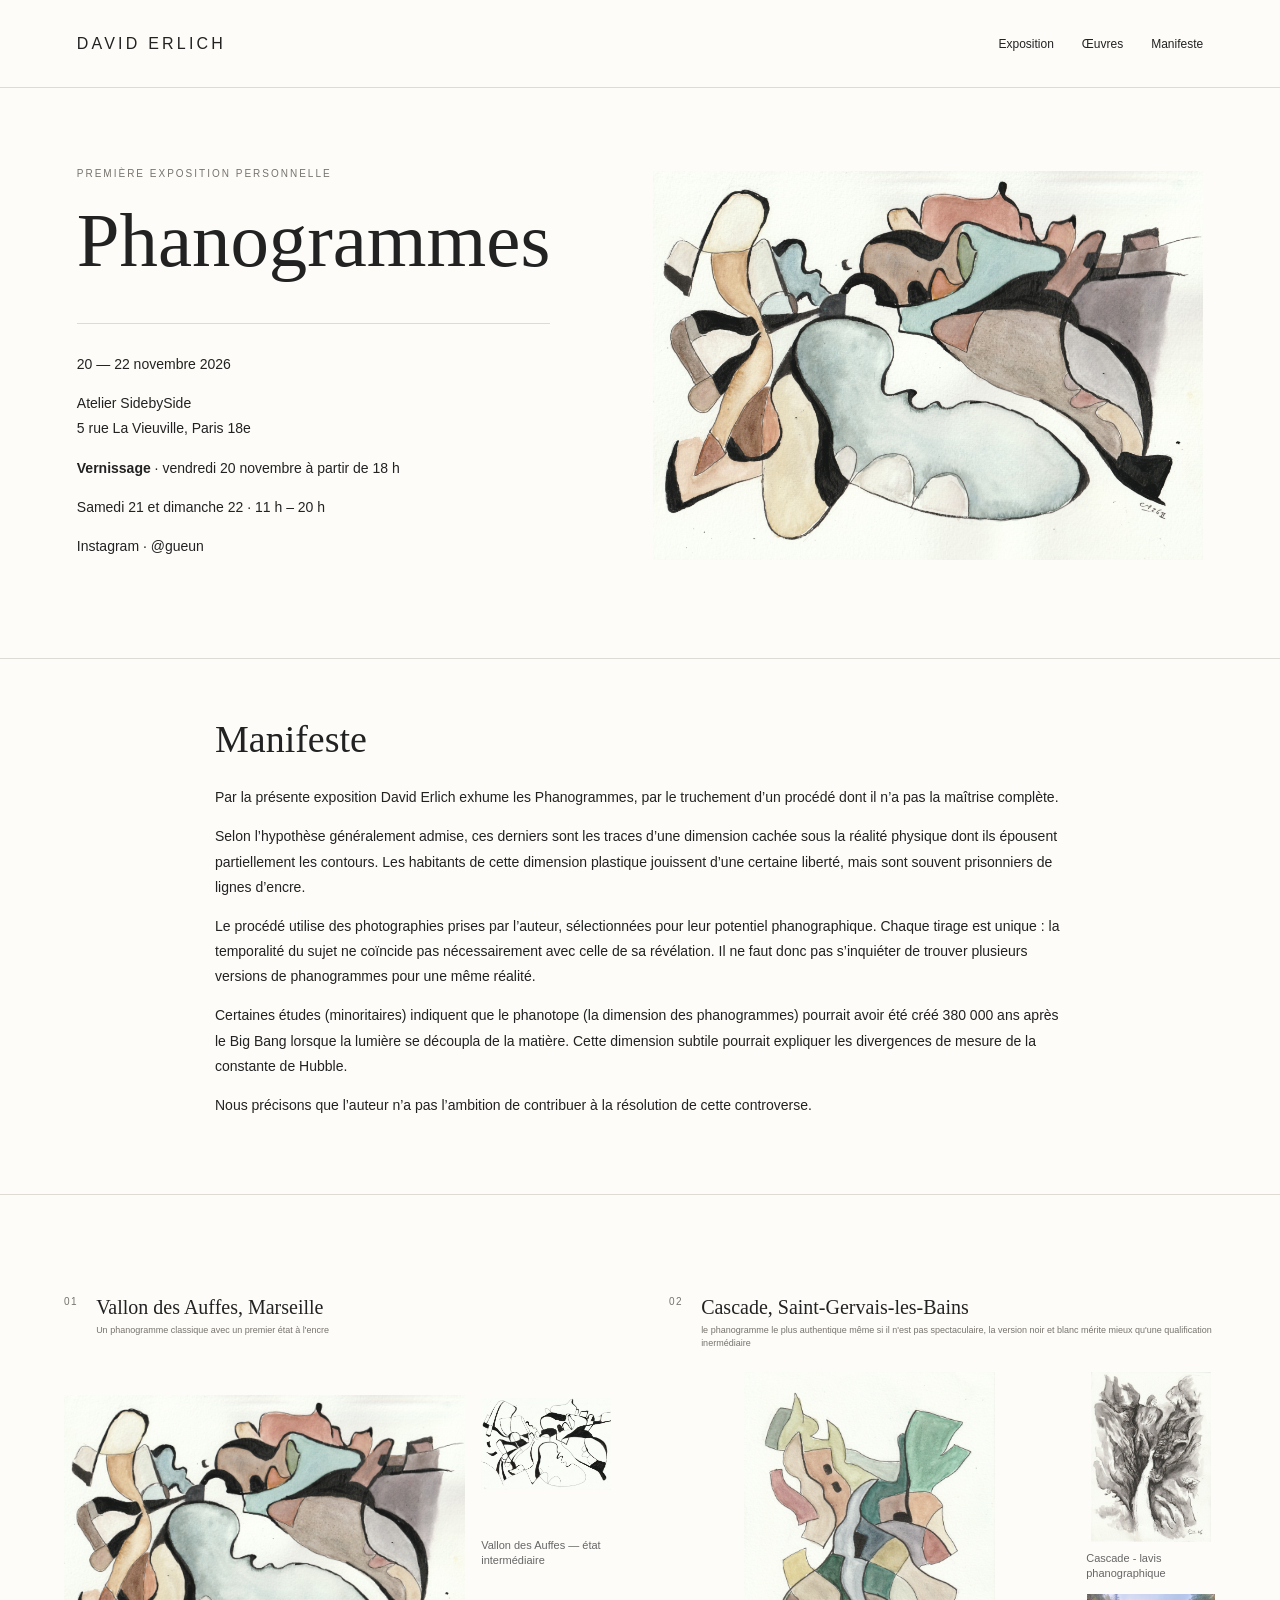
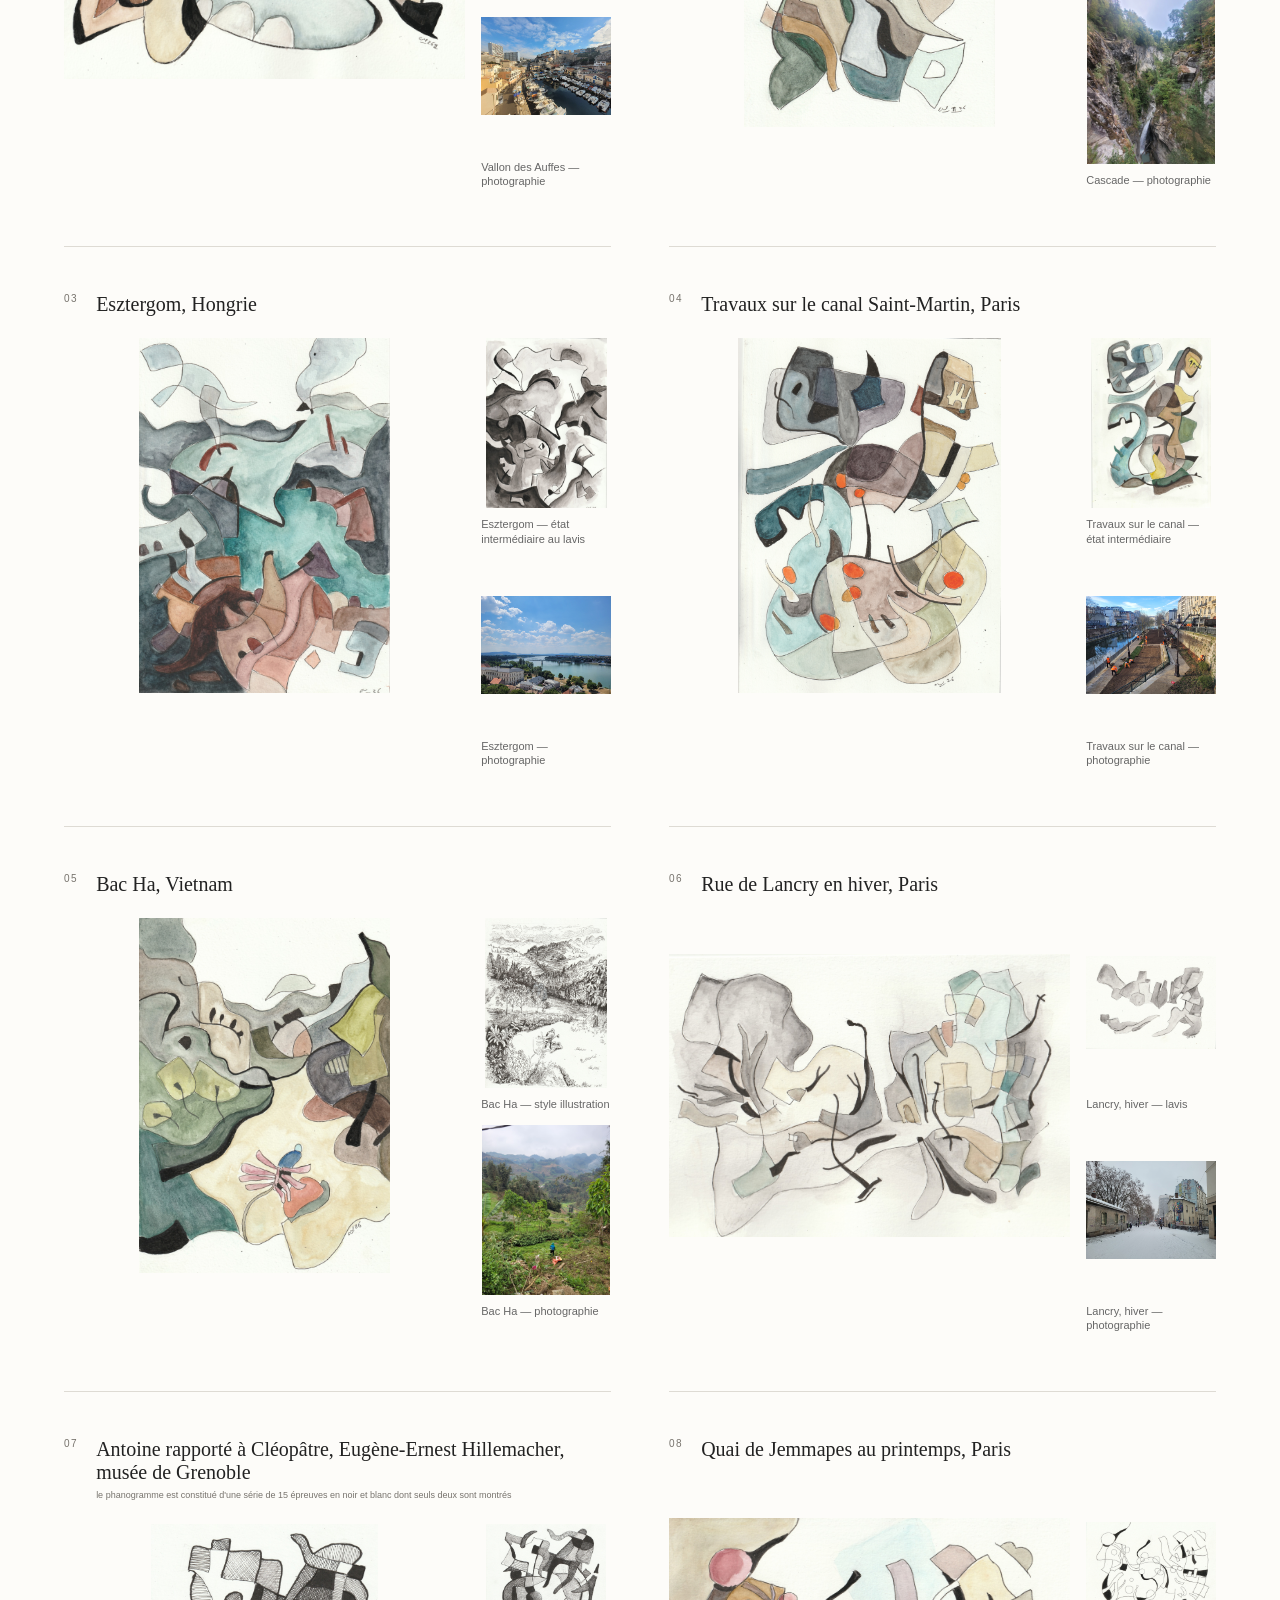
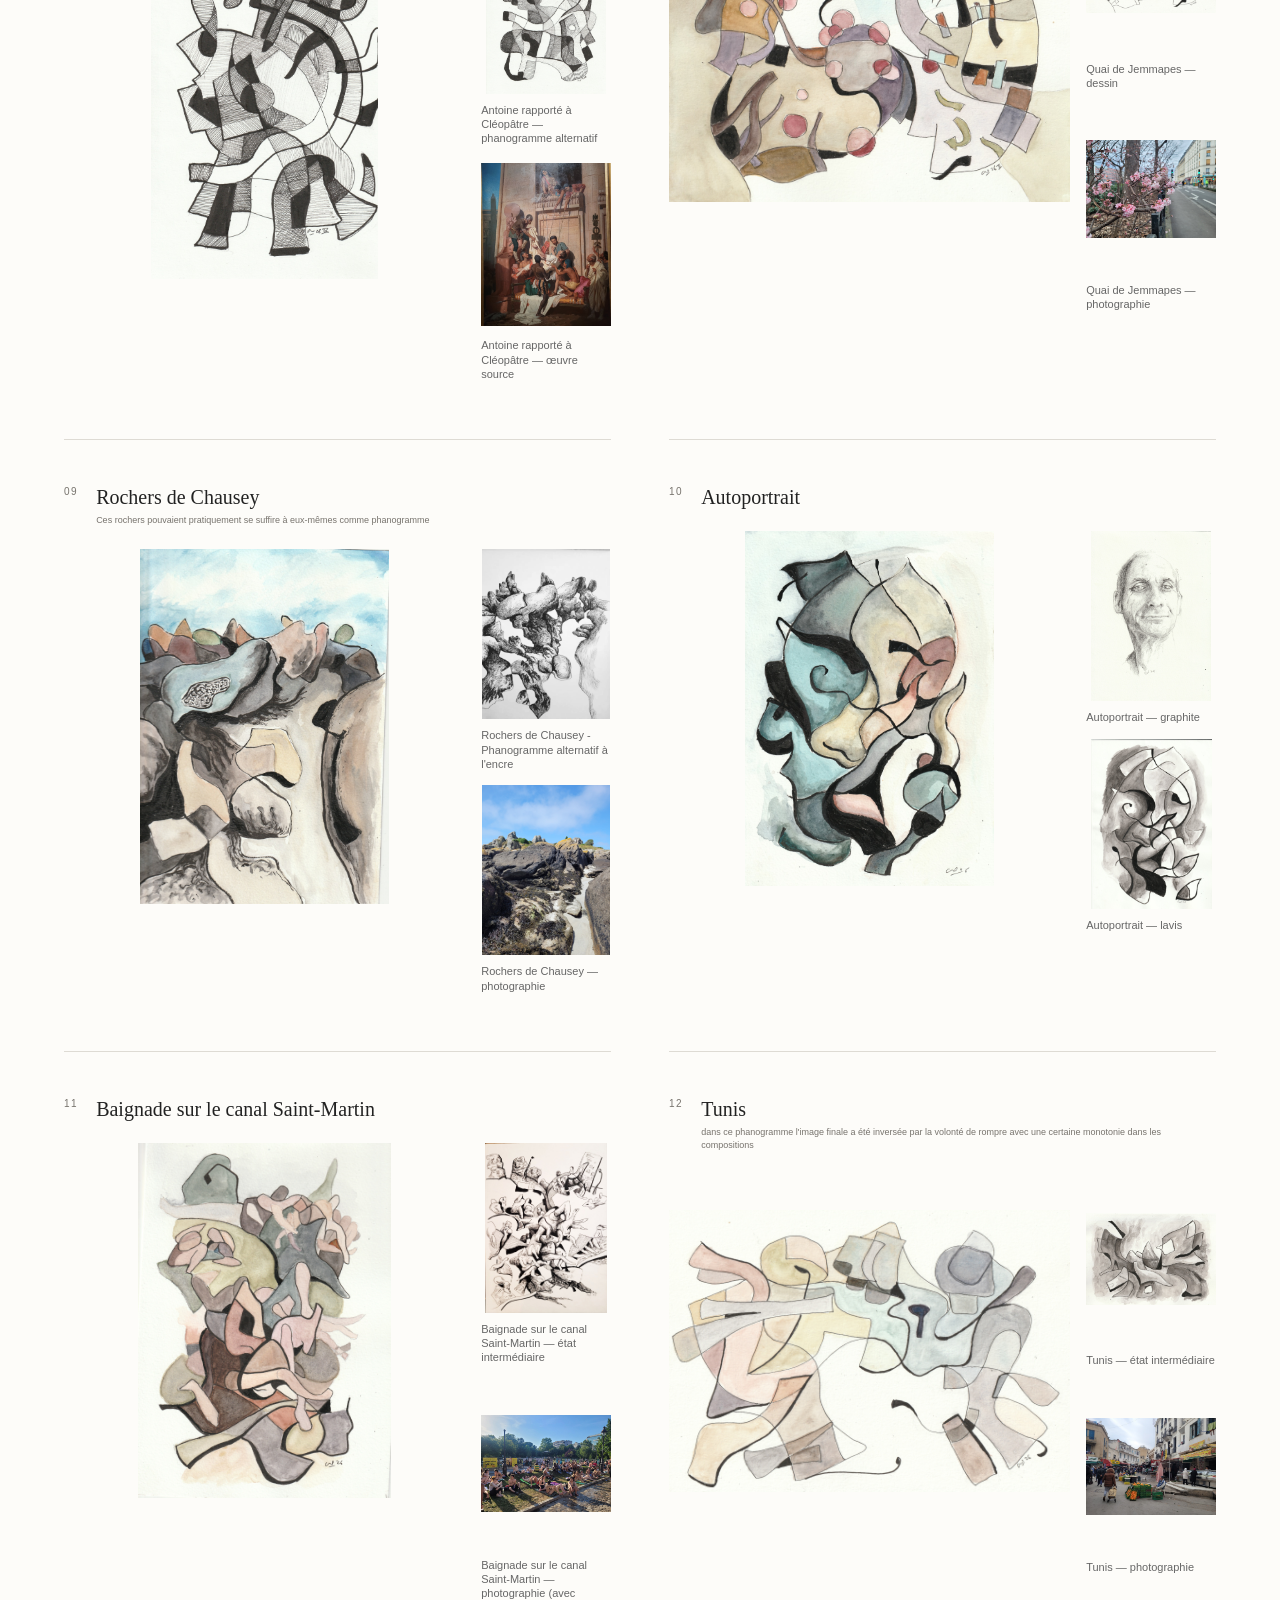
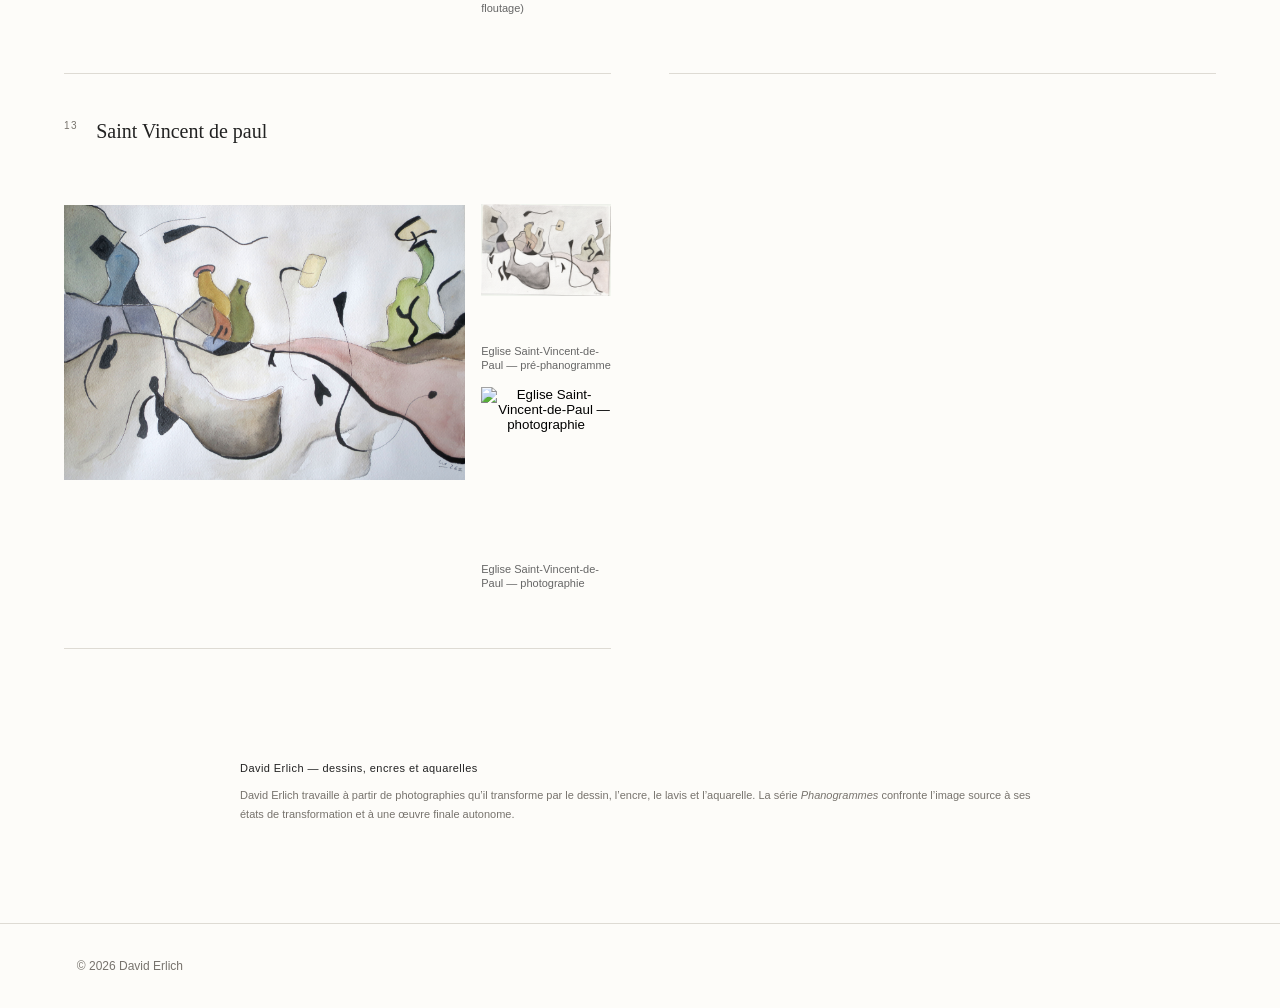
==== index.html @ 0a31855d "Update index.html" ====
<!DOCTYPE html>
<html lang="fr">
<head>
<meta charset="utf-8">
<meta name="viewport" content="width=device-width,initial-scale=1">
<meta name="description" content="David Erlich présente Phanogrammes, une série de dessins, encres et aquarelles élaborés à partir de photographies. Exposition à Paris du 20 au 22 novembre 2026.">
<meta name="author" content="David Erlich">
<meta name="robots" content="index,follow,max-image-preview:large">
<link rel="canonical" href="https://david-erlich-art.github.io/phanogrammes/">
<meta property="og:type" content="website">
<meta property="og:locale" content="fr_FR">
<meta property="og:site_name" content="David Erlich — Phanogrammes">
<meta property="og:title" content="David Erlich — Phanogrammes | Dessins, encres et aquarelles">
<meta property="og:description" content="Phanogrammes : dessins, encres et aquarelles de David Erlich élaborés à partir de photographies. Exposition à Paris du 20 au 22 novembre 2026.">
<meta property="og:url" content="https://david-erlich-art.github.io/phanogrammes/">
<meta property="og:image" content="https://david-erlich-art.github.io/phanogrammes/assets/works/vallon-aquarelle.jpg">
<meta property="og:image:alt" content="Phanogramme de David Erlich — Vallon des Auffes, Marseille">
<meta name="twitter:card" content="summary_large_image">
<title>David Erlich — Phanogrammes | Dessins, encres et aquarelles</title>
<link href="style.css" rel="stylesheet">
<script type="application/ld+json">
{
  "@context":"https://schema.org",
  "@graph":[
    {
      "@type":"Person",
      "@id":"https://david-erlich-art.github.io/phanogrammes/#david-erlich",
      "name":"David Erlich",
      "jobTitle":"Artiste",
      "url":"https://david-erlich-art.github.io/phanogrammes/"
    },
    {
      "@type":"ExhibitionEvent",
      "name":"Phanogrammes — David Erlich",
      "description":"Première exposition personnelle de David Erlich présentant la série Phanogrammes, dessins, encres et aquarelles élaborés à partir de photographies.",
      "startDate":"2026-11-20T18:00:00+01:00",
      "endDate":"2026-11-22T20:00:00+01:00",
      "eventStatus":"https://schema.org/EventScheduled",
      "eventAttendanceMode":"https://schema.org/OfflineEventAttendanceMode",
      "location":{
        "@type":"Place",
        "name":"Atelier SidebySide",
        "address":{
          "@type":"PostalAddress",
          "streetAddress":"5 rue La Vieuville",
          "addressLocality":"Paris",
          "postalCode":"75018",
          "addressCountry":"FR"
        }
      },
      "performer":{"@id":"https://david-erlich-art.github.io/phanogrammes/#david-erlich"},
      "image":"https://david-erlich-art.github.io/phanogrammes/assets/works/vallon-aquarelle.jpg",
      "url":"https://david-erlich-art.github.io/phanogrammes/"
    }
  ]
}
</script>
</head>
<body>
<header><a class="brand" href="#accueil">DAVID ERLICH</a><nav><a href="#exposition">Exposition</a><a href="#series">Œuvres</a><a href="#manifeste">Manifeste</a></nav></header>
<main id="accueil">
<section class="hero" id="exposition"><div><p class="eyebrow">Première exposition personnelle</p><h1>Phanogrammes</h1><div class="event"><p>20 — 22 novembre 2026</p><p>Atelier SidebySide<br>5 rue La Vieuville, Paris 18e</p><p><strong>Vernissage</strong> · vendredi 20 novembre à partir de 18 h</p><p>Samedi 21 et dimanche 22 · 11 h – 20 h</p>
<p>Instagram · <a href="https://www.instagram.com/gueun/" target="_blank" rel="noopener">@gueun</a></p></div></div><img alt="Vallon des Auffes — Phanogramme" src="assets/works/vallon-aquarelle.jpg"></section>
<section class="intro" id="manifeste"><h2>Manifeste</h2><div class="manifesto-text"><p>Par la présente exposition David Erlich exhume les Phanogrammes, par le truchement d’un procédé dont il n’a pas la maîtrise complète.</p><p>Selon l’hypothèse généralement admise, ces derniers sont les traces d’une dimension cachée sous la réalité physique dont ils épousent partiellement les contours. Les habitants de cette dimension plastique jouissent d’une certaine liberté, mais sont souvent prisonniers de lignes d’encre.</p><p>Le procédé utilise des photographies prises par l’auteur, sélectionnées pour leur potentiel phanographique. Chaque tirage est unique : la temporalité du sujet ne coïncide pas nécessairement avec celle de sa révélation. Il ne faut donc pas s’inquiéter de trouver plusieurs versions de phanogrammes pour une même réalité.</p><p>Certaines études (minoritaires) indiquent que le phanotope (la dimension des phanogrammes) pourrait avoir été créé 380 000 ans après le Big Bang lorsque la lumière se découpla de la matière. Cette dimension subtile pourrait expliquer les divergences de mesure de la constante de Hubble.</p><p>Nous précisons que l’auteur n’a pas l’ambition de contribuer à la résolution de cette controverse.</p></div></section>
<section class="series-wrap" id="series"></section>
<section class="seo-about" aria-labelledby="apropos"><h2 id="apropos">David Erlich — dessins, encres et aquarelles</h2><p>David Erlich travaille à partir de photographies qu’il transforme par le dessin, l’encre, le lavis et l’aquarelle. La série <em>Phanogrammes</em> confronte l’image source à ses états de transformation et à une œuvre finale autonome.</p></section>
</main>
<footer>© 2026 David Erlich</footer>
<dialog id="lightbox"><button aria-label="Fermer" id="close">×</button><img alt="" id="large"><p id="caption"></p></dialog>
<script src="contenu.js"></script><script src="script.js"></script>
</body></html>
---- style.css ----
:root{--ink:#222;--muted:#77736d;--line:#dedbd4;--paper:#fdfcf9}*{box-sizing:border-box}html{scroll-behavior:smooth}body{margin:0;background:var(--paper);color:var(--ink);font-family:Arial,Helvetica,sans-serif;font-weight:300}a{color:inherit;text-decoration:none}header{height:88px;display:flex;align-items:center;justify-content:space-between;padding:0 clamp(24px,6vw,105px);border-bottom:1px solid var(--line)}.brand{font-size:16px;letter-spacing:.2em}nav{display:flex;gap:28px;font-size:12px}.hero{max-width:1450px;margin:auto;padding:70px clamp(24px,6vw,105px) 85px;display:grid;grid-template-columns:.75fr 1.25fr;gap:8vw;align-items:center}.hero>img{width:100%;max-height:72vh;object-fit:contain}.eyebrow{text-transform:uppercase;letter-spacing:.2em;font-size:10px;color:var(--muted)}h1,h2{font-family:Georgia,'Times New Roman',serif;font-weight:normal}h1{font-size:clamp(52px,6vw,90px);margin:18px 0 10px}.lead{color:var(--muted)}.event{border-top:1px solid var(--line);margin-top:38px;padding-top:14px;font-size:14px;line-height:1.8}.intro{border-block:1px solid var(--line);padding:80px 24px;text-align:center}.intro p{max-width:850px;margin:auto;font:clamp(22px,2.5vw,35px)/1.5 Georgia,serif}.series-wrap{max-width:1500px;margin:auto;padding:40px clamp(24px,5vw,80px)}.series{padding:80px 0 95px;border-bottom:1px solid var(--line)}.series-title{display:flex;align-items:baseline;gap:18px;margin-bottom:38px}.series-title span{font-size:10px;color:var(--muted);letter-spacing:.15em}.series-title h2{font-size:clamp(28px,3vw,42px);margin:0}.triptych{display:grid;grid-template-columns:minmax(0,.65fr) minmax(0,.65fr) minmax(0,1.7fr);gap:28px;align-items:start}.triptych figure{margin:0}.triptych button{border:0;background:none;padding:0;width:100%;cursor:zoom-in}.triptych img{width:100%;height:340px;display:block;object-fit:contain;background:transparent}.triptych figure:nth-child(3) img{height:600px}.triptych figcaption{padding-top:13px;font-size:12px}.triptych b{display:block;font-weight:normal}.triptych small{display:block;color:var(--muted);margin-top:5px}.statement{max-width:850px;margin:100px auto 130px;padding:0 25px;line-height:1.9}.statement h2{font-size:45px}.statement p:not(.eyebrow){font-size:16px}footer{border-top:1px solid var(--line);padding:35px clamp(24px,6vw,105px);font-size:12px;color:var(--muted)}dialog{border:0;background:var(--paper);max-width:min(95vw,1400px);max-height:95vh;padding:28px;box-shadow:0 12px 70px #0004}dialog::backdrop{background:#111d}dialog img{display:block;max-width:100%;max-height:80vh;margin:auto;object-fit:contain}dialog p{text-align:center;color:var(--muted);font-size:12px}#close{position:absolute;right:8px;top:4px;border:0;background:none;font-size:30px;cursor:pointer}@media(max-width:850px){header nav{gap:12px}.hero{grid-template-columns:1fr}.hero>img{order:-1;max-height:55vh}.triptych{grid-template-columns:1fr 1fr}.triptych figure:nth-child(3){grid-column:1/-1}.triptych img{height:260px;max-height:none}.triptych figure:nth-child(3) img{height:auto;max-height:72vh}.series{padding:55px 0 70px}}@media(max-width:560px){header{align-items:flex-start;height:auto;padding-block:22px;gap:18px;flex-direction:column}nav{flex-wrap:wrap}}

/* V5 — deux Phanogrammes par ligne sur grand écran */
@media (min-width: 1000px){
  .series-wrap{max-width:1600px;display:grid;grid-template-columns:repeat(2,minmax(0,1fr));gap:0 58px;padding-top:55px}
  .series{padding:46px 0 58px}
  .series-title{margin-bottom:22px}
  .series-title h2{font-size:clamp(22px,1.8vw,30px)}
  .triptych{grid-template-columns:minmax(0,.58fr) minmax(0,.58fr) minmax(0,1.55fr);gap:14px}
  .triptych img{height:180px}
  .triptych figure:nth-child(3) img{height:310px}
  .triptych figcaption{padding-top:9px;font-size:11px}
}

/* V6 — photo et état intermédiaire superposés à gauche, œuvre finale à droite */
@media (min-width: 1000px){
  .triptych{
    grid-template-columns:minmax(0,.62fr) minmax(0,1.55fr);
    grid-template-rows:auto auto;
    gap:14px 18px;
    align-items:start;
  }
  .triptych figure:nth-child(1){grid-column:1;grid-row:1}
  .triptych figure:nth-child(2){grid-column:1;grid-row:2}
  .triptych figure:nth-child(3){grid-column:2;grid-row:1 / span 2;align-self:start}
  .triptych figure:nth-child(1) img,
  .triptych figure:nth-child(2) img{height:135px}
  .triptych figure:nth-child(3) img{height:355px}
}

/* V7 — série à deux états lorsqu'aucun intermédiaire distinct n'est fourni */
@media (min-width: 1000px){
  .triptych.two-state{grid-template-columns:minmax(0,.62fr) minmax(0,1.55fr);grid-template-rows:auto;gap:18px}
  .triptych.two-state figure:nth-child(1){grid-column:1;grid-row:1}
  .triptych.two-state .final{grid-column:2;grid-row:1}
  .triptych.two-state figure:nth-child(1) img{height:180px}
  .triptych.two-state .final img{height:355px}
}

/* V8 — manifeste en petits caractères */
.manifesto-text{font-size:12px;line-height:1.65;max-width:820px}
.manifesto-text p{margin:0 0 1em}

/* V9 — manifeste sous le titre, en petits caractères */
.intro{text-align:left;padding:58px clamp(24px,6vw,105px) 62px}
.intro h2{max-width:850px;margin:0 auto 24px;font-size:38px}
.intro .manifesto-text{max-width:850px;margin:auto;font-size:14px;line-height:1.8;color:var(--ink)}
.intro .manifesto-text p{margin:0 0 1em}

/* V11 — corps du manifeste identique aux informations pratiques */
.intro .manifesto-text p{
  font-family:Arial,Helvetica,sans-serif;
  font-size:14px;
  font-weight:300;
  line-height:1.8;
}


/* V13 — Phanogramme principal grand, sources petites, commentaires éditables via contenu.js */
.series-title{align-items:flex-start}
.series-title .title-copy{min-width:0}
.series-title h2{margin:0}
.series-comment{margin:5px 0 0;font-family:Arial,Helvetica,sans-serif;font-size:9px;line-height:1.45;color:var(--muted);max-width:58em}
.art-layout{display:grid;grid-template-columns:minmax(0,1.7fr) minmax(120px,.55fr);gap:16px;align-items:start}
.art-layout figure{margin:0}
.art-layout button{border:0;background:transparent;padding:0;width:100%;cursor:zoom-in}
.art-layout img{display:block;width:100%;object-fit:contain;background:transparent}
.art-layout .phanogramme img{height:355px}
.sources{display:grid;grid-template-columns:1fr;gap:14px}
.sources img{height:170px}
@media(min-width:1000px){
  .series-title h2{font-size:clamp(20px,1.55vw,27px)}
}
@media(max-width:850px){
  .art-layout{grid-template-columns:1fr}
  .art-layout .phanogramme img{height:auto;max-height:72vh}
  .sources{grid-template-columns:repeat(2,minmax(0,1fr))}
  .sources img{height:220px}
}
@media(max-width:560px){.sources img{height:150px}.series-comment{font-size:9px}}


/* V14 — texte factuel discret pour l’indexation */
.seo-about{max-width:850px;margin:70px auto 100px;padding:0 25px;color:var(--muted);font-size:11px;line-height:1.7}
.seo-about h2{font-family:Arial,Helvetica,sans-serif;font-size:11px;font-weight:400;letter-spacing:.04em;margin:0 0 8px;color:var(--ink)}
.seo-about p{margin:0}

.sources figcaption {
  font-size: 11px;
  line-height: 1.3;
  margin-top: 5px;
  color: #666;
}
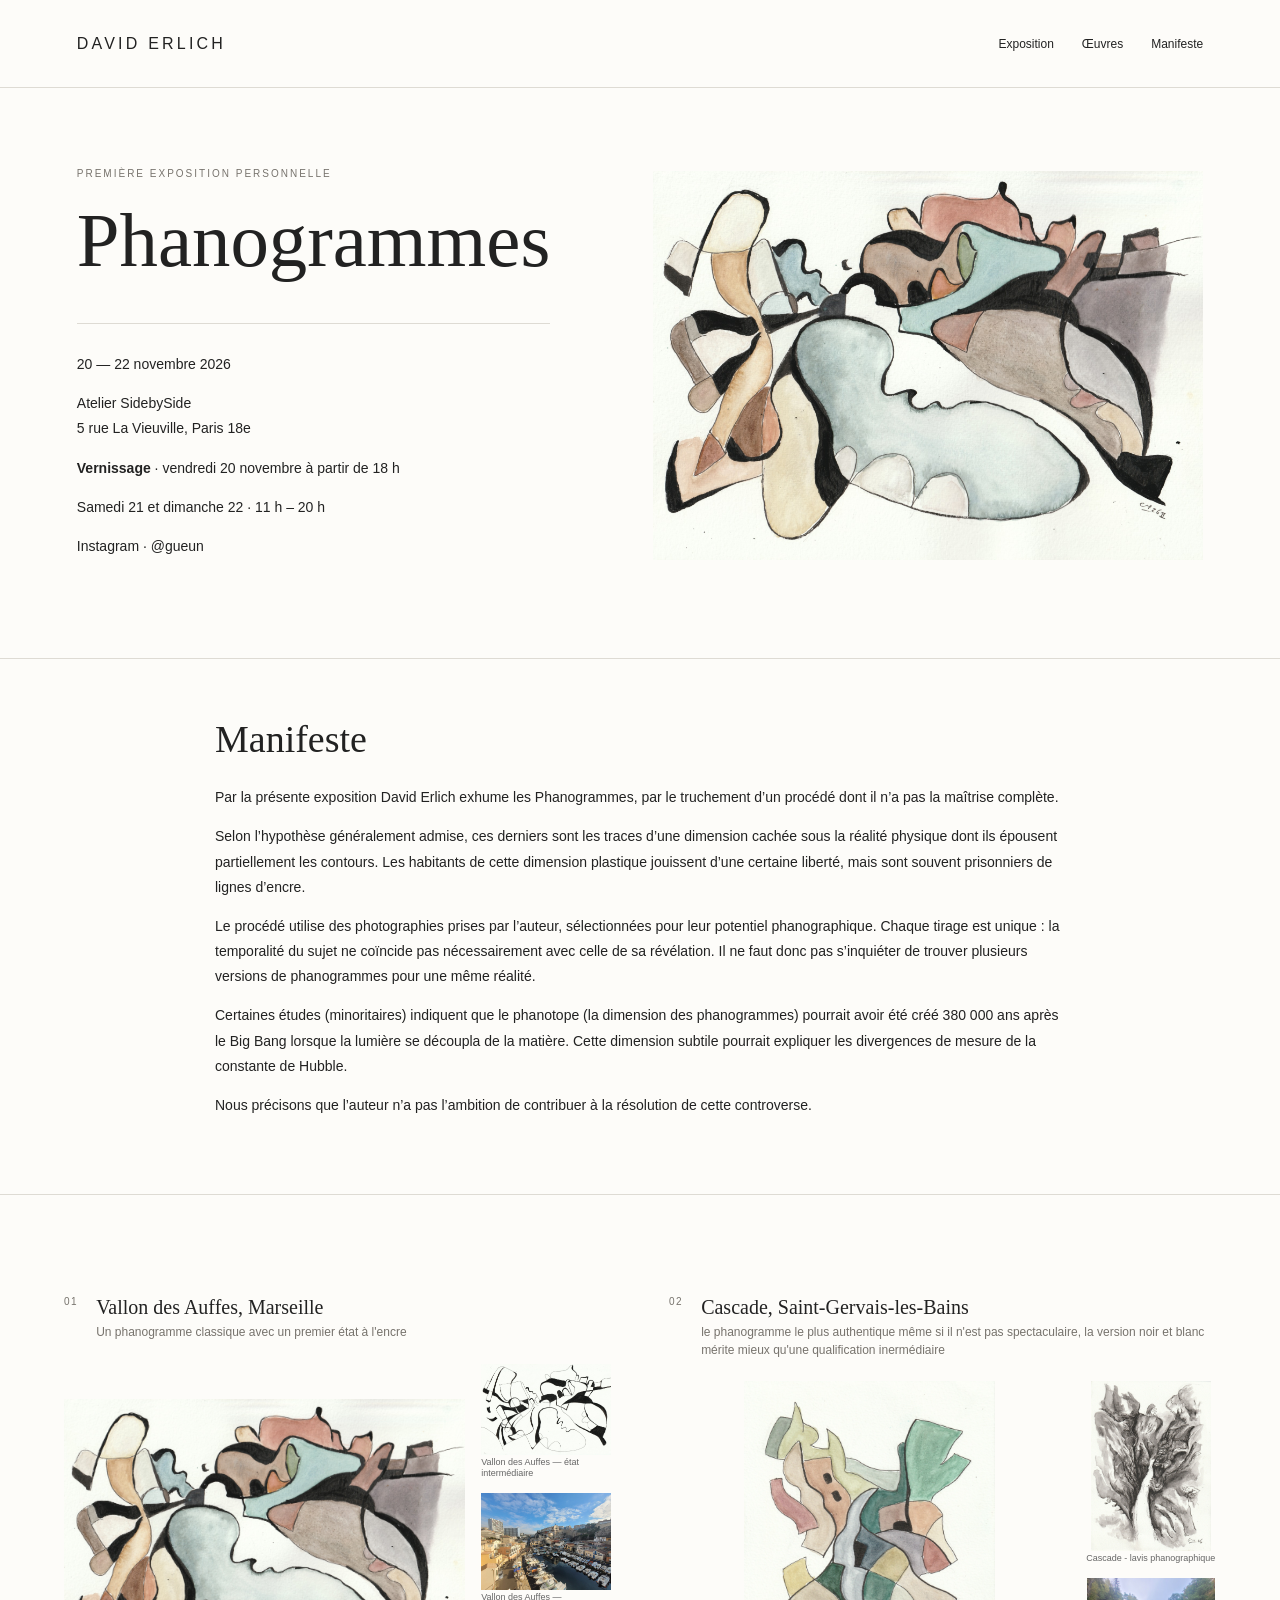
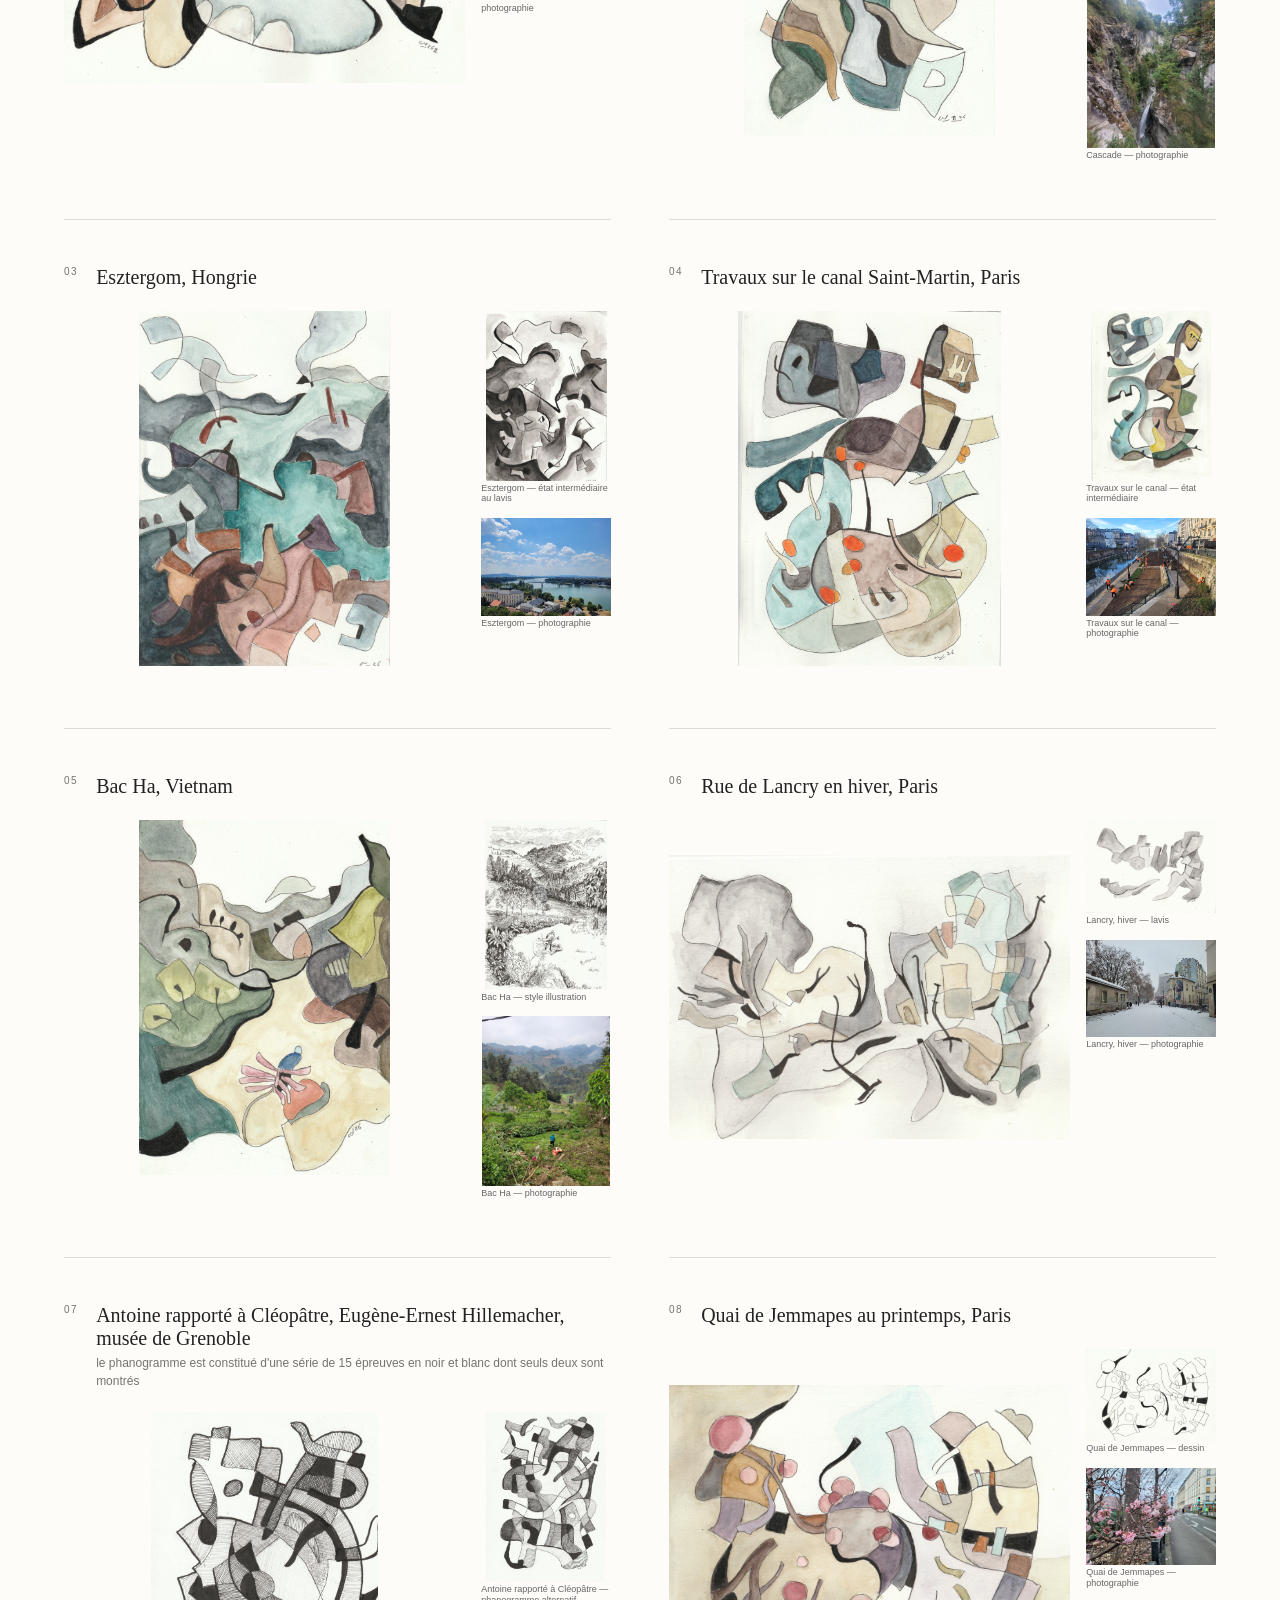
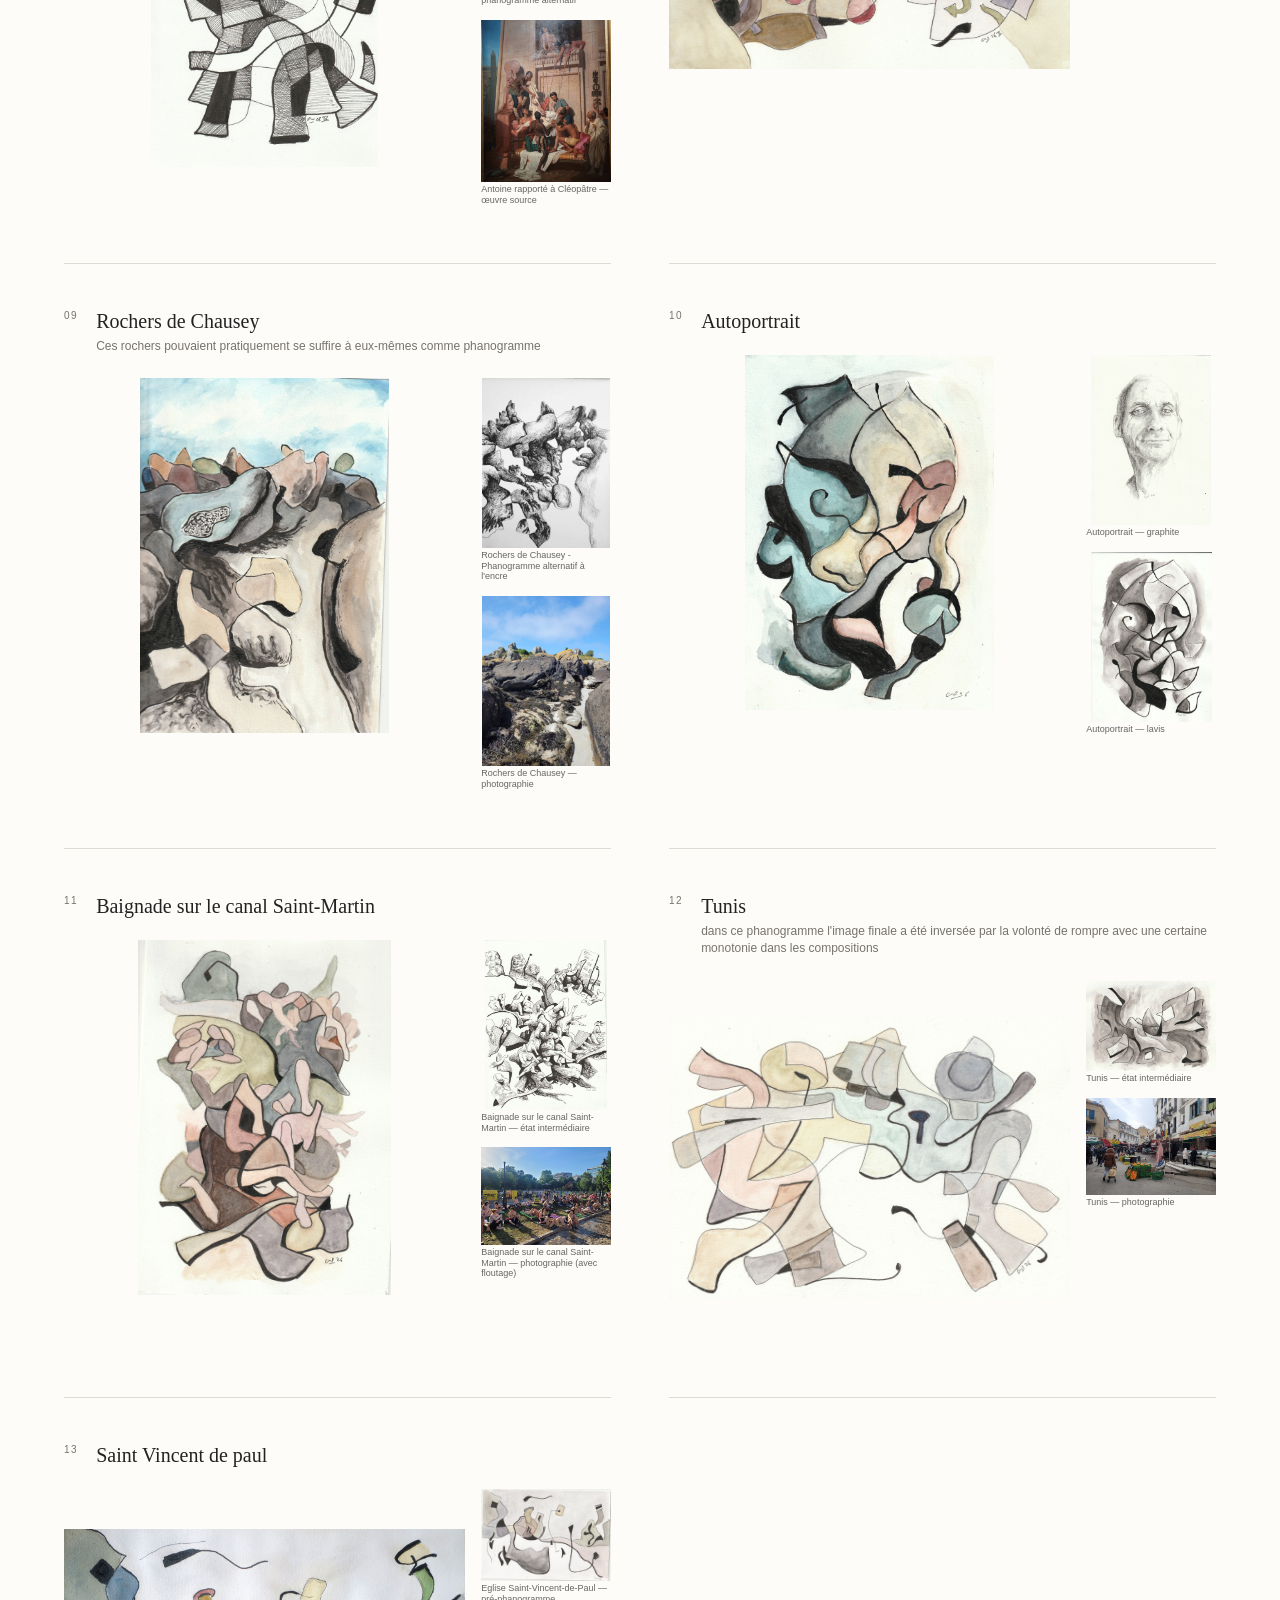
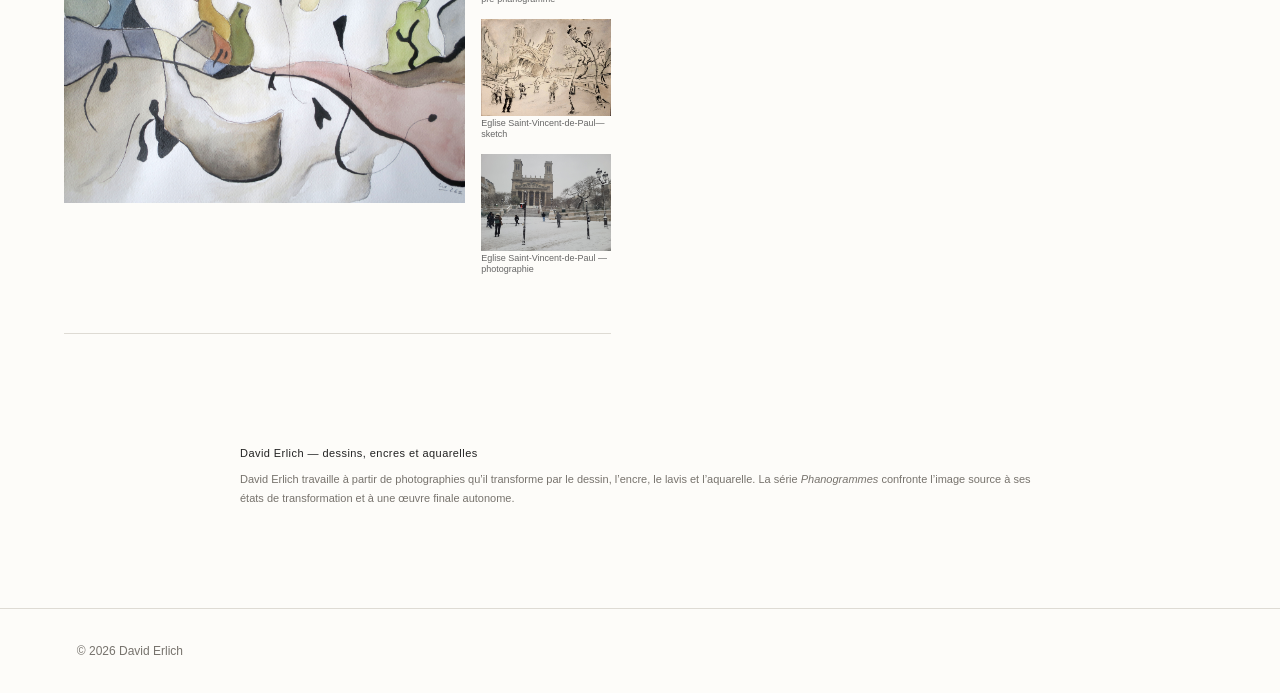
==== commit a11f5545: "affichage mobile" ====
--- a/index.html
+++ b/index.html
@@ -59,6 +59,7 @@
 <body>
 <header><a class="brand" href="#accueil">DAVID ERLICH</a><nav><a href="#exposition">Exposition</a><a href="#series">Œuvres</a><a href="#manifeste">Manifeste</a></nav></header>
 <main id="accueil">
+<meta name="viewport" content="width=device-width, initial-scale=1">
 <section class="hero" id="exposition"><div><p class="eyebrow">Première exposition personnelle</p><h1>Phanogrammes</h1><div class="event"><p>20 — 22 novembre 2026</p><p>Atelier SidebySide<br>5 rue La Vieuville, Paris 18e</p><p><strong>Vernissage</strong> · vendredi 20 novembre à partir de 18 h</p><p>Samedi 21 et dimanche 22 · 11 h – 20 h</p>
 <p>Instagram · <a href="https://www.instagram.com/gueun/" target="_blank" rel="noopener">@gueun</a></p></div></div><img alt="Vallon des Auffes — Phanogramme" src="assets/works/vallon-aquarelle.jpg"></section>
 <section class="intro" id="manifeste"><h2>Manifeste</h2><div class="manifesto-text"><p>Par la présente exposition David Erlich exhume les Phanogrammes, par le truchement d’un procédé dont il n’a pas la maîtrise complète.</p><p>Selon l’hypothèse généralement admise, ces derniers sont les traces d’une dimension cachée sous la réalité physique dont ils épousent partiellement les contours. Les habitants de cette dimension plastique jouissent d’une certaine liberté, mais sont souvent prisonniers de lignes d’encre.</p><p>Le procédé utilise des photographies prises par l’auteur, sélectionnées pour leur potentiel phanographique. Chaque tirage est unique : la temporalité du sujet ne coïncide pas nécessairement avec celle de sa révélation. Il ne faut donc pas s’inquiéter de trouver plusieurs versions de phanogrammes pour une même réalité.</p><p>Certaines études (minoritaires) indiquent que le phanotope (la dimension des phanogrammes) pourrait avoir été créé 380 000 ans après le Big Bang lorsque la lumière se découpla de la matière. Cette dimension subtile pourrait expliquer les divergences de mesure de la constante de Hubble.</p><p>Nous précisons que l’auteur n’a pas l’ambition de contribuer à la résolution de cette controverse.</p></div></section>
--- a/style.css
+++ b/style.css
@@ -60,14 +60,17 @@
 .series-title{align-items:flex-start}
 .series-title .title-copy{min-width:0}
 .series-title h2{margin:0}
-.series-comment{margin:5px 0 0;font-family:Arial,Helvetica,sans-serif;font-size:9px;line-height:1.45;color:var(--muted);max-width:58em}
+.series-comment{margin:5px 0 0;font-family:Arial,Helvetica,sans-serif;font-size:12px;line-height:1.45;color:var(--muted);max-width:58em}
 .art-layout{display:grid;grid-template-columns:minmax(0,1.7fr) minmax(120px,.55fr);gap:16px;align-items:start}
 .art-layout figure{margin:0}
 .art-layout button{border:0;background:transparent;padding:0;width:100%;cursor:zoom-in}
 .art-layout img{display:block;width:100%;object-fit:contain;background:transparent}
 .art-layout .phanogramme img{height:355px}
 .sources{display:grid;grid-template-columns:1fr;gap:14px}
-.sources img{height:170px}
+.sources img{
+  height:auto;
+  max-height:170px;
+}
 @media(min-width:1000px){
   .series-title h2{font-size:clamp(20px,1.55vw,27px)}
 }
@@ -75,9 +78,13 @@
   .art-layout{grid-template-columns:1fr}
   .art-layout .phanogramme img{height:auto;max-height:72vh}
   .sources{grid-template-columns:repeat(2,minmax(0,1fr))}
-  .sources img{height:220px}
+  .sources img{height:auto;max-height:220px}
 }
-@media(max-width:560px){.sources img{height:150px}.series-comment{font-size:9px}}
+
+@media(max-width:560px){
+  .sources img{height:auto;max-height:150px}
+  .series-comment{font-size:9px}
+}
 
 
 /* V14 — texte factuel discret pour l’indexation */
@@ -85,9 +92,31 @@
 .seo-about h2{font-family:Arial,Helvetica,sans-serif;font-size:11px;font-weight:400;letter-spacing:.04em;margin:0 0 8px;color:var(--ink)}
 .seo-about p{margin:0}
 
+.sources figure {
+  margin: 0;
+}
+
+.sources figure button {
+  display: block;
+}
+
 .sources figcaption {
-  font-size: 11px;
-  line-height: 1.3;
-  margin-top: 5px;
+  margin-top: 2px;
+  font-size: 9px;
+  line-height: 1.2;
   color: #666;
+}
+
+html, body {
+  width: 100%;
+  max-width: 100%;
+  overflow-x: hidden;
+}
+
+.art-layout,
+.sources,
+.series,
+.series-wrap {
+  min-width: 0;
+  max-width: 100%;
 }
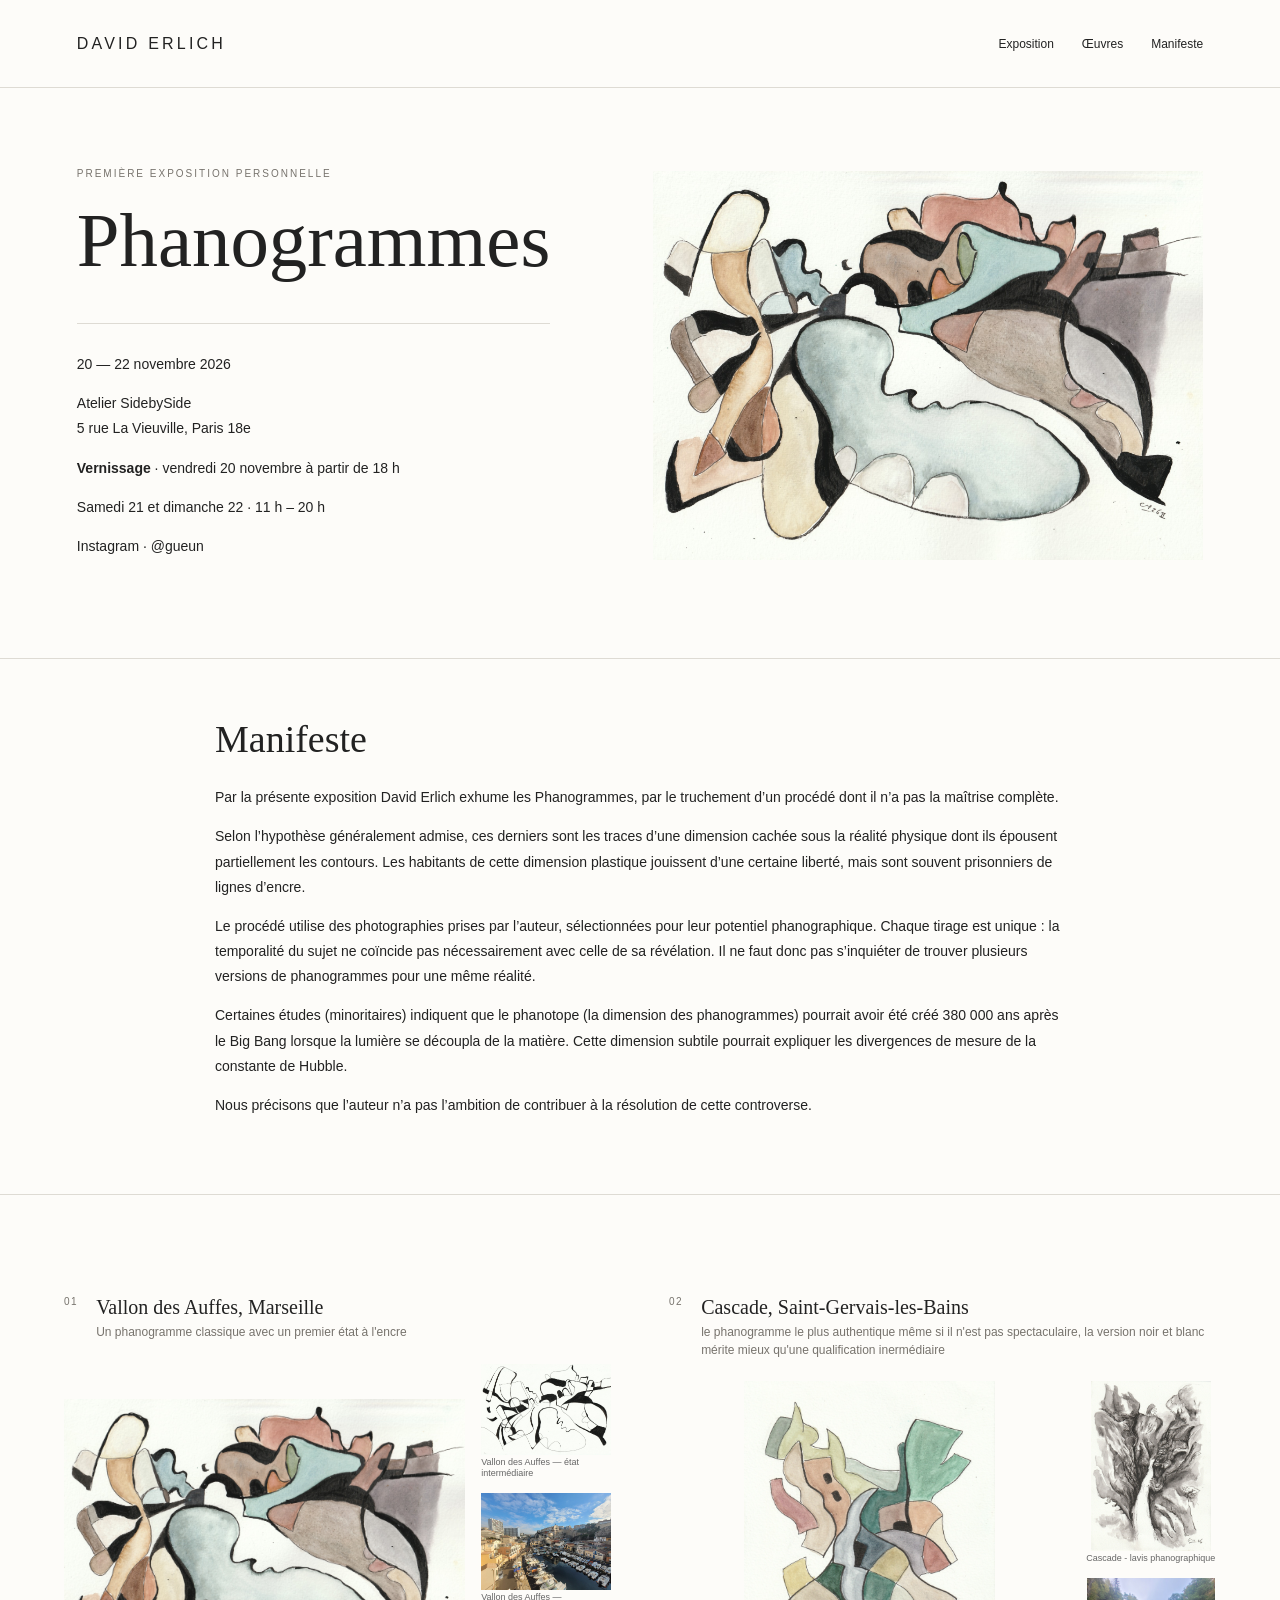
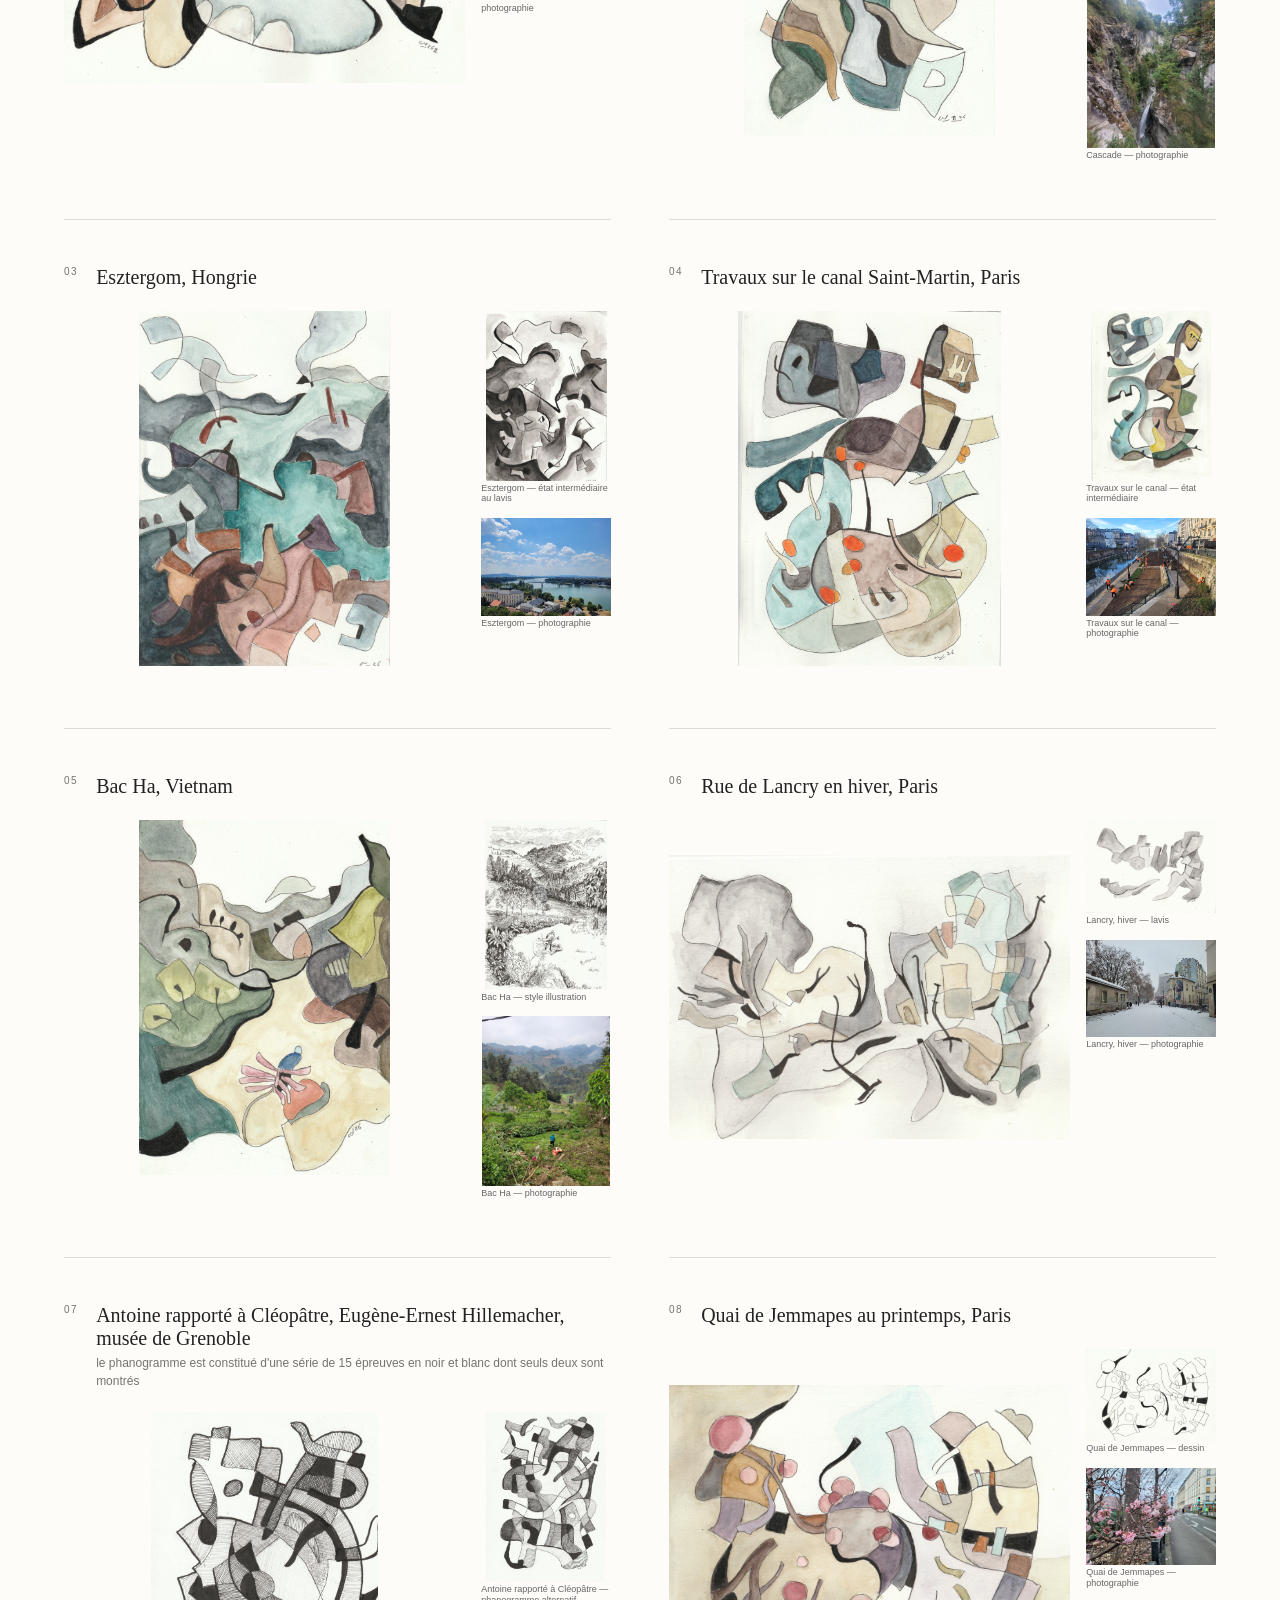
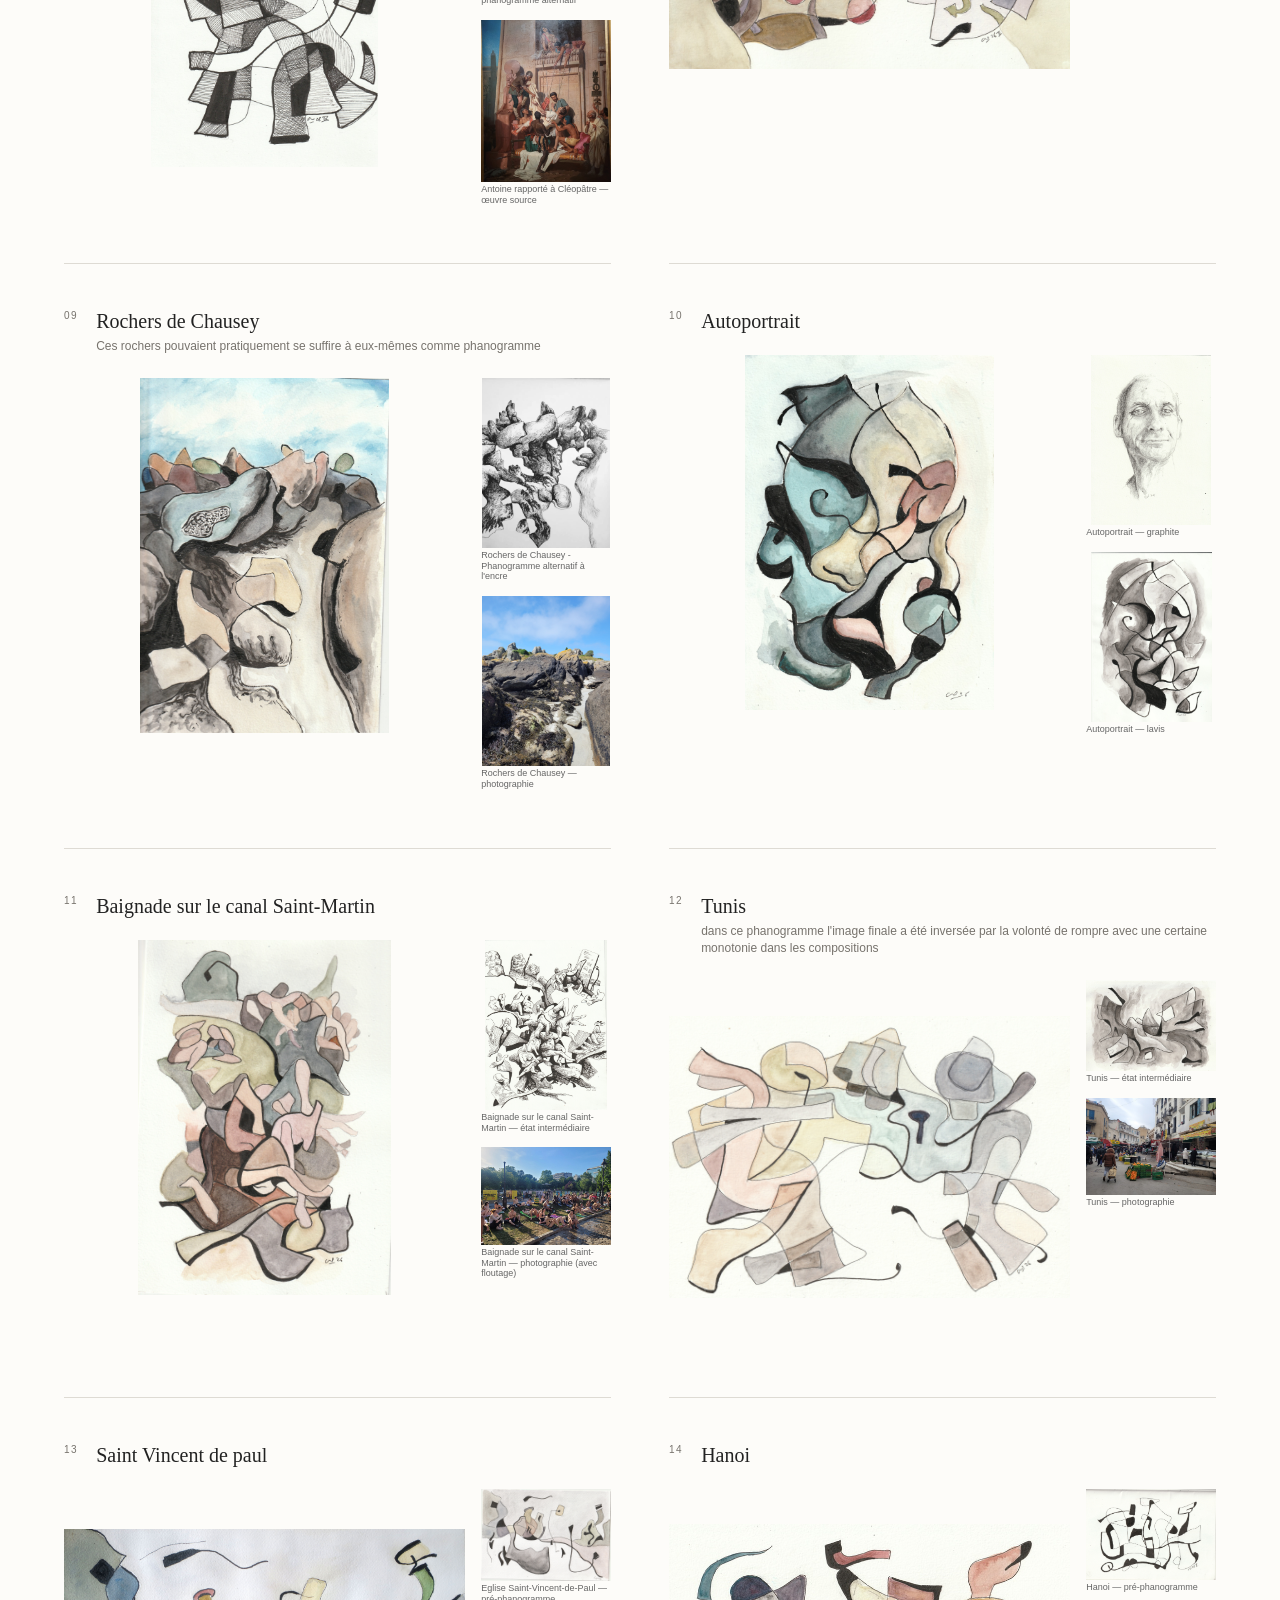
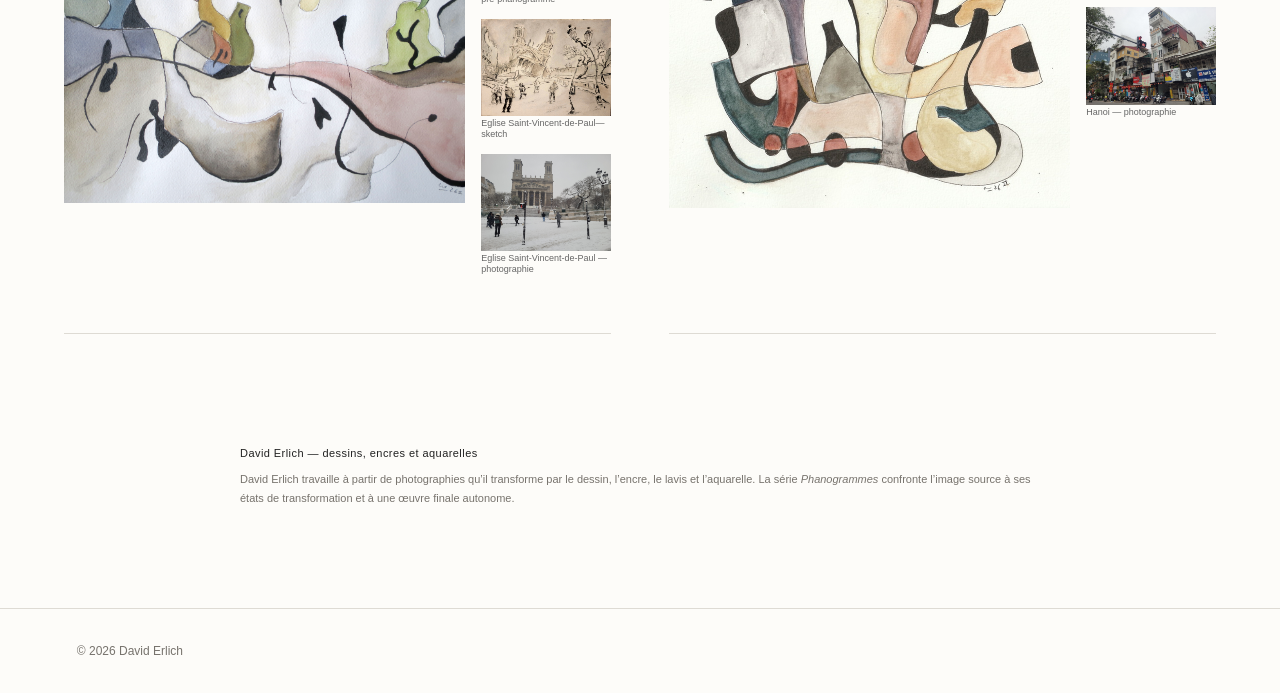
==== commit 089777ff: "Update index.html" ====
--- a/index.html
+++ b/index.html
@@ -17,7 +17,7 @@
 <meta property="og:image:alt" content="Phanogramme de David Erlich — Vallon des Auffes, Marseille">
 <meta name="twitter:card" content="summary_large_image">
 <title>David Erlich — Phanogrammes | Dessins, encres et aquarelles</title>
-<link href="style.css" rel="stylesheet">
+<link href="style.css?v=15" rel="stylesheet">
 <script type="application/ld+json">
 {
   "@context":"https://schema.org",
--- a/style.css
+++ b/style.css
@@ -78,13 +78,9 @@
   .art-layout{grid-template-columns:1fr}
   .art-layout .phanogramme img{height:auto;max-height:72vh}
   .sources{grid-template-columns:repeat(2,minmax(0,1fr))}
-  .sources img{height:auto;max-height:220px}
+  .sources img{height:220px}
 }
-
-@media(max-width:560px){
-  .sources img{height:auto;max-height:150px}
-  .series-comment{font-size:9px}
-}
+@media(max-width:560px){.sources img{height:150px}.series-comment{font-size:9px}}
 
 
 /* V14 — texte factuel discret pour l’indexation */
@@ -107,16 +103,37 @@
   color: #666;
 }
 
-html, body {
-  width: 100%;
-  max-width: 100%;
-  overflow-x: hidden;
+
+/* V15 — lisibilite mobile : taille des textes retablie, sans toucher au bureau */
+@media (max-width: 560px) {
+  html { font-size: 16px; }
+  body { font-size: 16px; }
+  header { padding: 20px 20px; gap: 18px; }
+  .brand { font-size: 16px; }
+  nav { font-size: 14px; gap: 12px 18px; line-height: 1.5; }
+  .hero { padding: 38px 20px 55px; gap: 28px; min-width: 0; }
+  .hero > * { min-width: 0; }
+  h1 { font-size: clamp(32px, 9vw, 48px); overflow-wrap: anywhere; }
+  .eyebrow { font-size: 12px; }
+  .lead { font-size: 16px; line-height: 1.55; }
+  .event { font-size: 16px; line-height: 1.7; }
+  .intro { padding: 45px 20px 50px; }
+  .intro h2 { font-size: 31px; line-height: 1.2; }
+  .intro .manifesto-text,
+  .intro .manifesto-text p { font-size: 17px; line-height: 1.65; }
+  .series-wrap { padding: 28px 20px; }
+  .series { padding: 42px 0 55px; }
+  .series-title { gap: 12px; margin-bottom: 24px; }
+  .series-title h2 { font-size: 29px; line-height: 1.2; }
+  .series-title span { font-size: 12px; }
+  .series-comment { font-size: 15px; line-height: 1.5; }
+  .triptych figcaption { font-size: 14px; }
+  .triptych small { font-size: 13px; }
+  .sources { gap: 12px; }
+  .sources figcaption { font-size: 13px; line-height: 1.4; margin-top: 6px; }
+  .statement { margin: 60px auto 75px; padding: 0 20px; }
+  .statement h2 { font-size: 32px; }
+  .statement p:not(.eyebrow) { font-size: 17px; line-height: 1.7; }
+  .seo-about, .seo-about h2 { font-size: 13px; }
+  footer { font-size: 14px; padding: 28px 20px; }
 }
-
-.art-layout,
-.sources,
-.series,
-.series-wrap {
-  min-width: 0;
-  max-width: 100%;
-}
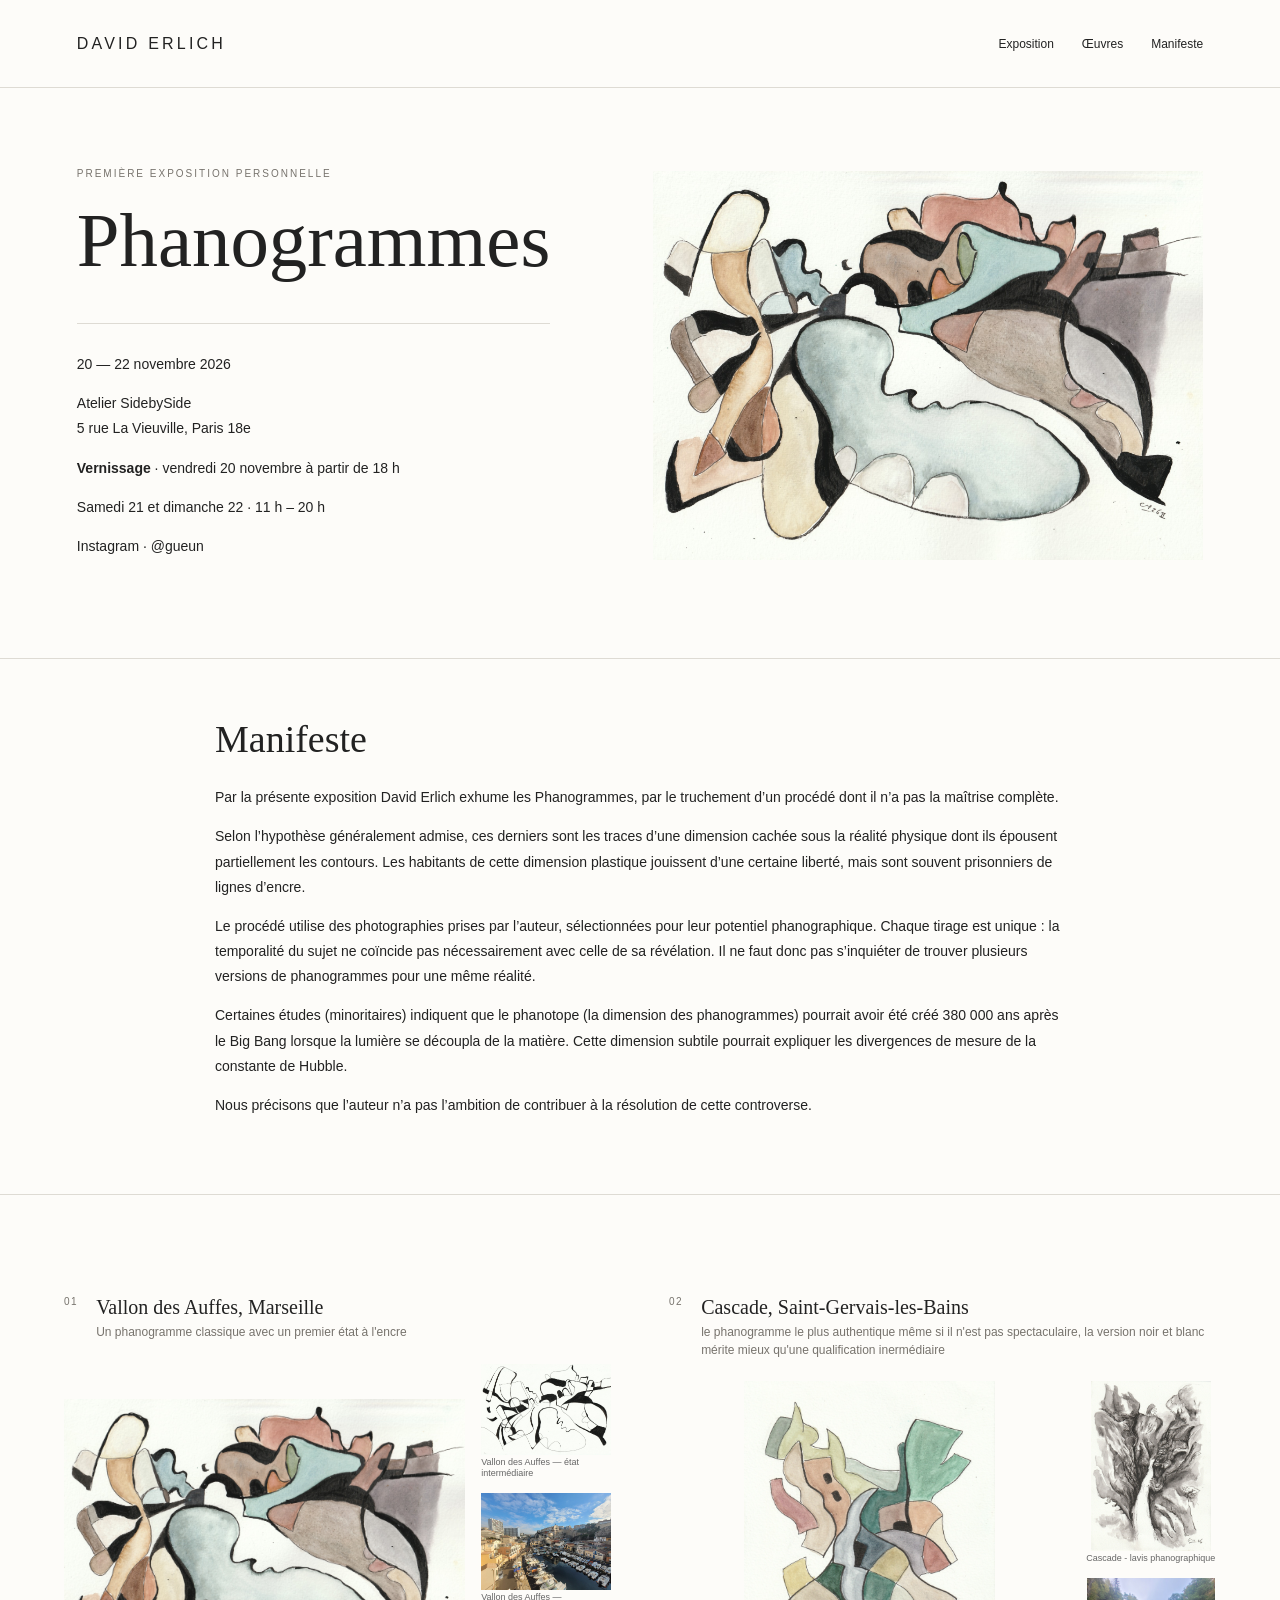
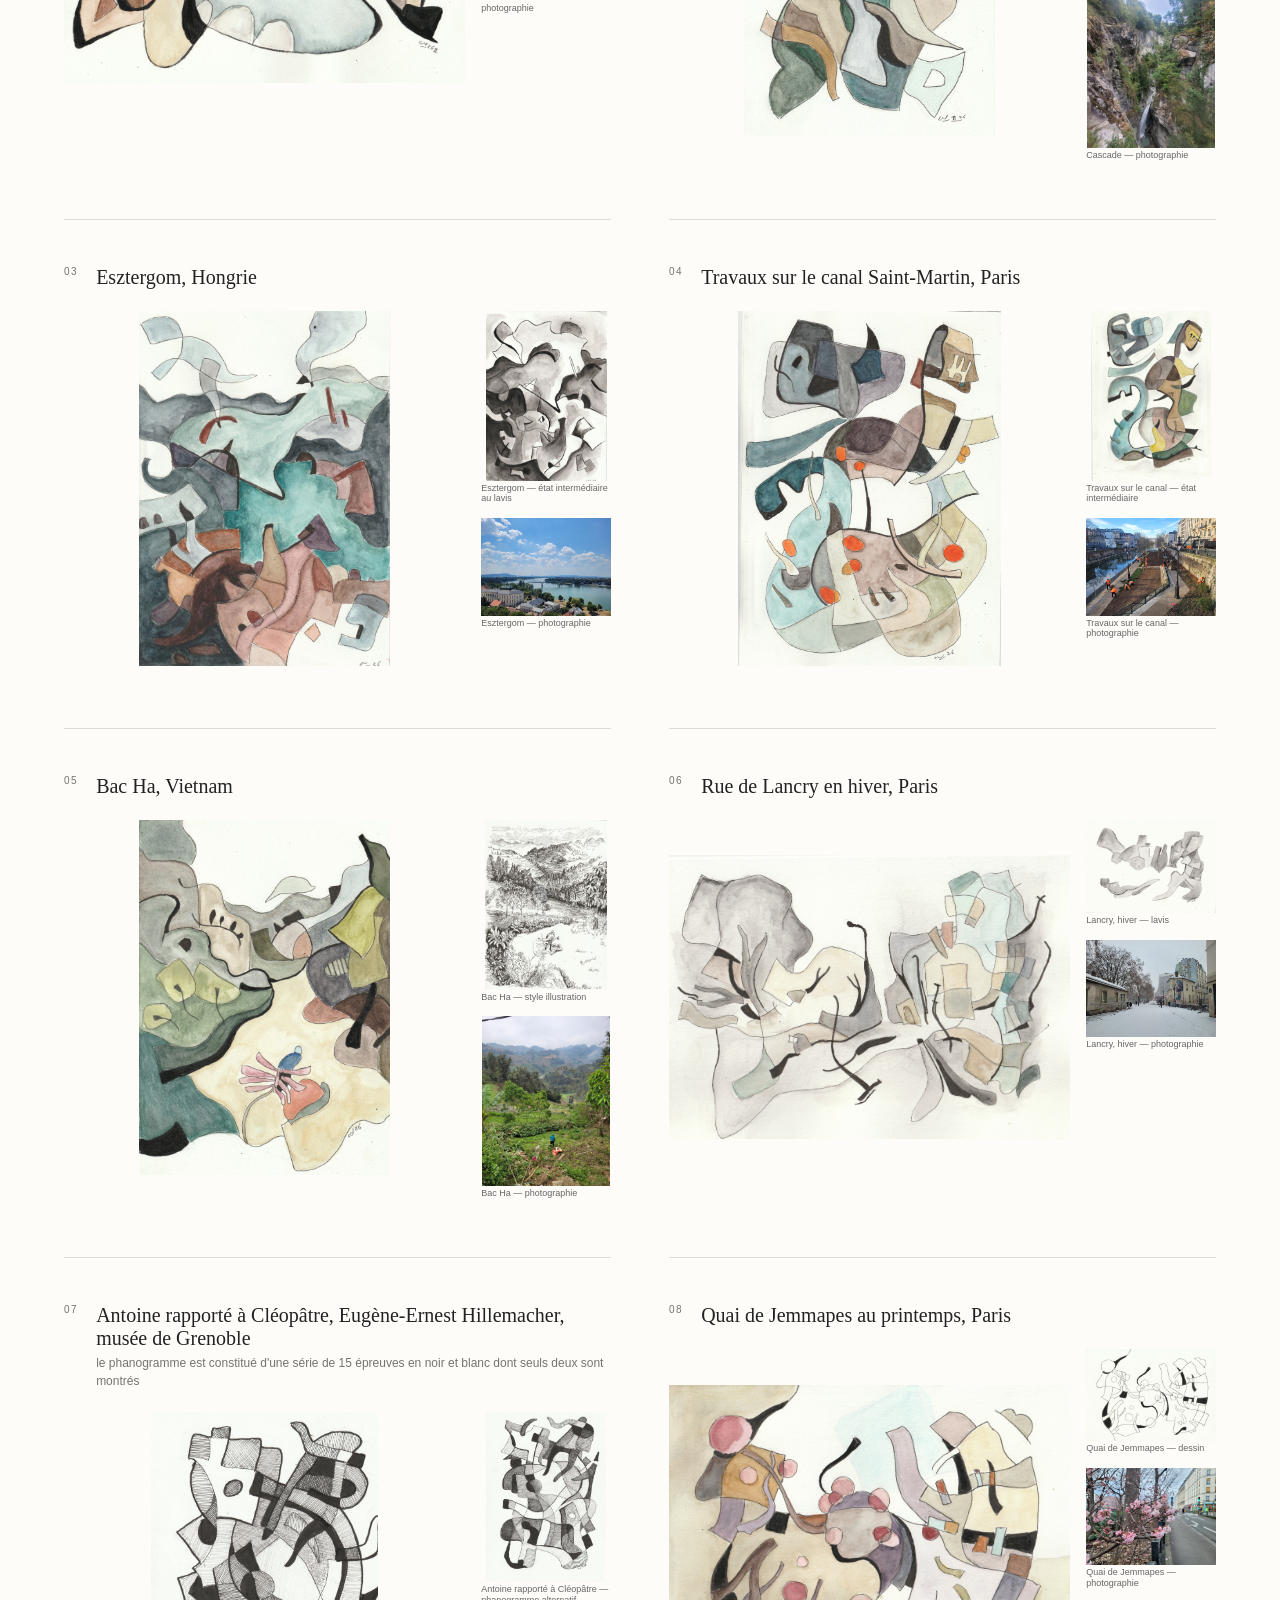
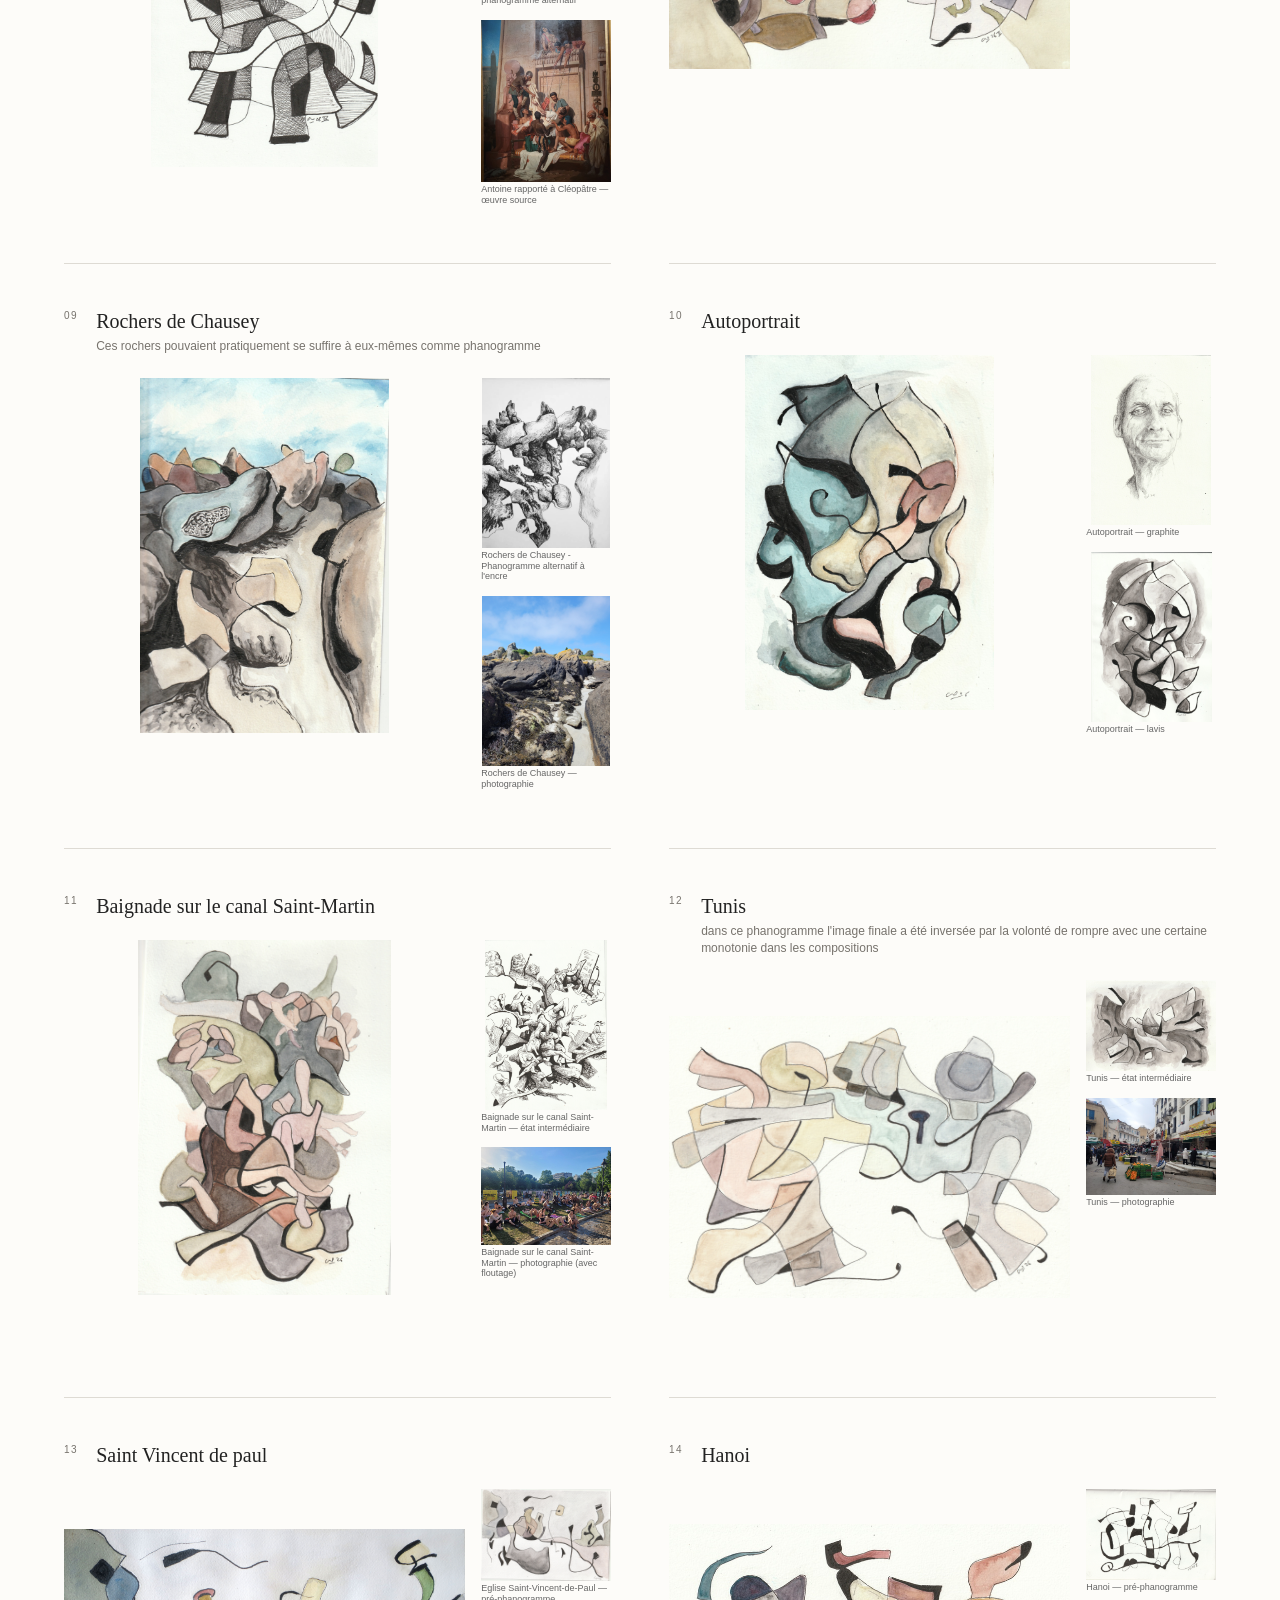
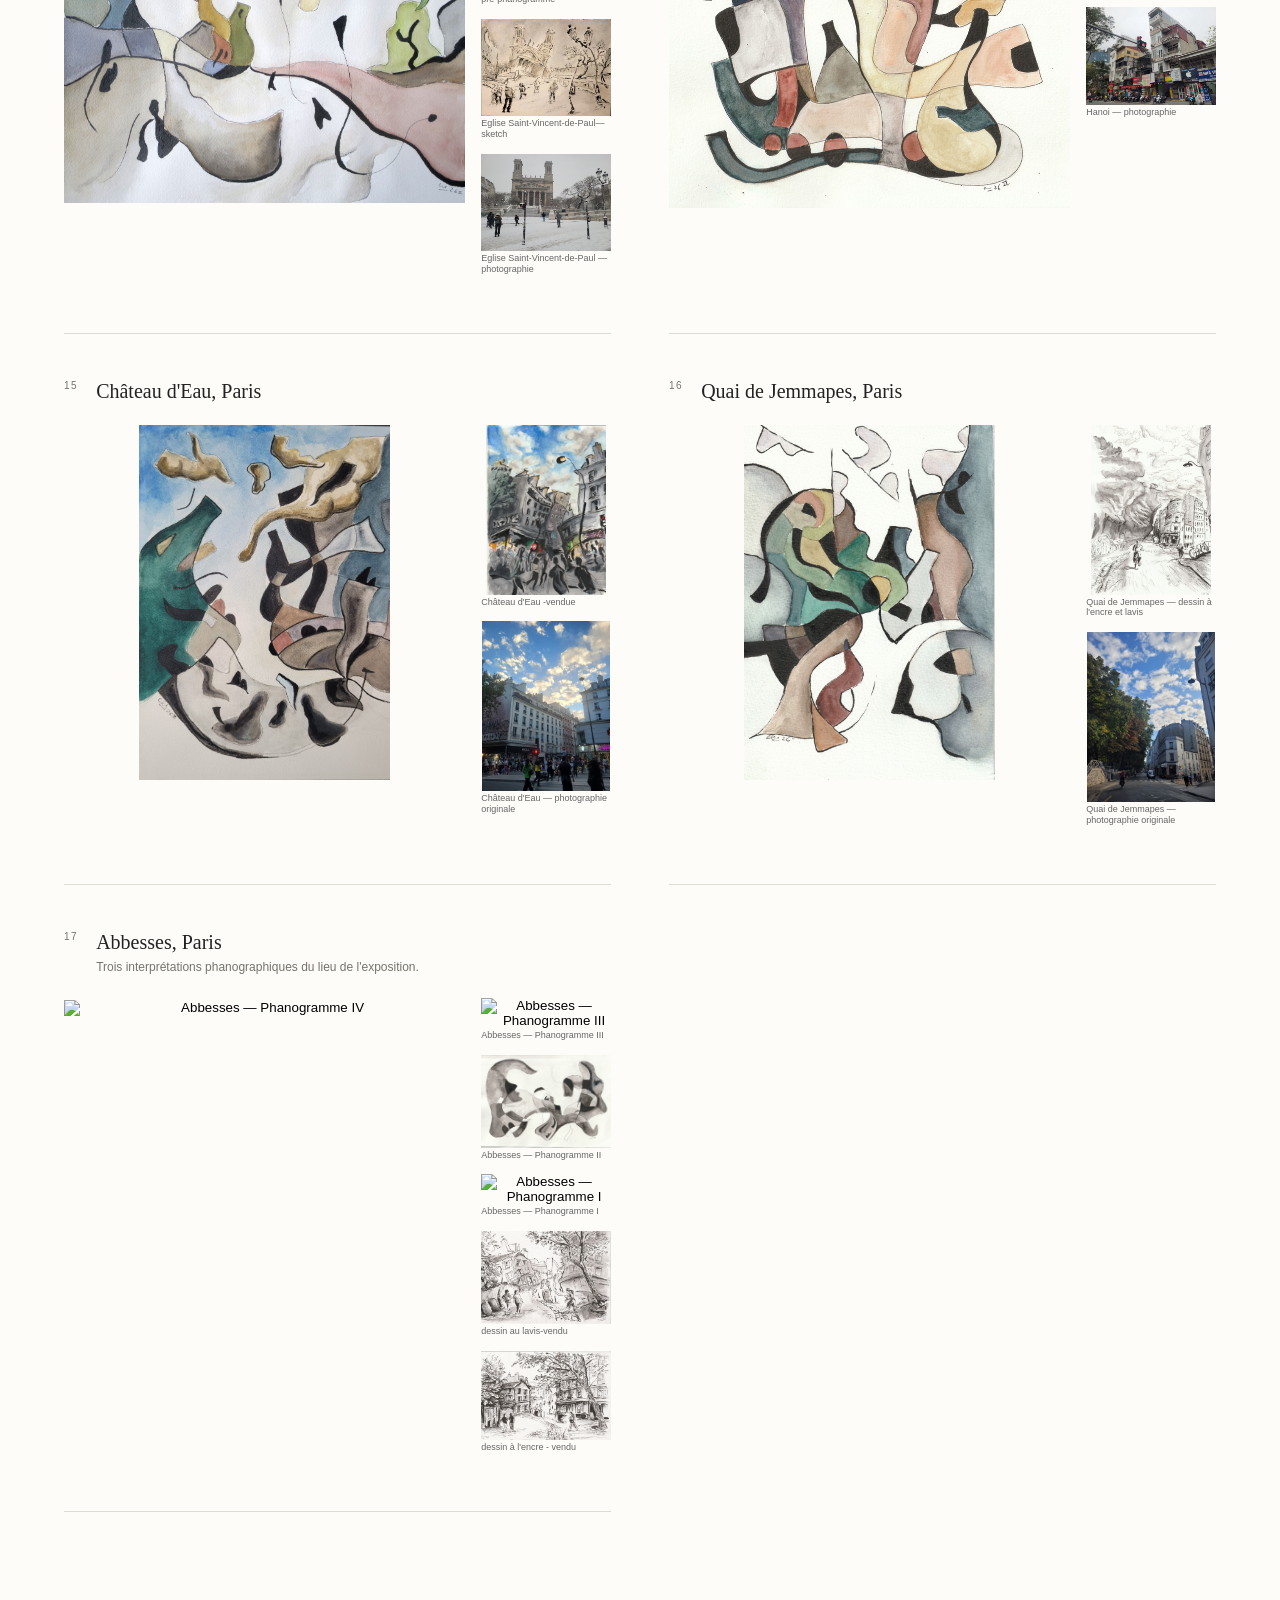
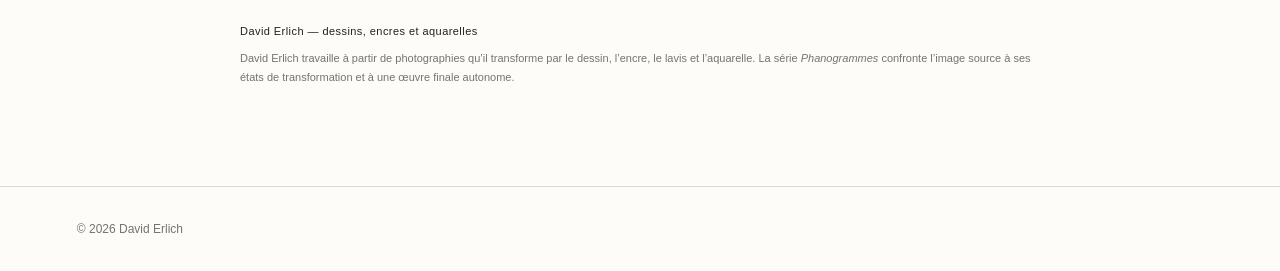
==== commit 103f13c3: "Update index.html" ====
--- a/index.html
+++ b/index.html
@@ -61,7 +61,7 @@
 <main id="accueil">
 <meta name="viewport" content="width=device-width, initial-scale=1">
 <section class="hero" id="exposition"><div><p class="eyebrow">Première exposition personnelle</p><h1>Phanogrammes</h1><div class="event"><p>20 — 22 novembre 2026</p><p>Atelier SidebySide<br>5 rue La Vieuville, Paris 18e</p><p><strong>Vernissage</strong> · vendredi 20 novembre à partir de 18 h</p><p>Samedi 21 et dimanche 22 · 11 h – 20 h</p>
-<p>Instagram · <a href="https://www.instagram.com/gueun/" target="_blank" rel="noopener">@gueun</a></p></div></div><img alt="Vallon des Auffes — Phanogramme" src="assets/works/vallon-aquarelle.jpg"></section>
+<p>Instagram · <a href="https://www.instagram.com/phanogrammes/" target="_blank" rel="noopener">@gueun</a></p></div></div><img alt="Vallon des Auffes — Phanogramme" src="assets/works/vallon-aquarelle.jpg"></section>
 <section class="intro" id="manifeste"><h2>Manifeste</h2><div class="manifesto-text"><p>Par la présente exposition David Erlich exhume les Phanogrammes, par le truchement d’un procédé dont il n’a pas la maîtrise complète.</p><p>Selon l’hypothèse généralement admise, ces derniers sont les traces d’une dimension cachée sous la réalité physique dont ils épousent partiellement les contours. Les habitants de cette dimension plastique jouissent d’une certaine liberté, mais sont souvent prisonniers de lignes d’encre.</p><p>Le procédé utilise des photographies prises par l’auteur, sélectionnées pour leur potentiel phanographique. Chaque tirage est unique : la temporalité du sujet ne coïncide pas nécessairement avec celle de sa révélation. Il ne faut donc pas s’inquiéter de trouver plusieurs versions de phanogrammes pour une même réalité.</p><p>Certaines études (minoritaires) indiquent que le phanotope (la dimension des phanogrammes) pourrait avoir été créé 380 000 ans après le Big Bang lorsque la lumière se découpla de la matière. Cette dimension subtile pourrait expliquer les divergences de mesure de la constante de Hubble.</p><p>Nous précisons que l’auteur n’a pas l’ambition de contribuer à la résolution de cette controverse.</p></div></section>
 <section class="series-wrap" id="series"></section>
 <section class="seo-about" aria-labelledby="apropos"><h2 id="apropos">David Erlich — dessins, encres et aquarelles</h2><p>David Erlich travaille à partir de photographies qu’il transforme par le dessin, l’encre, le lavis et l’aquarelle. La série <em>Phanogrammes</em> confronte l’image source à ses états de transformation et à une œuvre finale autonome.</p></section>
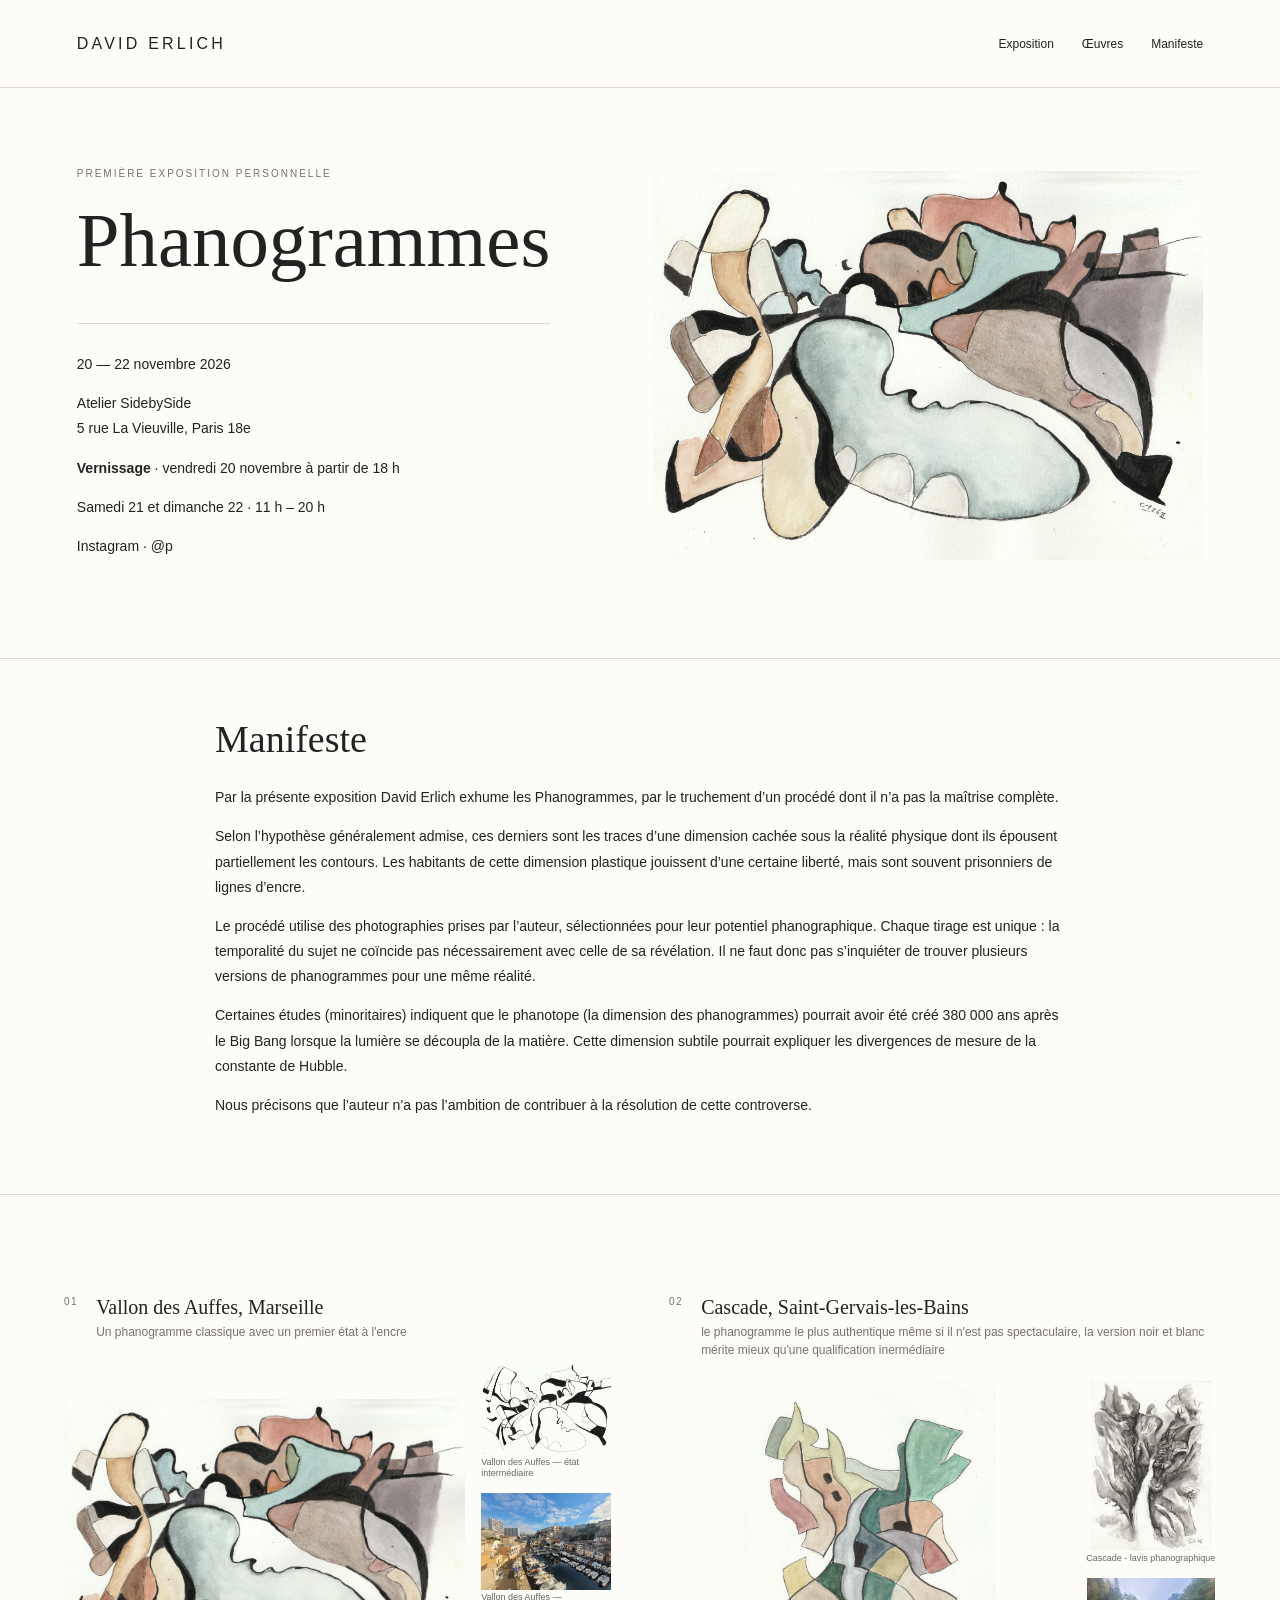
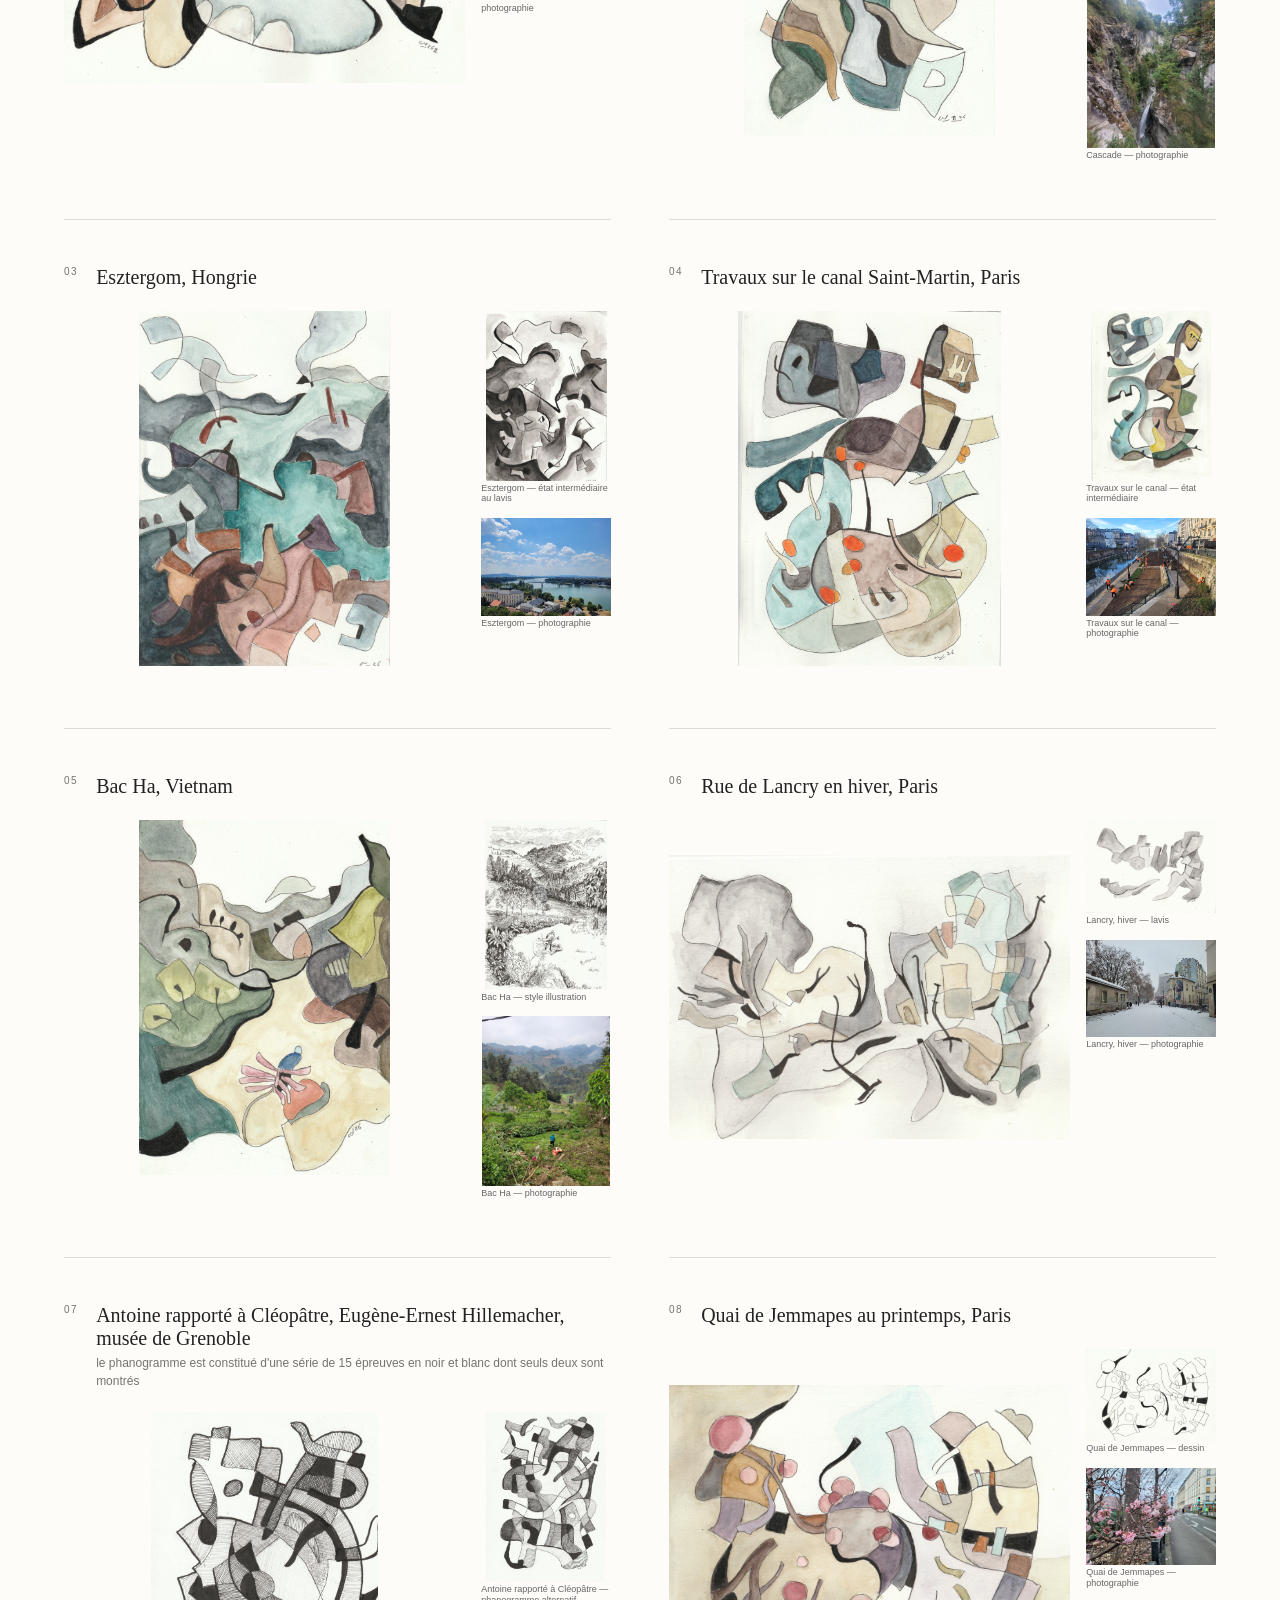
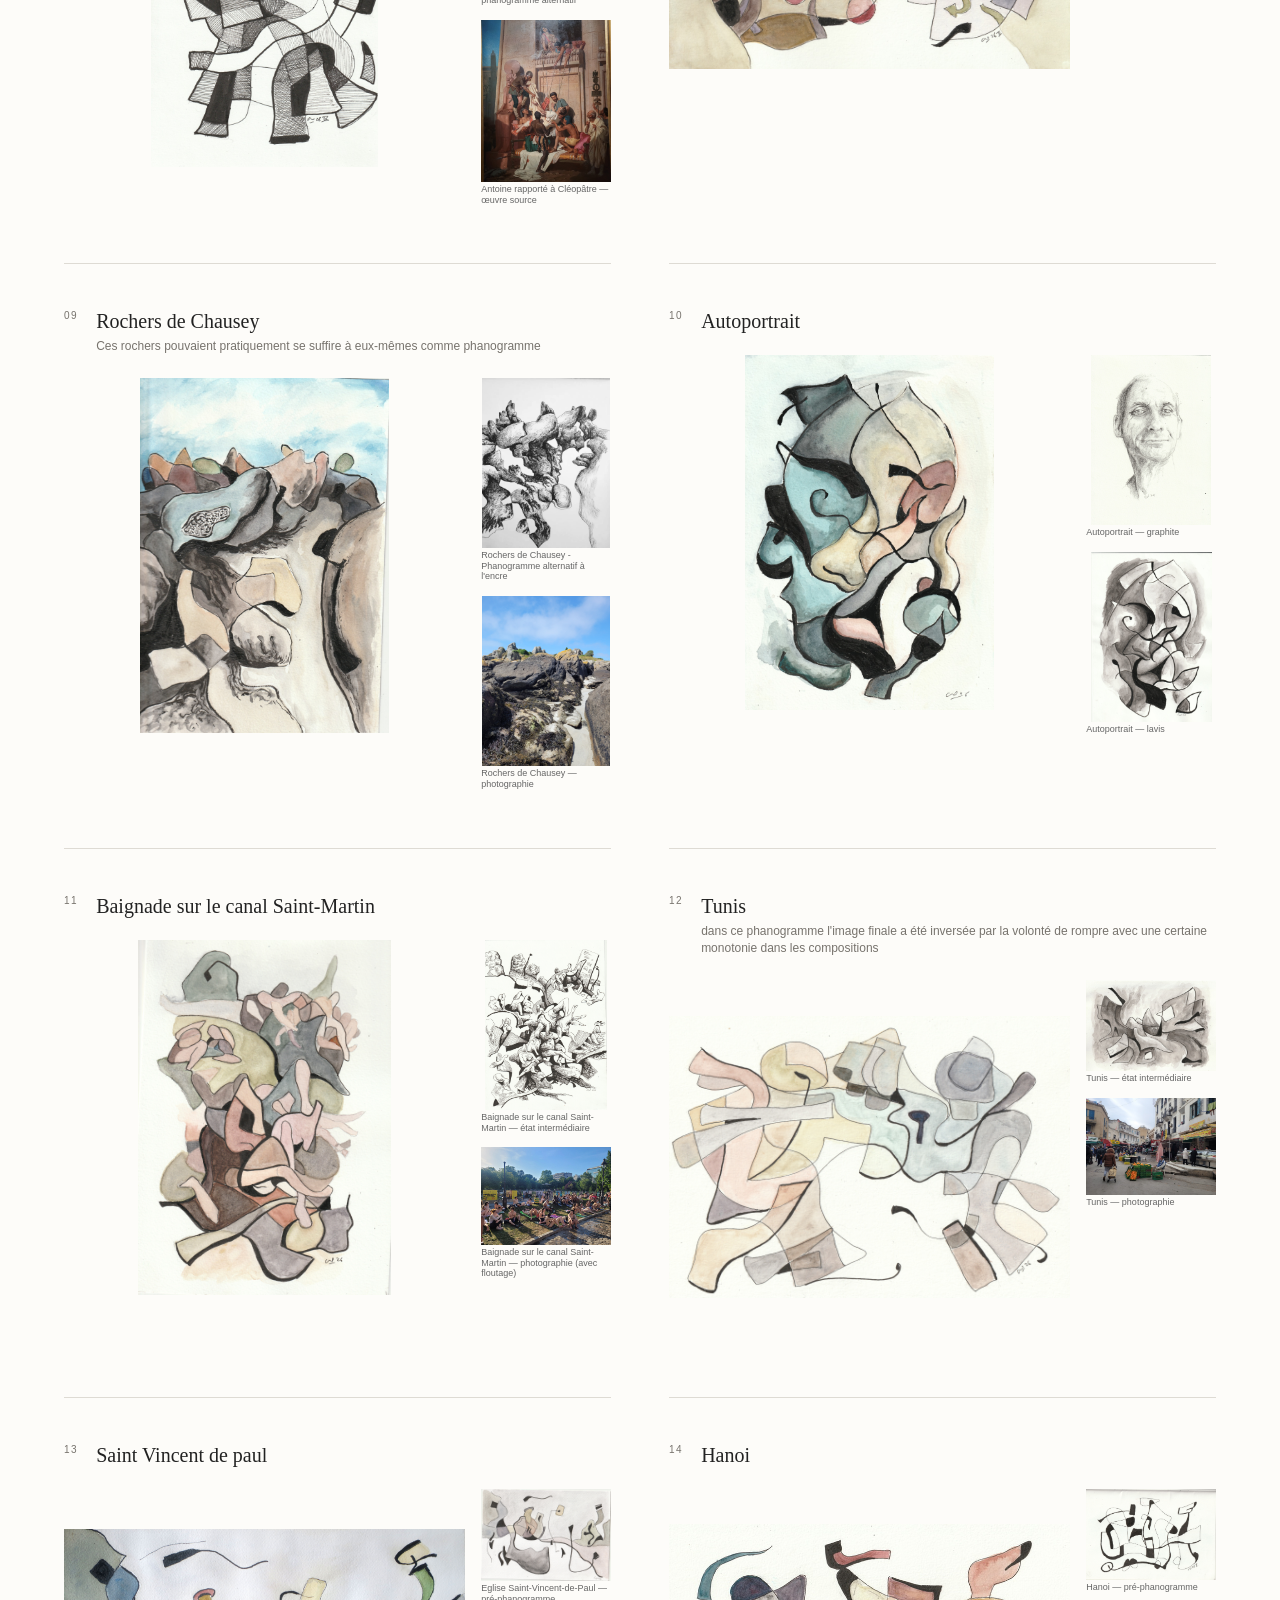
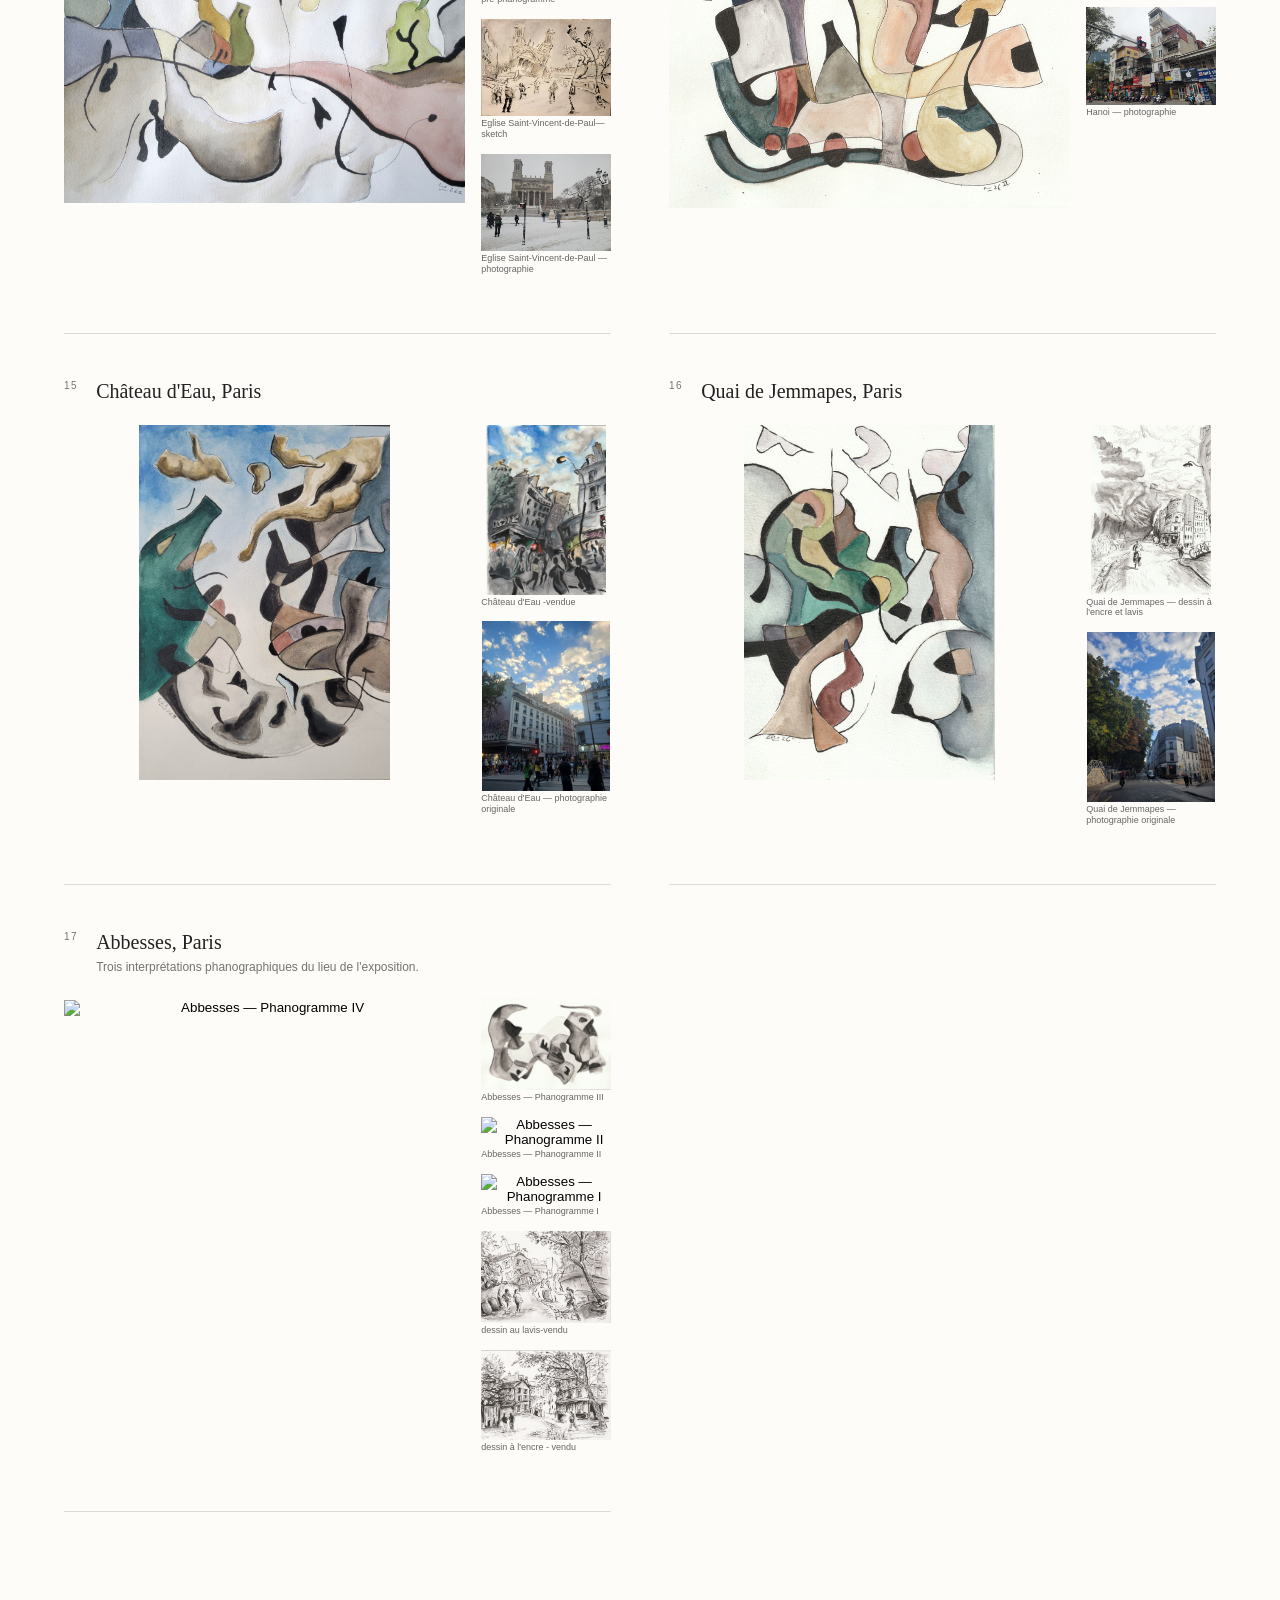
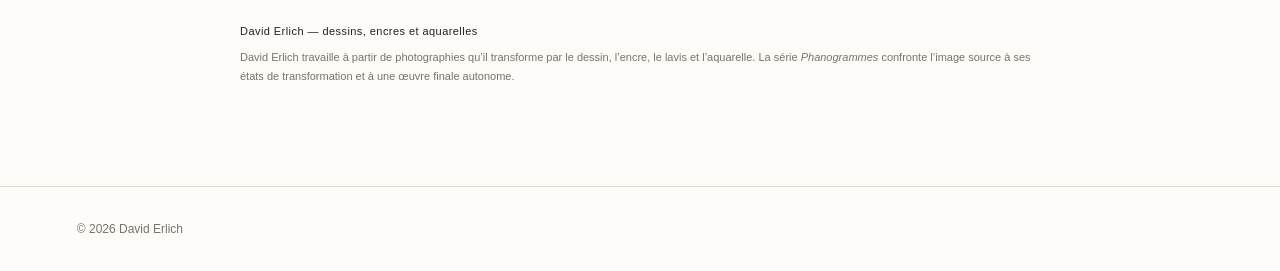
==== commit fb46d4a7: "update" ====
--- a/index.html
+++ b/index.html
@@ -61,7 +61,7 @@
 <main id="accueil">
 <meta name="viewport" content="width=device-width, initial-scale=1">
 <section class="hero" id="exposition"><div><p class="eyebrow">Première exposition personnelle</p><h1>Phanogrammes</h1><div class="event"><p>20 — 22 novembre 2026</p><p>Atelier SidebySide<br>5 rue La Vieuville, Paris 18e</p><p><strong>Vernissage</strong> · vendredi 20 novembre à partir de 18 h</p><p>Samedi 21 et dimanche 22 · 11 h – 20 h</p>
-<p>Instagram · <a href="https://www.instagram.com/phanogrammes/" target="_blank" rel="noopener">@gueun</a></p></div></div><img alt="Vallon des Auffes — Phanogramme" src="assets/works/vallon-aquarelle.jpg"></section>
+<p>Instagram · <a href="https://www.instagram.com/phanogrammes/" target="_blank" rel="noopener">@p</a></p></div></div><img alt="Vallon des Auffes — Phanogramme" src="assets/works/vallon-aquarelle.jpg"></section>
 <section class="intro" id="manifeste"><h2>Manifeste</h2><div class="manifesto-text"><p>Par la présente exposition David Erlich exhume les Phanogrammes, par le truchement d’un procédé dont il n’a pas la maîtrise complète.</p><p>Selon l’hypothèse généralement admise, ces derniers sont les traces d’une dimension cachée sous la réalité physique dont ils épousent partiellement les contours. Les habitants de cette dimension plastique jouissent d’une certaine liberté, mais sont souvent prisonniers de lignes d’encre.</p><p>Le procédé utilise des photographies prises par l’auteur, sélectionnées pour leur potentiel phanographique. Chaque tirage est unique : la temporalité du sujet ne coïncide pas nécessairement avec celle de sa révélation. Il ne faut donc pas s’inquiéter de trouver plusieurs versions de phanogrammes pour une même réalité.</p><p>Certaines études (minoritaires) indiquent que le phanotope (la dimension des phanogrammes) pourrait avoir été créé 380 000 ans après le Big Bang lorsque la lumière se découpla de la matière. Cette dimension subtile pourrait expliquer les divergences de mesure de la constante de Hubble.</p><p>Nous précisons que l’auteur n’a pas l’ambition de contribuer à la résolution de cette controverse.</p></div></section>
 <section class="series-wrap" id="series"></section>
 <section class="seo-about" aria-labelledby="apropos"><h2 id="apropos">David Erlich — dessins, encres et aquarelles</h2><p>David Erlich travaille à partir de photographies qu’il transforme par le dessin, l’encre, le lavis et l’aquarelle. La série <em>Phanogrammes</em> confronte l’image source à ses états de transformation et à une œuvre finale autonome.</p></section>
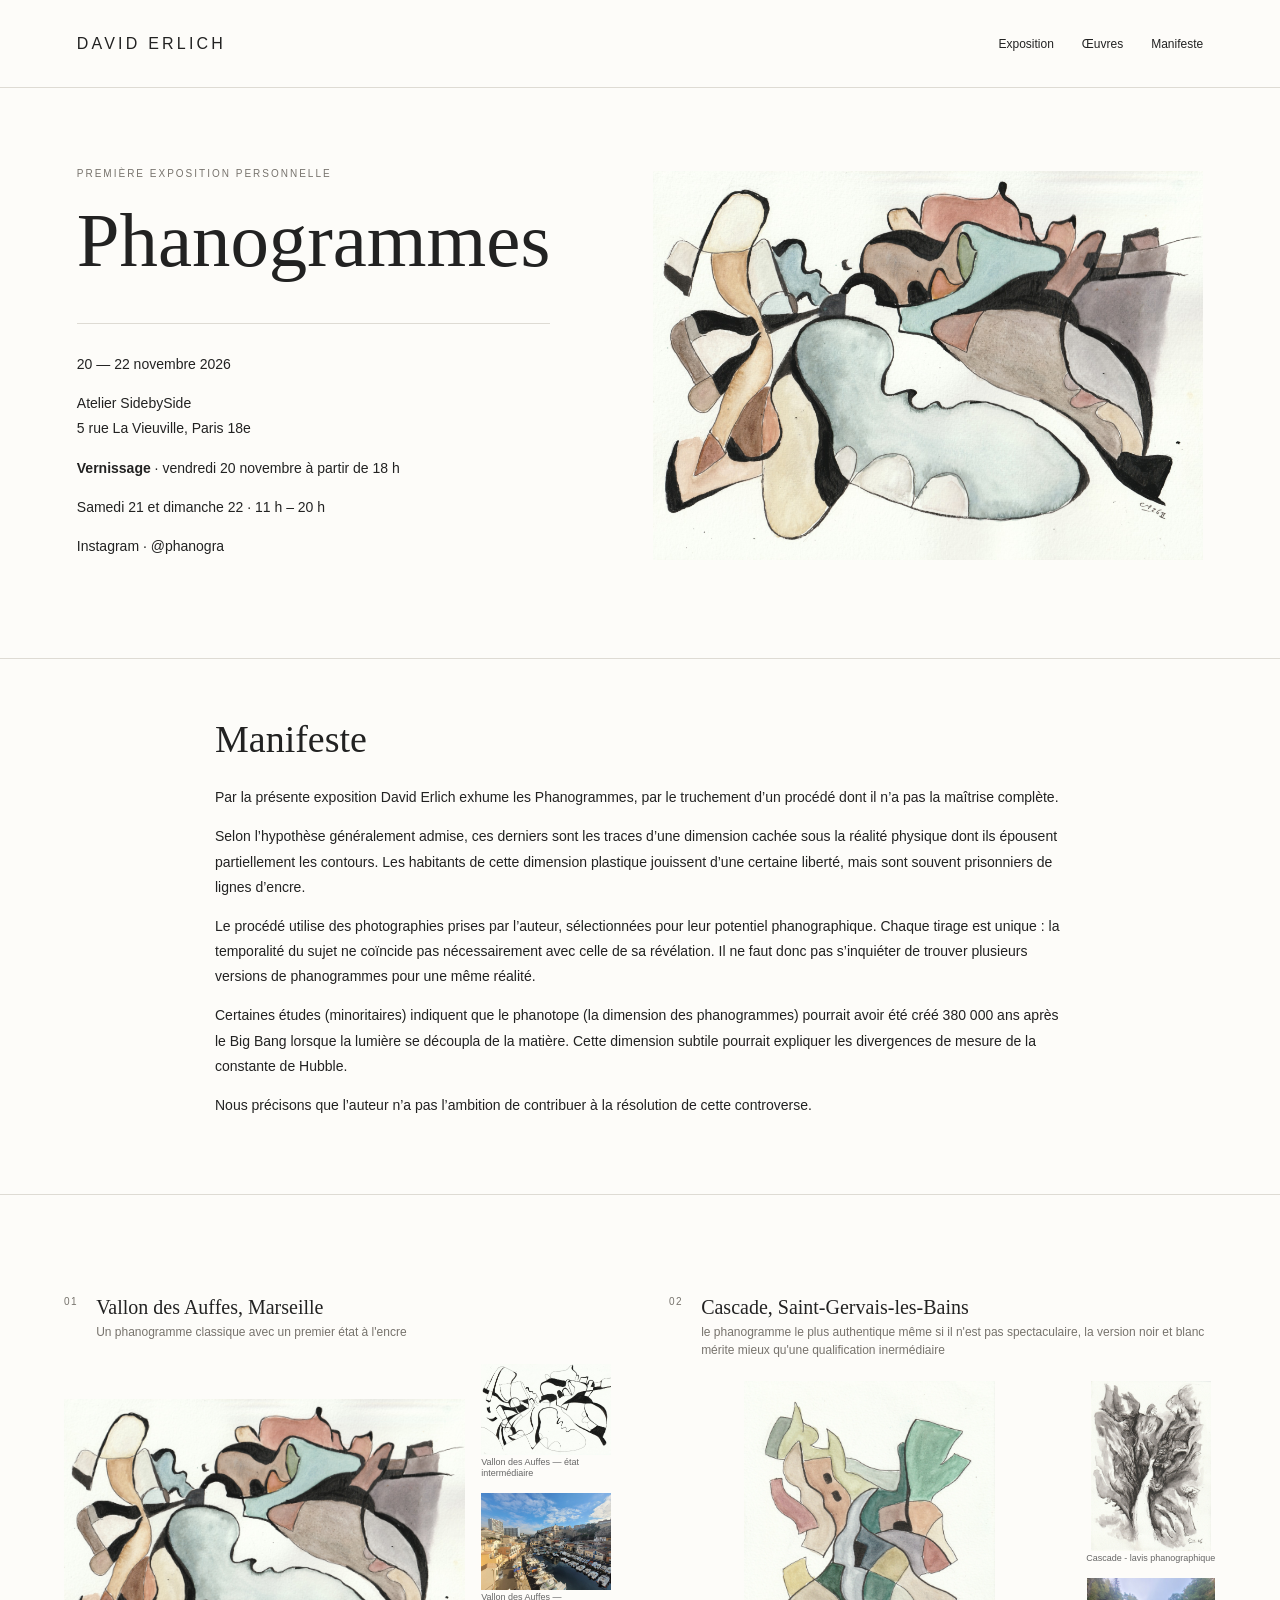
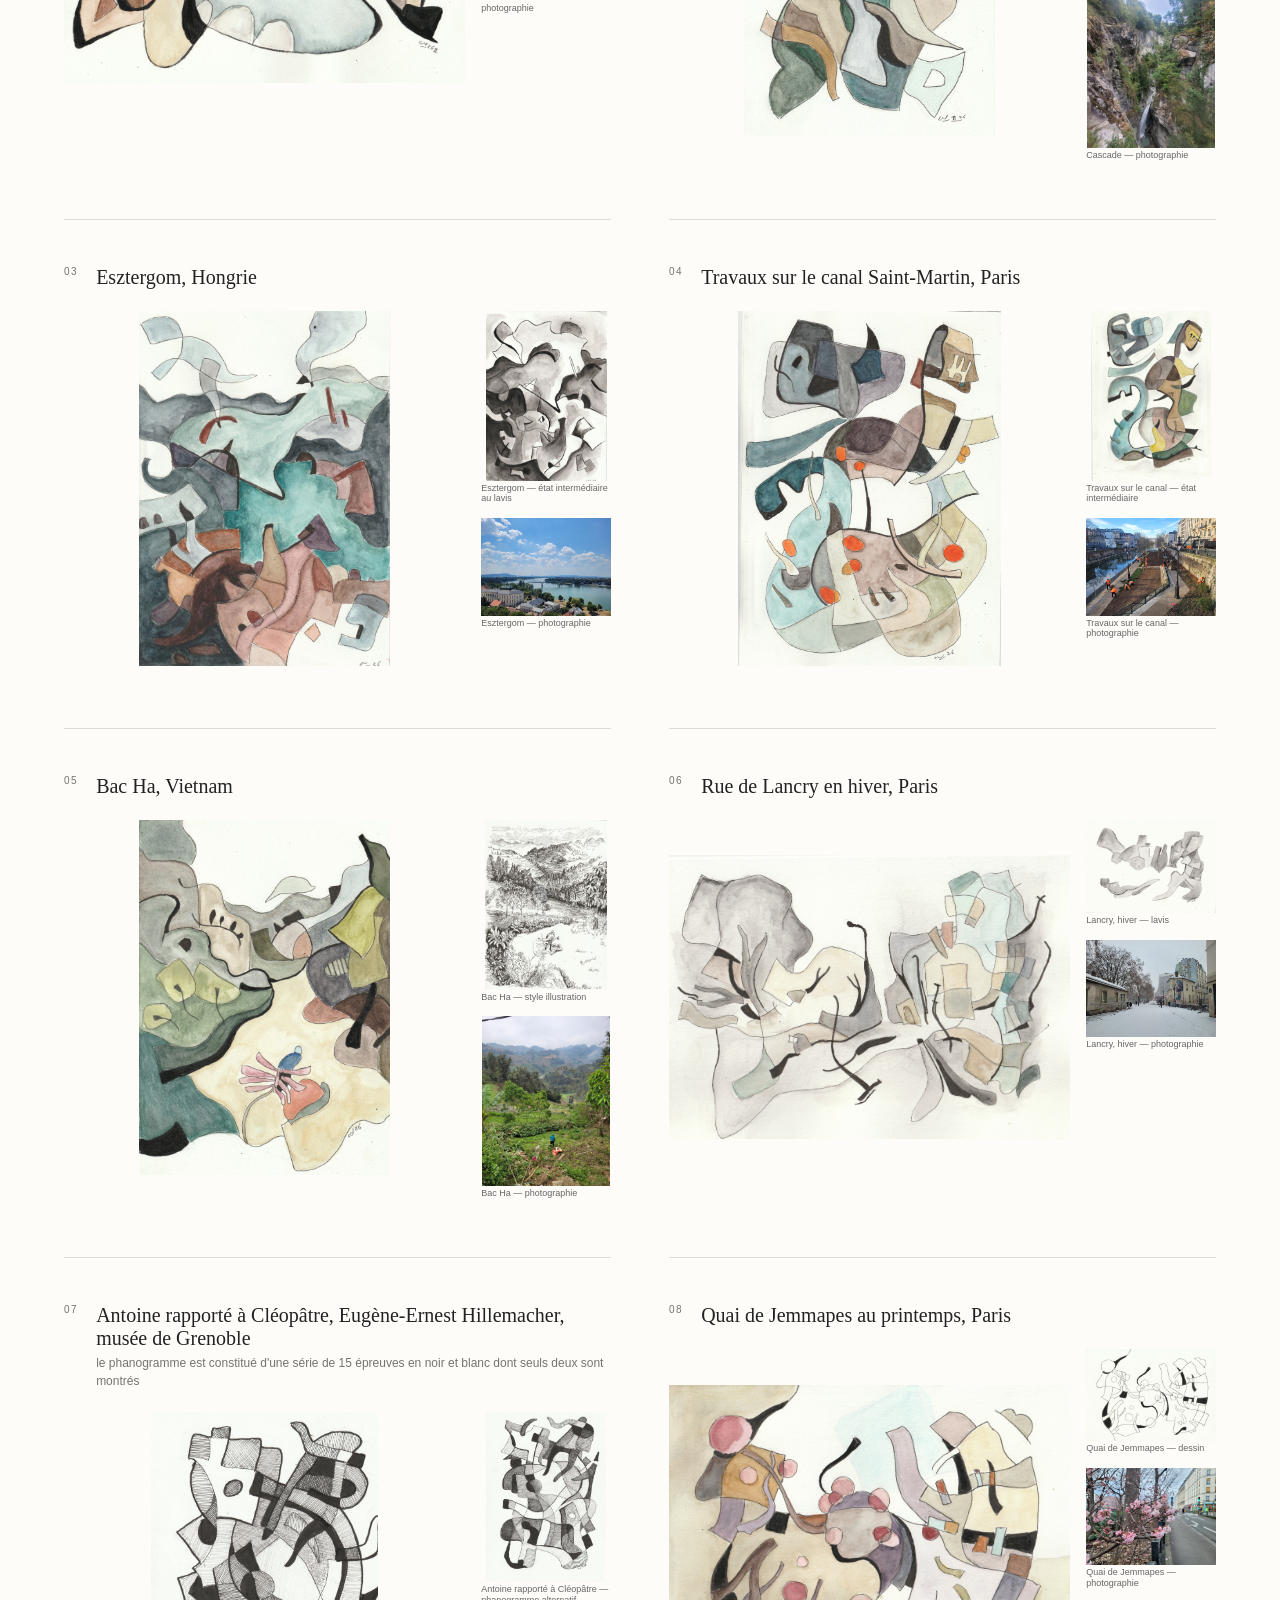
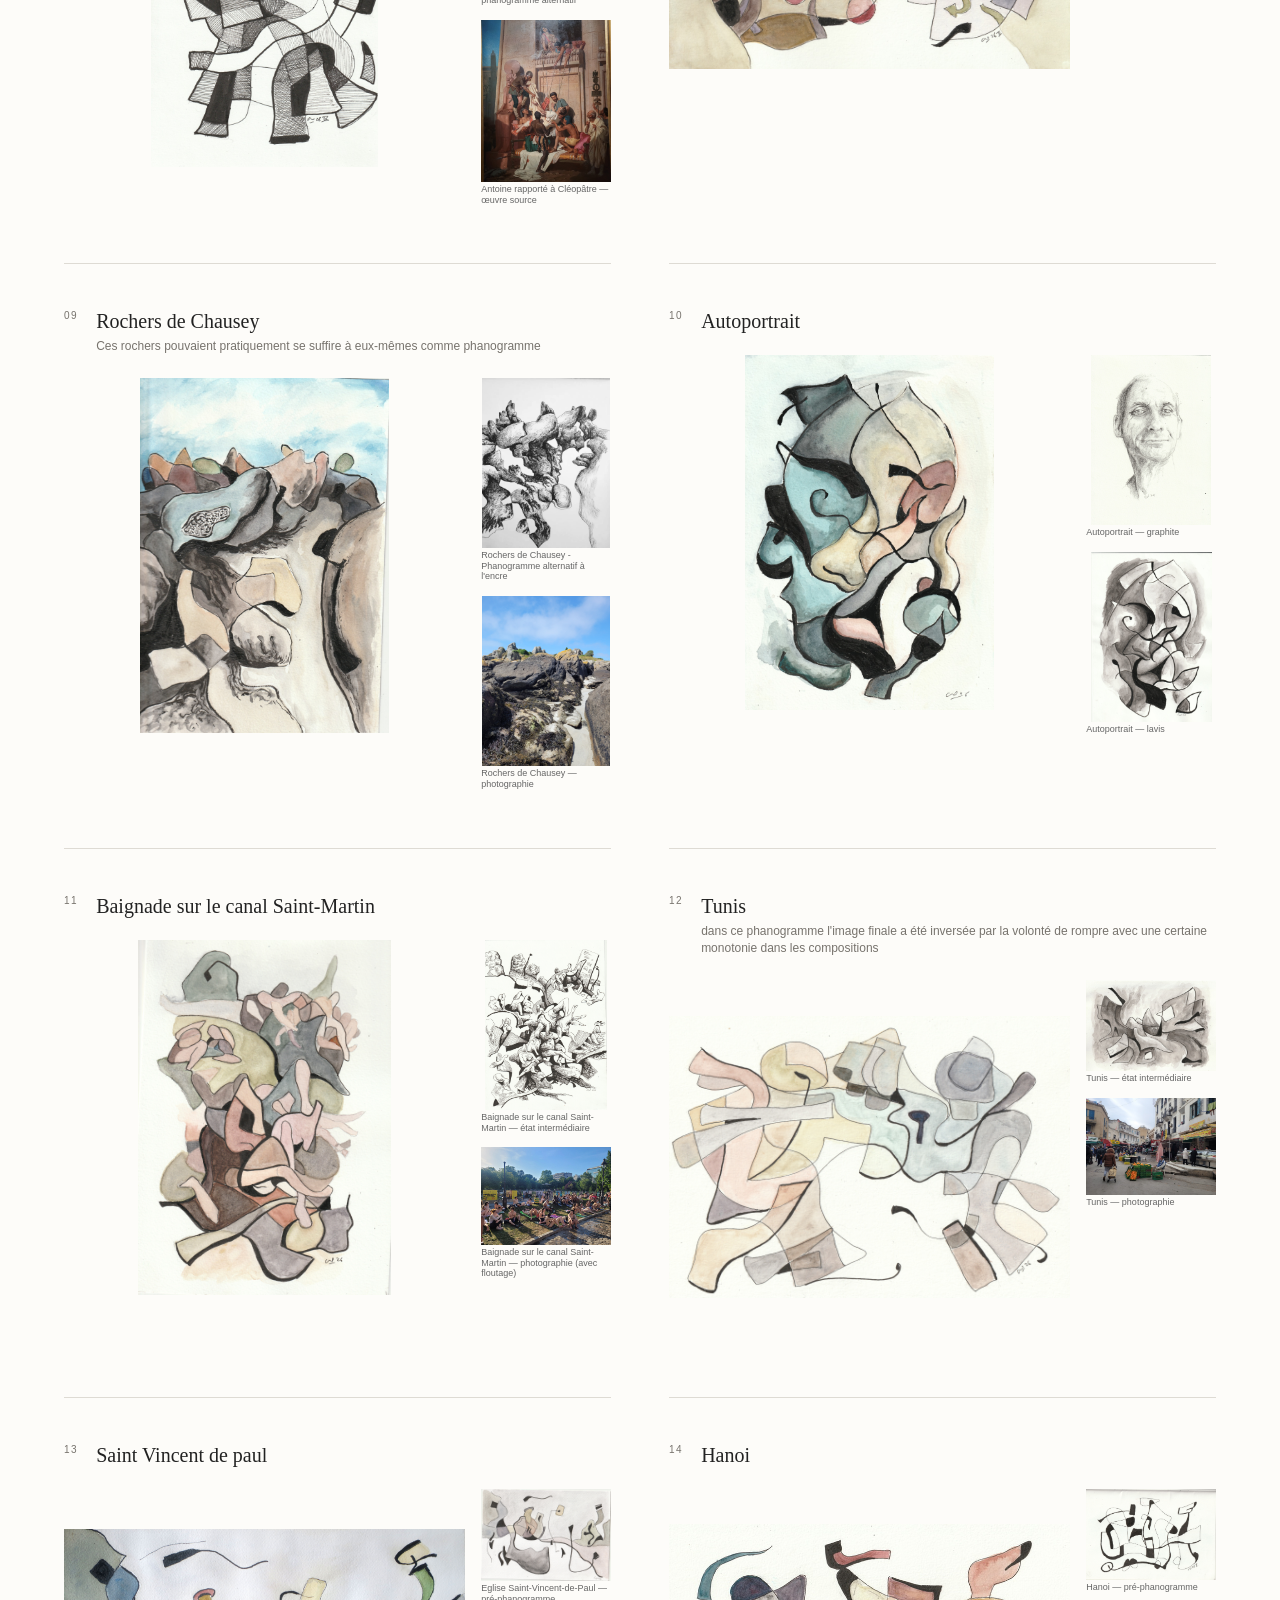
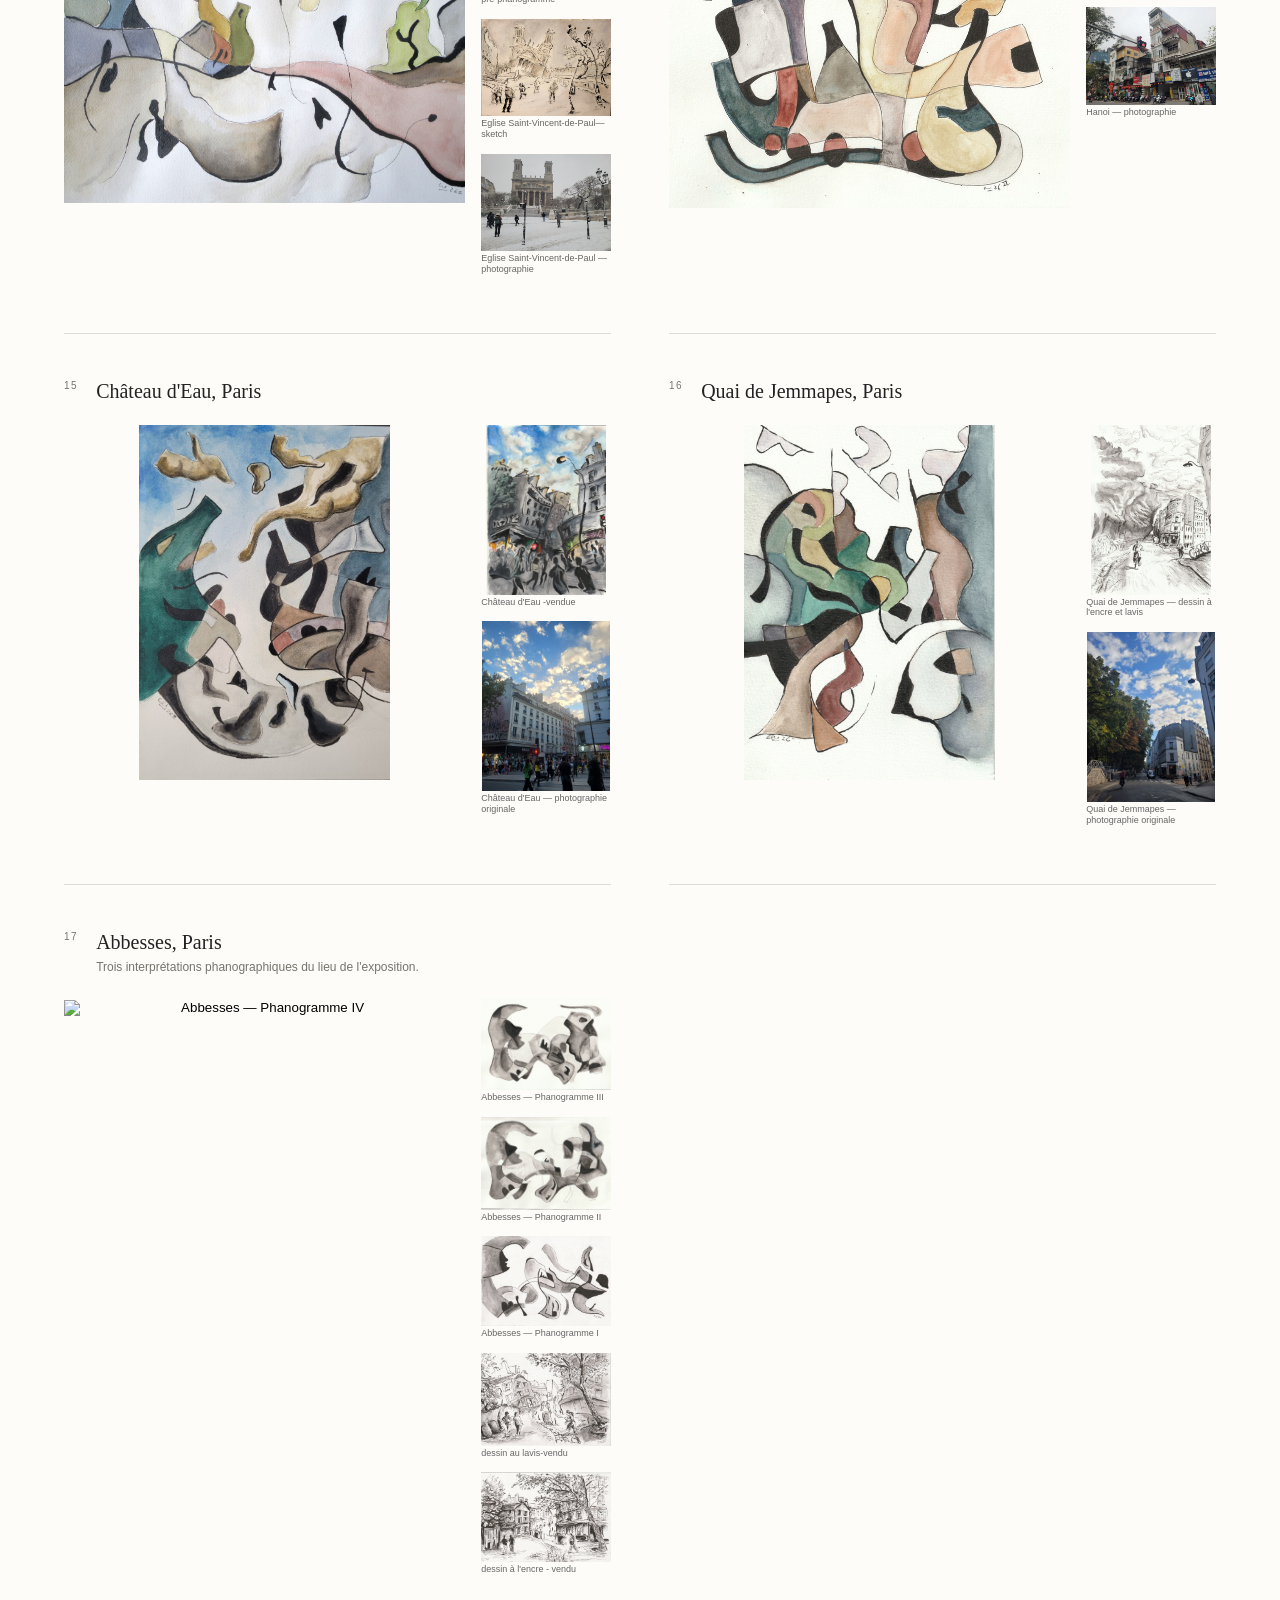
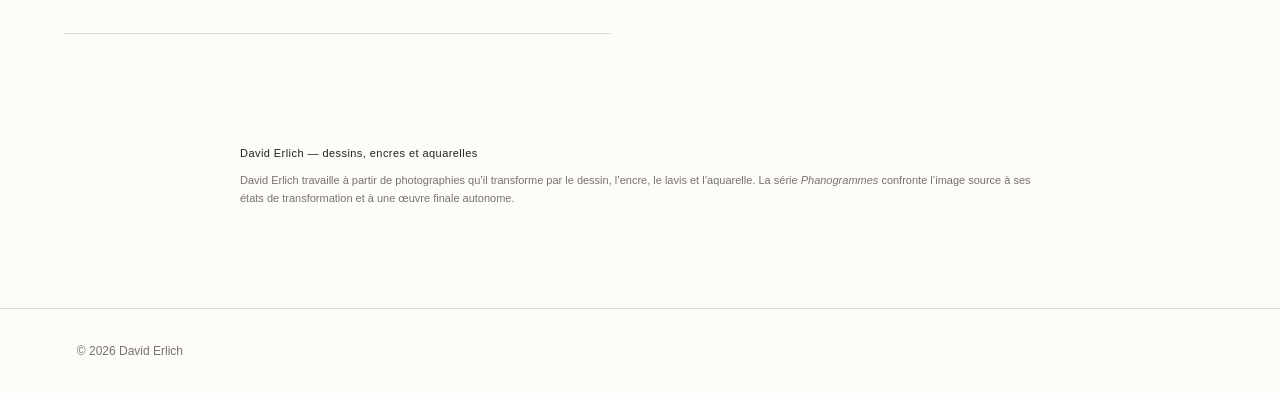
==== commit cc405a58: "Update index.html" ====
--- a/index.html
+++ b/index.html
@@ -32,7 +32,7 @@
     {
       "@type":"ExhibitionEvent",
       "name":"Phanogrammes — David Erlich",
-      "description":"Première exposition personnelle de David Erlich présentant la série Phanogrammes, dessins, encres et aquarelles élaborés à partir de photographies.",
+      "description": Phanogrammes de David Erlich, dessins, encres et aquarelles élaborés à partir de photographies.",
       "startDate":"2026-11-20T18:00:00+01:00",
       "endDate":"2026-11-22T20:00:00+01:00",
       "eventStatus":"https://schema.org/EventScheduled",
@@ -61,7 +61,7 @@
 <main id="accueil">
 <meta name="viewport" content="width=device-width, initial-scale=1">
 <section class="hero" id="exposition"><div><p class="eyebrow">Première exposition personnelle</p><h1>Phanogrammes</h1><div class="event"><p>20 — 22 novembre 2026</p><p>Atelier SidebySide<br>5 rue La Vieuville, Paris 18e</p><p><strong>Vernissage</strong> · vendredi 20 novembre à partir de 18 h</p><p>Samedi 21 et dimanche 22 · 11 h – 20 h</p>
-<p>Instagram · <a href="https://www.instagram.com/phanogrammes/" target="_blank" rel="noopener">@p</a></p></div></div><img alt="Vallon des Auffes — Phanogramme" src="assets/works/vallon-aquarelle.jpg"></section>
+<p>Instagram · <a href="https://www.instagram.com/phanogrammes/" target="_blank" rel="noopener">@phanogra</a></p></div></div><img alt="Vallon des Auffes — Phanogramme" src="assets/works/vallon-aquarelle.jpg"></section>
 <section class="intro" id="manifeste"><h2>Manifeste</h2><div class="manifesto-text"><p>Par la présente exposition David Erlich exhume les Phanogrammes, par le truchement d’un procédé dont il n’a pas la maîtrise complète.</p><p>Selon l’hypothèse généralement admise, ces derniers sont les traces d’une dimension cachée sous la réalité physique dont ils épousent partiellement les contours. Les habitants de cette dimension plastique jouissent d’une certaine liberté, mais sont souvent prisonniers de lignes d’encre.</p><p>Le procédé utilise des photographies prises par l’auteur, sélectionnées pour leur potentiel phanographique. Chaque tirage est unique : la temporalité du sujet ne coïncide pas nécessairement avec celle de sa révélation. Il ne faut donc pas s’inquiéter de trouver plusieurs versions de phanogrammes pour une même réalité.</p><p>Certaines études (minoritaires) indiquent que le phanotope (la dimension des phanogrammes) pourrait avoir été créé 380 000 ans après le Big Bang lorsque la lumière se découpla de la matière. Cette dimension subtile pourrait expliquer les divergences de mesure de la constante de Hubble.</p><p>Nous précisons que l’auteur n’a pas l’ambition de contribuer à la résolution de cette controverse.</p></div></section>
 <section class="series-wrap" id="series"></section>
 <section class="seo-about" aria-labelledby="apropos"><h2 id="apropos">David Erlich — dessins, encres et aquarelles</h2><p>David Erlich travaille à partir de photographies qu’il transforme par le dessin, l’encre, le lavis et l’aquarelle. La série <em>Phanogrammes</em> confronte l’image source à ses états de transformation et à une œuvre finale autonome.</p></section>
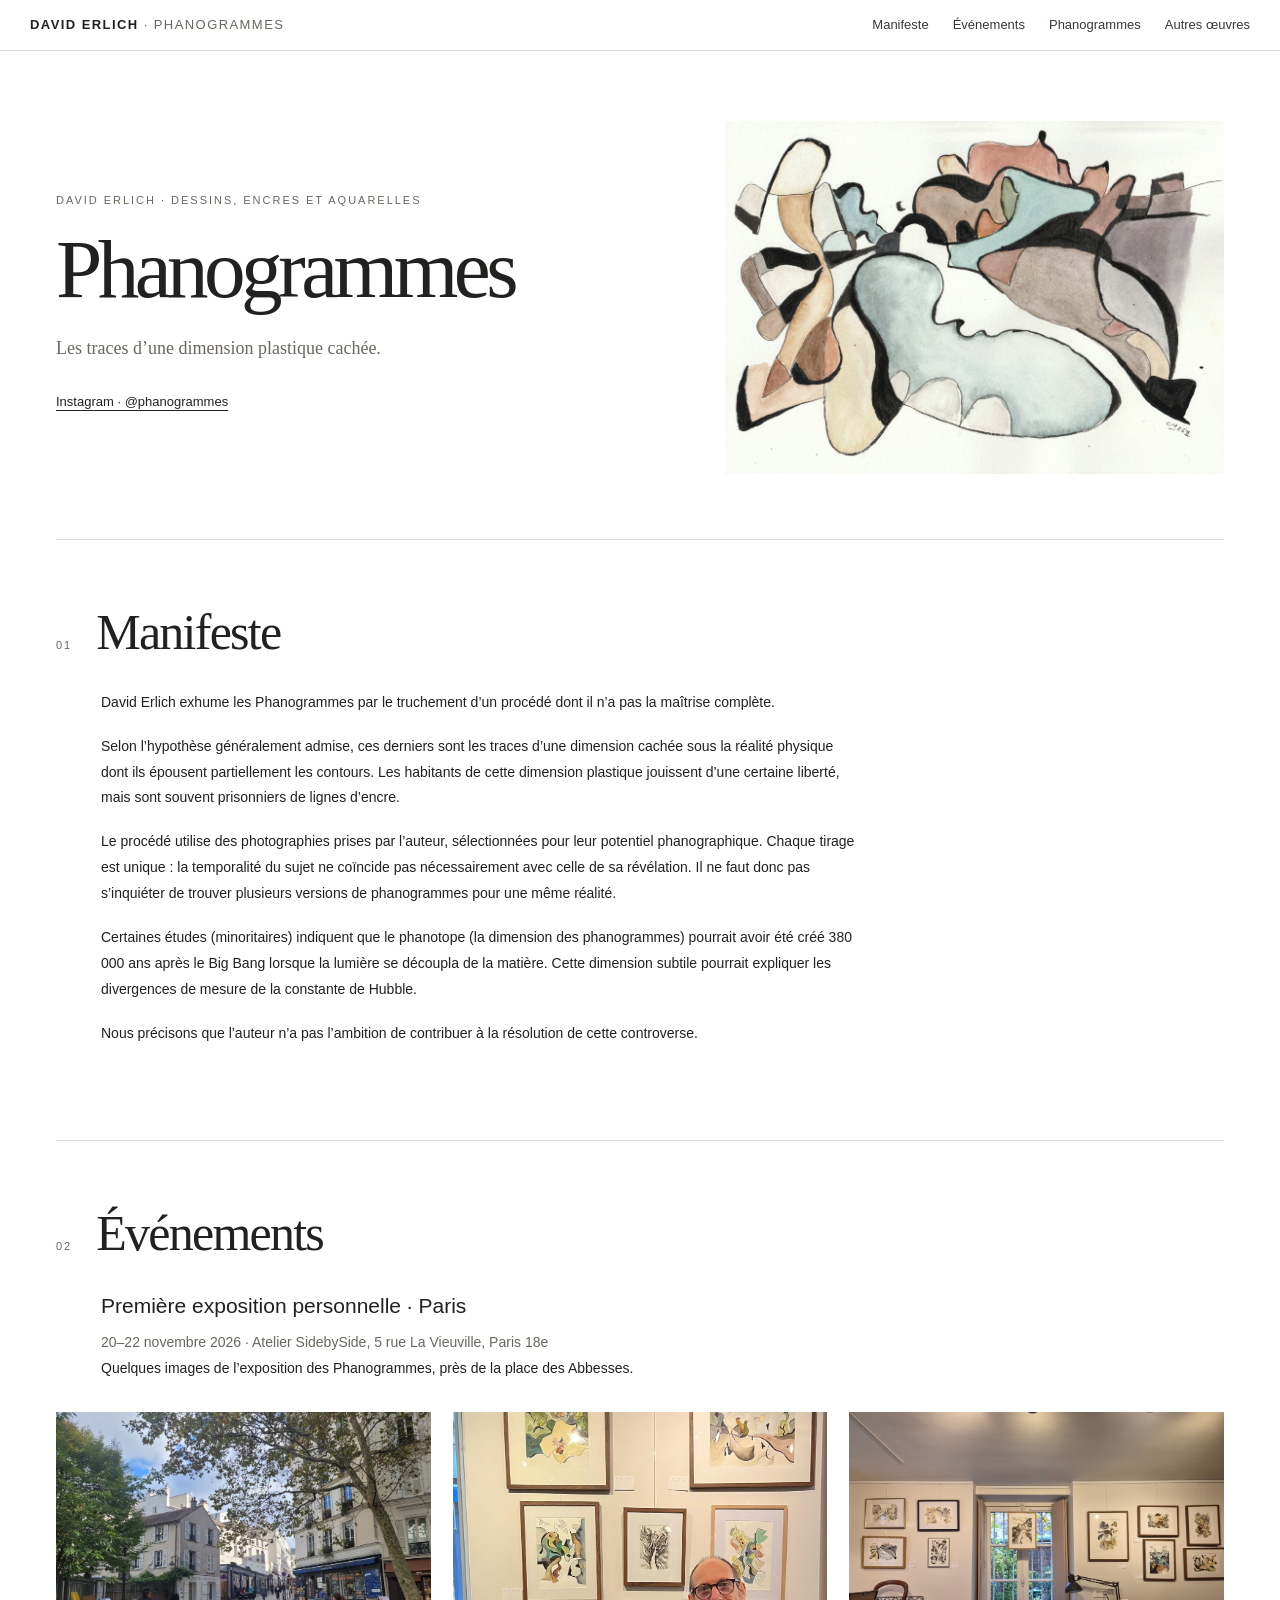
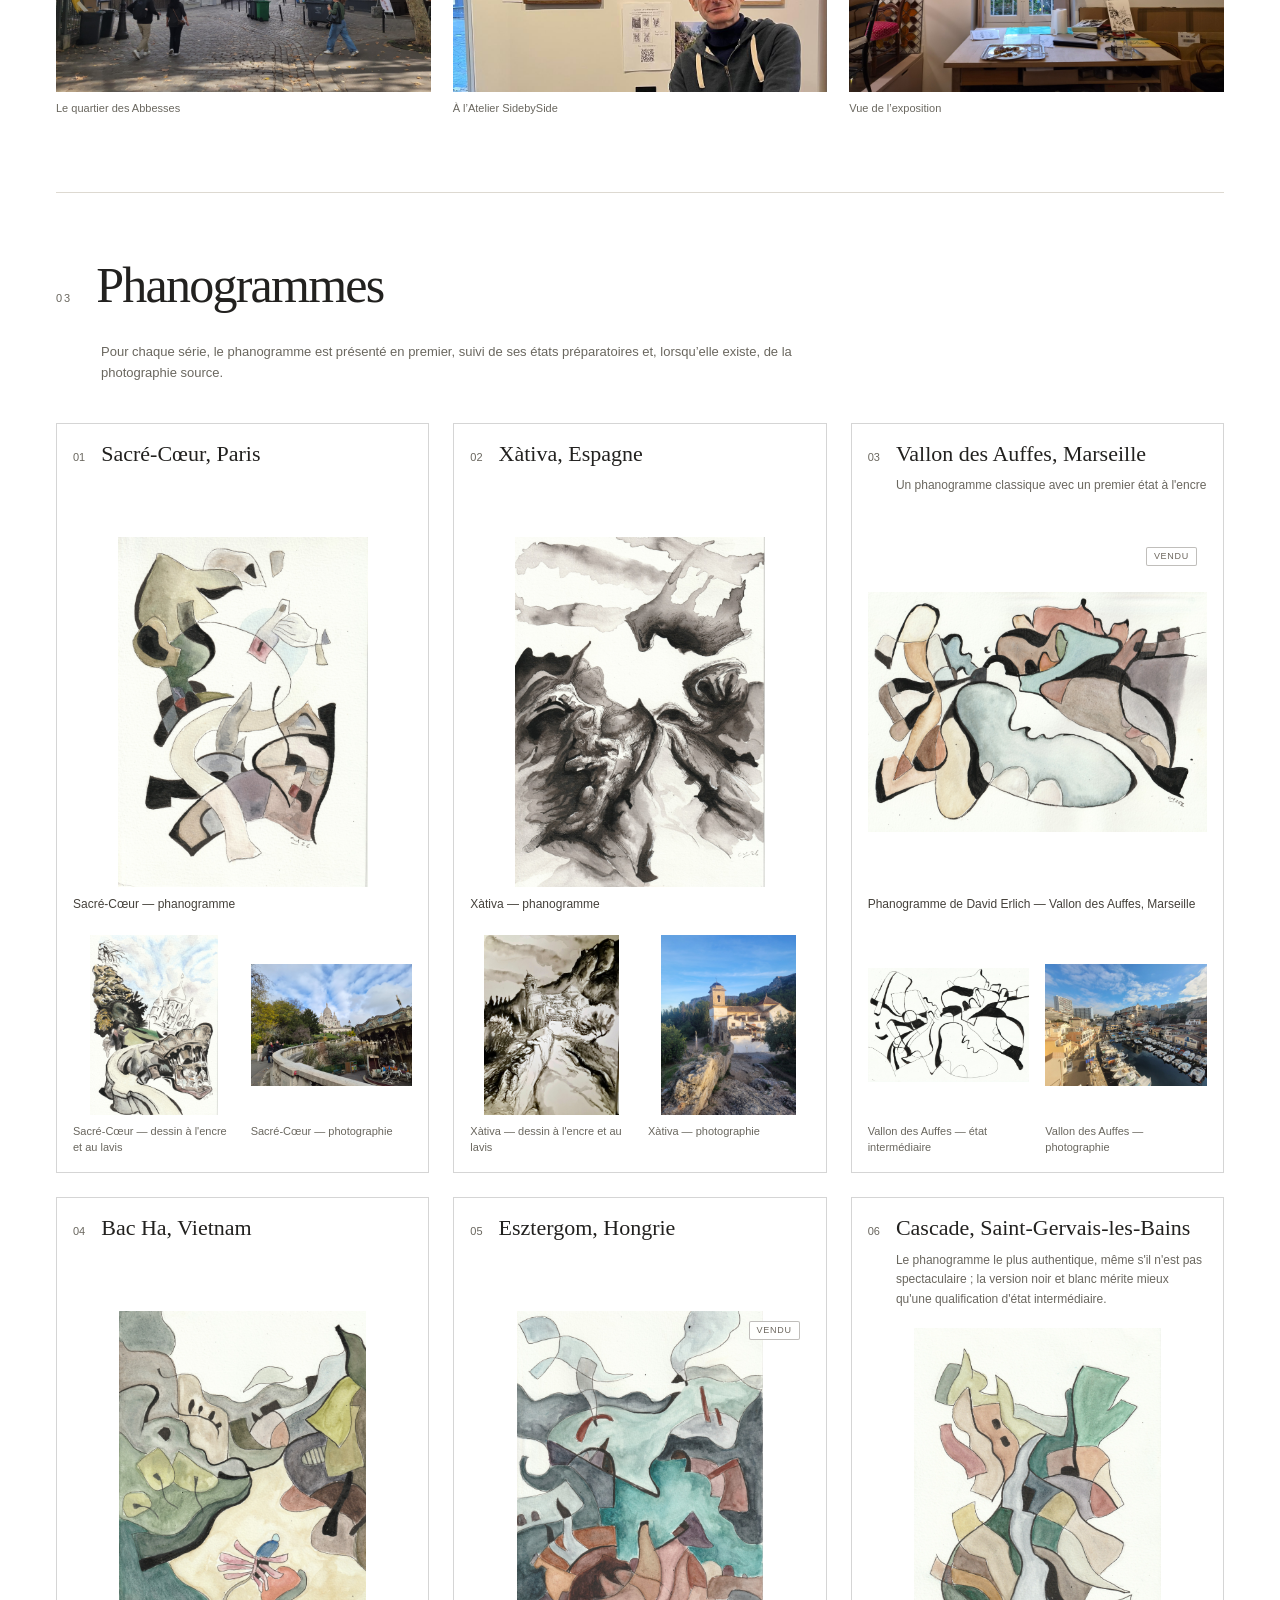
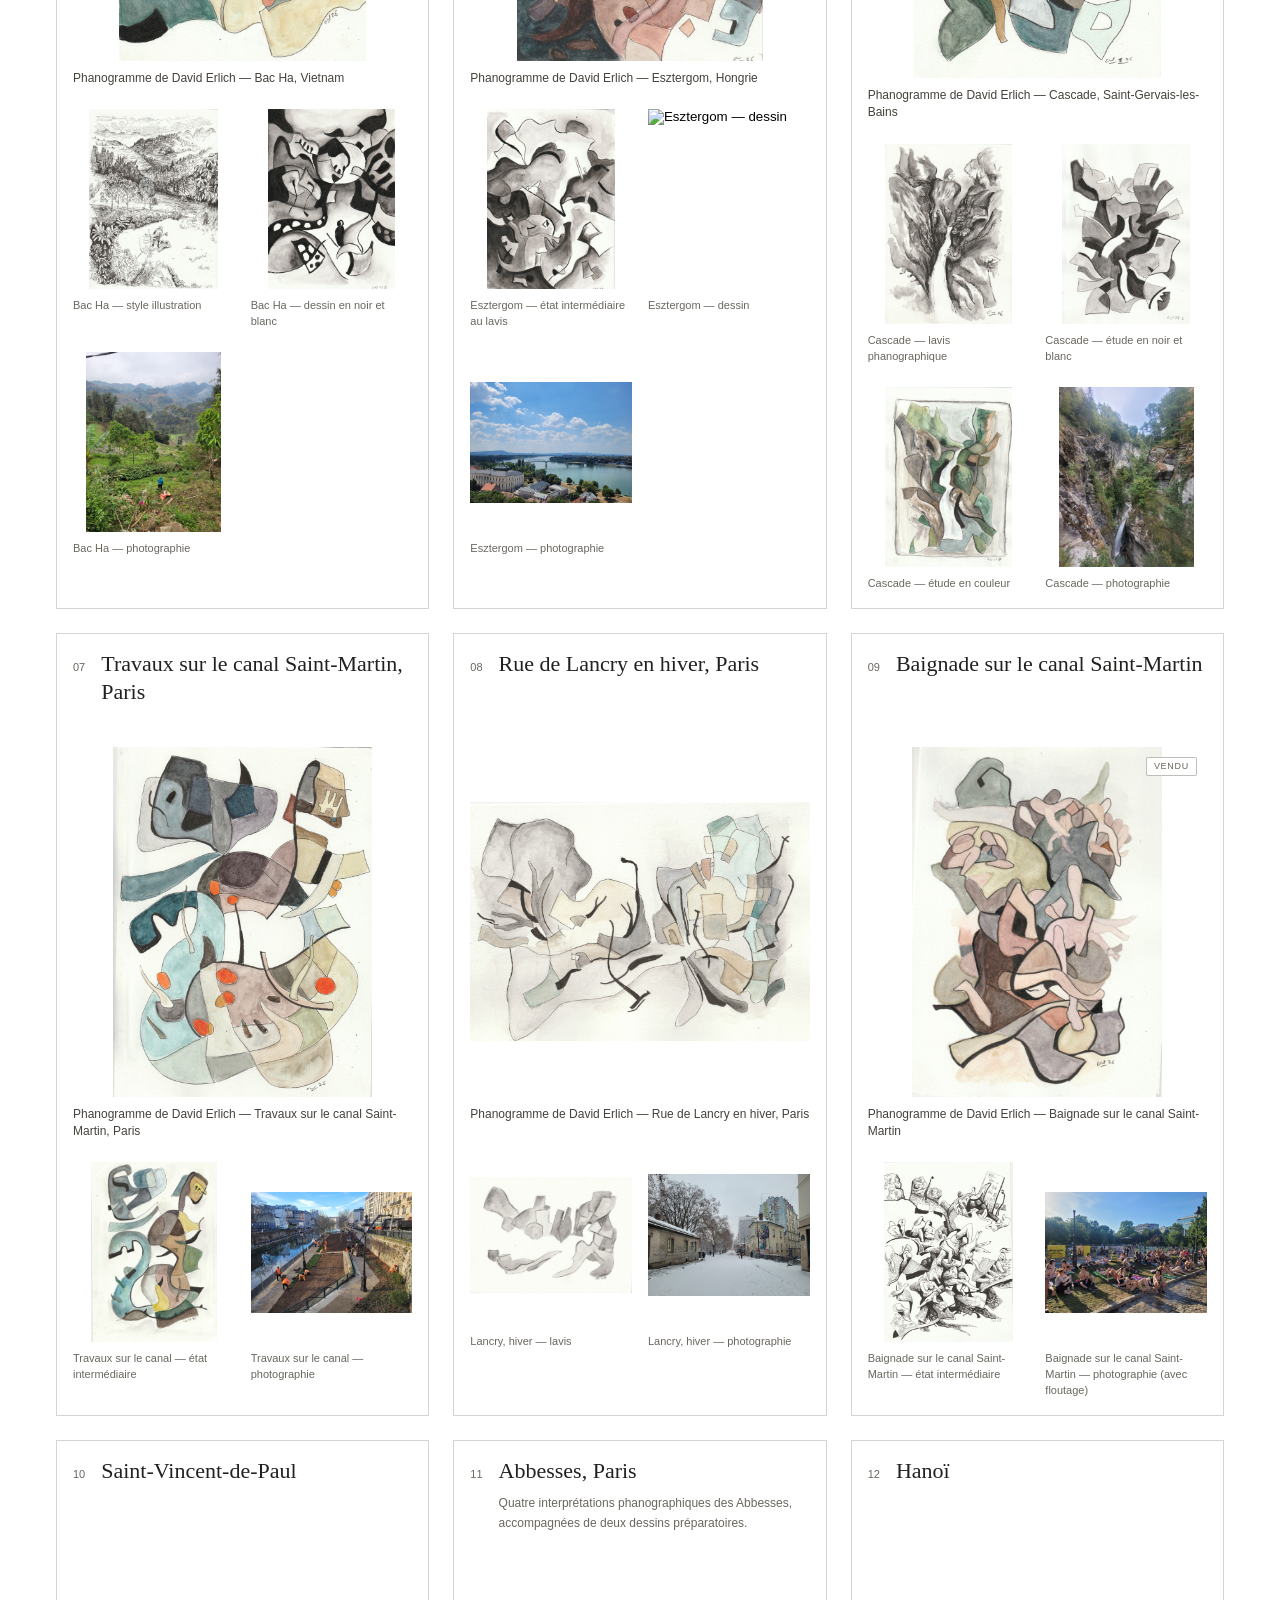
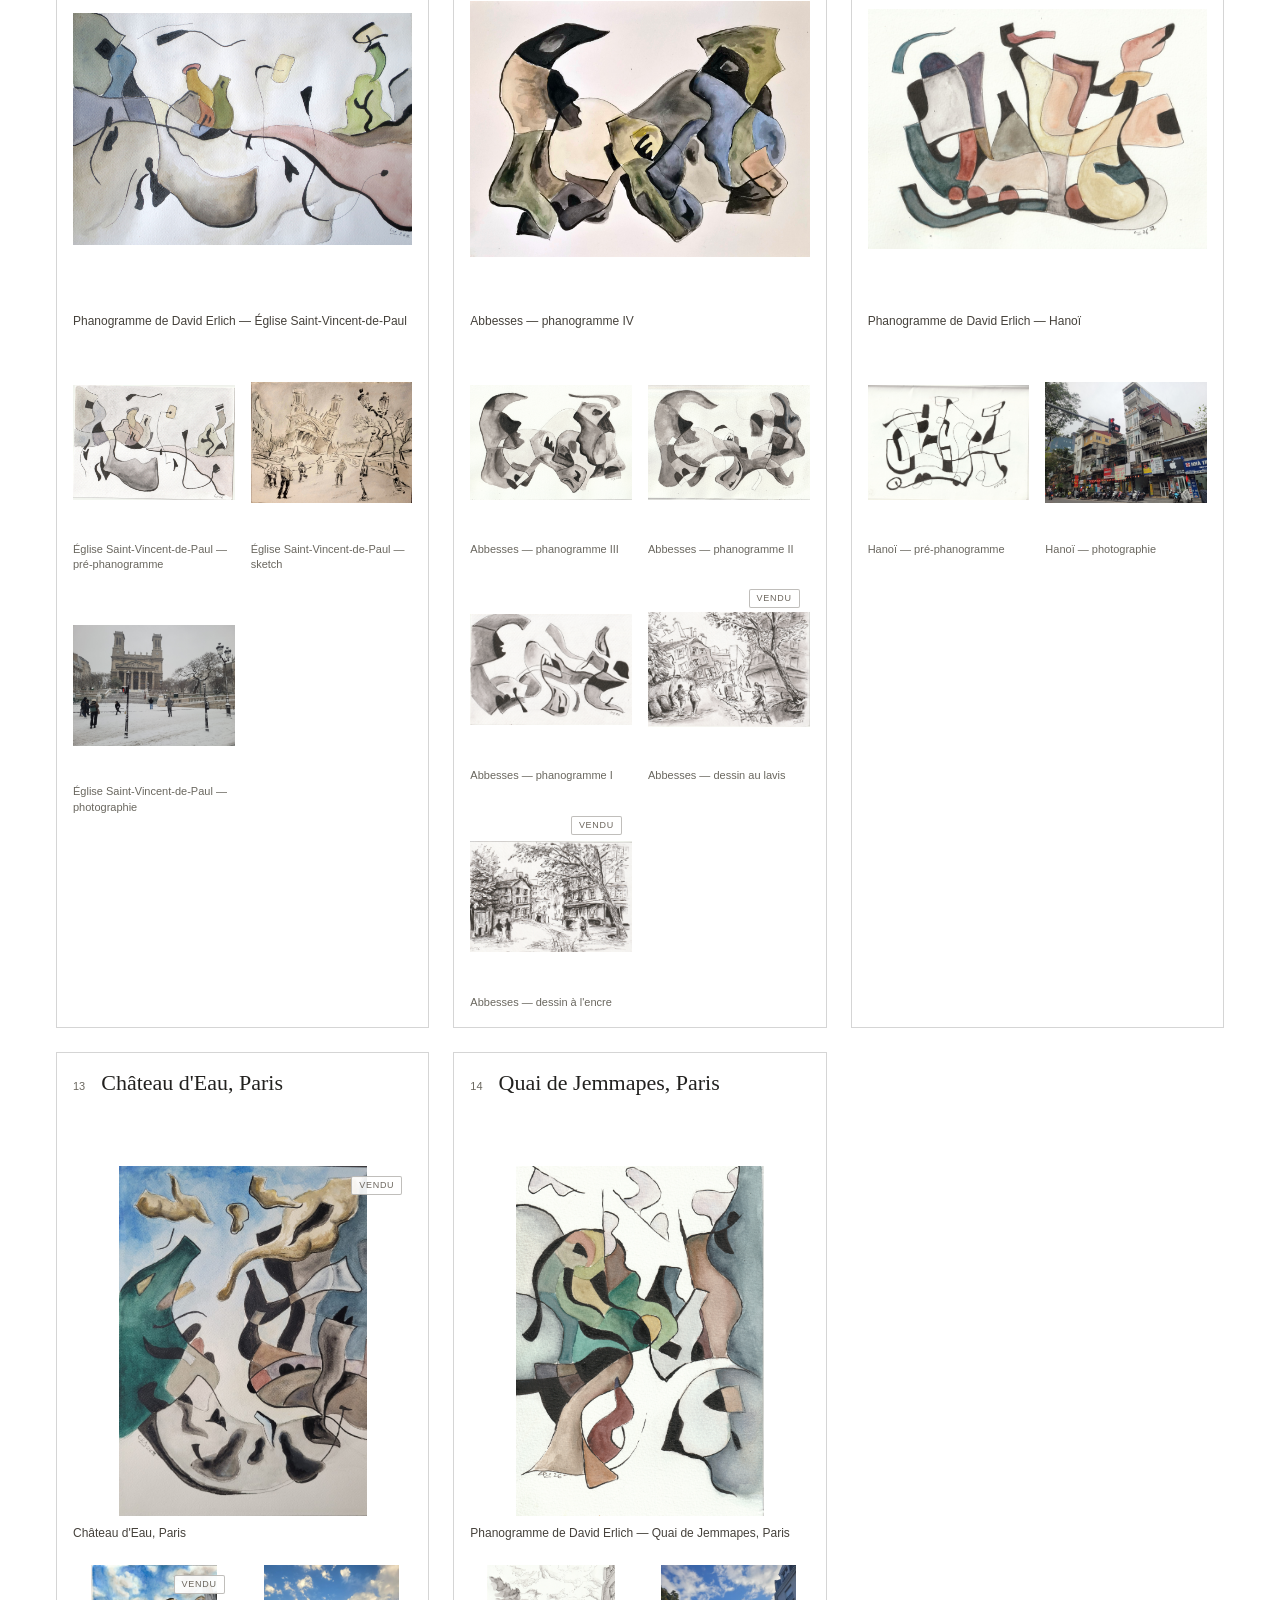
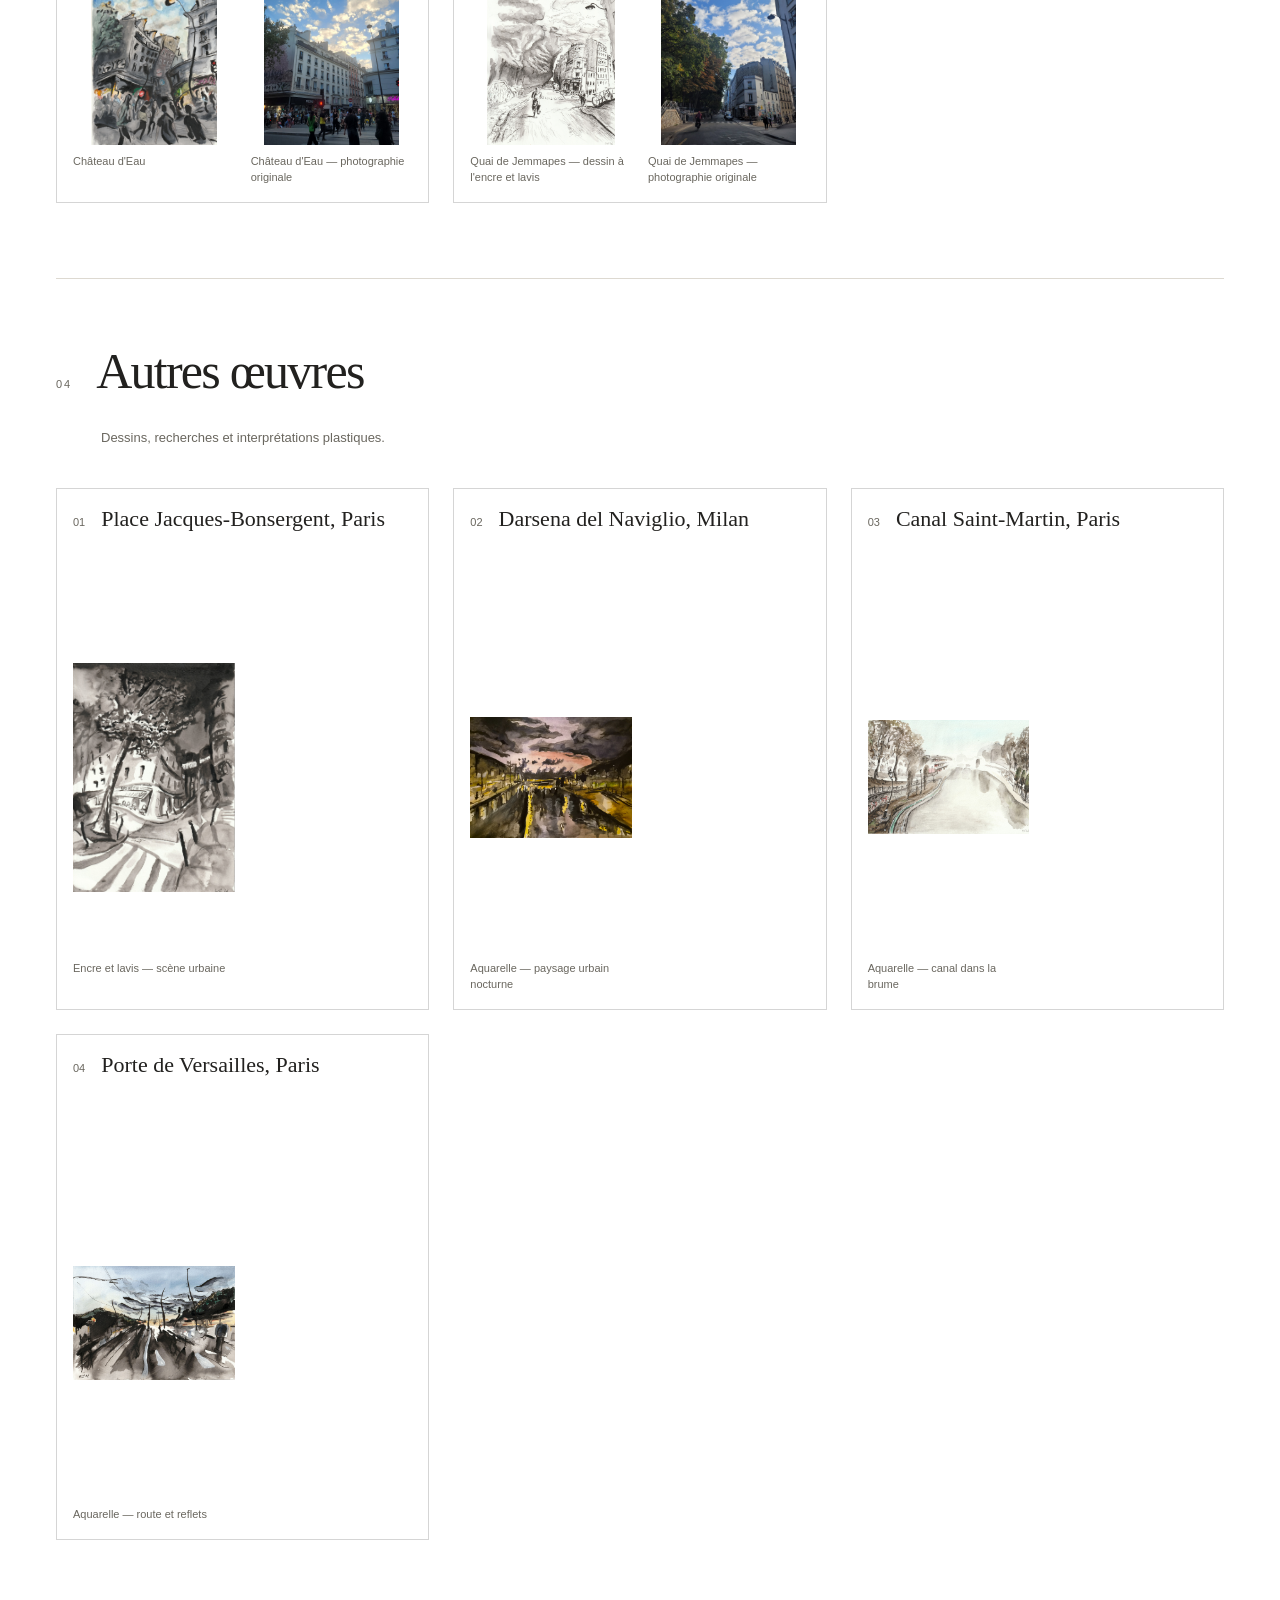
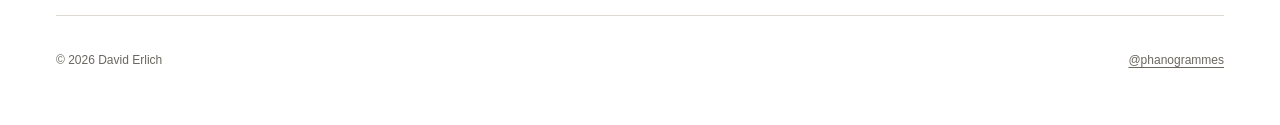
==== commit 93d98a82: "total reshuffle" ====
--- a/index.html
+++ b/index.html
@@ -1,72 +1,85 @@
-<!DOCTYPE html>
+<!doctype html>
 <html lang="fr">
 <head>
-<meta charset="utf-8">
-<meta name="viewport" content="width=device-width,initial-scale=1">
-<meta name="description" content="David Erlich présente Phanogrammes, une série de dessins, encres et aquarelles élaborés à partir de photographies. Exposition à Paris du 20 au 22 novembre 2026.">
-<meta name="author" content="David Erlich">
-<meta name="robots" content="index,follow,max-image-preview:large">
-<link rel="canonical" href="https://david-erlich-art.github.io/phanogrammes/">
-<meta property="og:type" content="website">
-<meta property="og:locale" content="fr_FR">
-<meta property="og:site_name" content="David Erlich — Phanogrammes">
-<meta property="og:title" content="David Erlich — Phanogrammes | Dessins, encres et aquarelles">
-<meta property="og:description" content="Phanogrammes : dessins, encres et aquarelles de David Erlich élaborés à partir de photographies. Exposition à Paris du 20 au 22 novembre 2026.">
-<meta property="og:url" content="https://david-erlich-art.github.io/phanogrammes/">
-<meta property="og:image" content="https://david-erlich-art.github.io/phanogrammes/assets/works/vallon-aquarelle.jpg">
-<meta property="og:image:alt" content="Phanogramme de David Erlich — Vallon des Auffes, Marseille">
-<meta name="twitter:card" content="summary_large_image">
-<title>David Erlich — Phanogrammes | Dessins, encres et aquarelles</title>
-<link href="style.css?v=15" rel="stylesheet">
-<script type="application/ld+json">
-{
-  "@context":"https://schema.org",
-  "@graph":[
-    {
-      "@type":"Person",
-      "@id":"https://david-erlich-art.github.io/phanogrammes/#david-erlich",
-      "name":"David Erlich",
-      "jobTitle":"Artiste",
-      "url":"https://david-erlich-art.github.io/phanogrammes/"
-    },
-    {
-      "@type":"ExhibitionEvent",
-      "name":"Phanogrammes — David Erlich",
-      "description": Phanogrammes de David Erlich, dessins, encres et aquarelles élaborés à partir de photographies.",
-      "startDate":"2026-11-20T18:00:00+01:00",
-      "endDate":"2026-11-22T20:00:00+01:00",
-      "eventStatus":"https://schema.org/EventScheduled",
-      "eventAttendanceMode":"https://schema.org/OfflineEventAttendanceMode",
-      "location":{
-        "@type":"Place",
-        "name":"Atelier SidebySide",
-        "address":{
-          "@type":"PostalAddress",
-          "streetAddress":"5 rue La Vieuville",
-          "addressLocality":"Paris",
-          "postalCode":"75018",
-          "addressCountry":"FR"
-        }
-      },
-      "performer":{"@id":"https://david-erlich-art.github.io/phanogrammes/#david-erlich"},
-      "image":"https://david-erlich-art.github.io/phanogrammes/assets/works/vallon-aquarelle.jpg",
-      "url":"https://david-erlich-art.github.io/phanogrammes/"
-    }
-  ]
-}
-</script>
+  <meta charset="utf-8">
+  <meta name="viewport" content="width=device-width, initial-scale=1">
+  <meta name="description" content="Phanogrammes de David Erlich : manifeste, exposition à l'Atelier SidebySide à Paris en novembre 2026, dessins, encres et aquarelles.">
+  <meta name="author" content="David Erlich">
+  <meta name="robots" content="index,follow,max-image-preview:large">
+  <link rel="canonical" href="https://david-erlich-art.github.io/phanogrammes/">
+  <meta property="og:type" content="website">
+  <meta property="og:locale" content="fr_FR">
+  <meta property="og:site_name" content="David Erlich — Phanogrammes">
+  <meta property="og:title" content="David Erlich — Phanogrammes">
+  <meta property="og:description" content="Manifeste, événements, phanogrammes et autres œuvres de David Erlich.">
+  <meta property="og:url" content="https://david-erlich-art.github.io/phanogrammes/">
+  <meta property="og:image" content="https://david-erlich-art.github.io/phanogrammes/assets/works/vallon-aquarelle.jpg">
+  <meta name="twitter:card" content="summary_large_image">
+  <title>David Erlich — Phanogrammes</title>
+  <link rel="stylesheet" href="style.css?v=25">
+  <script type="application/ld+json">{"@context":"https://schema.org","@type":"Person","name":"David Erlich","jobTitle":"Artiste","url":"https://david-erlich-art.github.io/phanogrammes/","sameAs":["https://www.instagram.com/phanogrammes/"]}</script>
 </head>
 <body>
-<header><a class="brand" href="#accueil">DAVID ERLICH</a><nav><a href="#exposition">Exposition</a><a href="#series">Œuvres</a><a href="#manifeste">Manifeste</a></nav></header>
+<header class="site-header">
+  <a class="brand" href="#accueil">DAVID ERLICH <span>· PHANOGRAMMES</span></a>
+  <nav aria-label="Navigation principale">
+    <a href="#manifeste">Manifeste</a>
+    <a href="#evenements">Événements</a>
+    <a href="#phanogrammes">Phanogrammes</a>
+    <a href="#autres-oeuvres">Autres œuvres</a>
+  </nav>
+</header>
 <main id="accueil">
-<meta name="viewport" content="width=device-width, initial-scale=1">
-<section class="hero" id="exposition"><div><p class="eyebrow">Première exposition personnelle</p><h1>Phanogrammes</h1><div class="event"><p>20 — 22 novembre 2026</p><p>Atelier SidebySide<br>5 rue La Vieuville, Paris 18e</p><p><strong>Vernissage</strong> · vendredi 20 novembre à partir de 18 h</p><p>Samedi 21 et dimanche 22 · 11 h – 20 h</p>
-<p>Instagram · <a href="https://www.instagram.com/phanogrammes/" target="_blank" rel="noopener">@phanogra</a></p></div></div><img alt="Vallon des Auffes — Phanogramme" src="assets/works/vallon-aquarelle.jpg"></section>
-<section class="intro" id="manifeste"><h2>Manifeste</h2><div class="manifesto-text"><p>Par la présente exposition David Erlich exhume les Phanogrammes, par le truchement d’un procédé dont il n’a pas la maîtrise complète.</p><p>Selon l’hypothèse généralement admise, ces derniers sont les traces d’une dimension cachée sous la réalité physique dont ils épousent partiellement les contours. Les habitants de cette dimension plastique jouissent d’une certaine liberté, mais sont souvent prisonniers de lignes d’encre.</p><p>Le procédé utilise des photographies prises par l’auteur, sélectionnées pour leur potentiel phanographique. Chaque tirage est unique : la temporalité du sujet ne coïncide pas nécessairement avec celle de sa révélation. Il ne faut donc pas s’inquiéter de trouver plusieurs versions de phanogrammes pour une même réalité.</p><p>Certaines études (minoritaires) indiquent que le phanotope (la dimension des phanogrammes) pourrait avoir été créé 380 000 ans après le Big Bang lorsque la lumière se découpla de la matière. Cette dimension subtile pourrait expliquer les divergences de mesure de la constante de Hubble.</p><p>Nous précisons que l’auteur n’a pas l’ambition de contribuer à la résolution de cette controverse.</p></div></section>
-<section class="series-wrap" id="series"></section>
-<section class="seo-about" aria-labelledby="apropos"><h2 id="apropos">David Erlich — dessins, encres et aquarelles</h2><p>David Erlich travaille à partir de photographies qu’il transforme par le dessin, l’encre, le lavis et l’aquarelle. La série <em>Phanogrammes</em> confronte l’image source à ses états de transformation et à une œuvre finale autonome.</p></section>
+  <section class="hero" aria-label="Présentation">
+    <div>
+      <p class="overline">DAVID ERLICH · DESSINS, ENCRES ET AQUARELLES</p>
+      <h1>Phanogrammes</h1>
+      <p class="hero-subtitle">Les traces d’une dimension plastique cachée.</p>
+      <a class="instagram" href="https://www.instagram.com/phanogrammes/" target="_blank" rel="noopener noreferrer">Instagram · @phanogrammes</a>
+    </div>
+    <img src="assets/works/vallon-aquarelle.jpg" alt="Phanogramme : Vallon des Auffes, Marseille" fetchpriority="high">
+  </section>
+
+  <section id="manifeste" class="section section-manifeste">
+    <div class="section-heading"><span class="section-index">01</span><h2>Manifeste</h2></div>
+    <div class="manifesto-text">
+      <p>David Erlich exhume les Phanogrammes par le truchement d’un procédé dont il n’a pas la maîtrise complète.</p>
+      <p>Selon l’hypothèse généralement admise, ces derniers sont les traces d’une dimension cachée sous la réalité physique dont ils épousent partiellement les contours. Les habitants de cette dimension plastique jouissent d’une certaine liberté, mais sont souvent prisonniers de lignes d’encre.</p>
+      <p>Le procédé utilise des photographies prises par l’auteur, sélectionnées pour leur potentiel phanographique. Chaque tirage est unique : la temporalité du sujet ne coïncide pas nécessairement avec celle de sa révélation. Il ne faut donc pas s’inquiéter de trouver plusieurs versions de phanogrammes pour une même réalité.</p>
+      <p>Certaines études (minoritaires) indiquent que le phanotope (la dimension des phanogrammes) pourrait avoir été créé 380 000 ans après le Big Bang lorsque la lumière se découpla de la matière. Cette dimension subtile pourrait expliquer les divergences de mesure de la constante de Hubble.</p>
+      <p>Nous précisons que l’auteur n’a pas l’ambition de contribuer à la résolution de cette controverse.</p>
+    </div>
+  </section>
+
+  <section id="evenements" class="section">
+    <div class="section-heading"><span class="section-index">02</span><h2>Événements</h2></div>
+    <div class="event-intro">
+      <h3>Première exposition personnelle · Paris</h3>
+      <p class="event-date">20–22 novembre 2026 · Atelier SidebySide, 5 rue La Vieuville, Paris 18e</p>
+      <p>Quelques images de l’exposition des Phanogrammes, près de la place des Abbesses.</p>
+    </div>
+    <div class="event-gallery">
+      <figure><button class="image-button" type="button" data-full="assets/evenements/abbesses-exterieur.jpg" data-caption="Le quartier des Abbesses, près de l’Atelier SidebySide"><img src="assets/evenements/abbesses-exterieur.jpg" alt="Rue pavée et immeubles du quartier des Abbesses à Paris" loading="lazy"></button><figcaption>Le quartier des Abbesses</figcaption></figure>
+      <figure><button class="image-button" type="button" data-full="assets/evenements/exposition-portrait.jpg" data-caption="Exposition Phanogrammes — Atelier SidebySide, novembre 2026"><img src="assets/evenements/exposition-portrait.jpg" alt="L’artiste dans la galerie devant plusieurs œuvres encadrées" loading="lazy"></button><figcaption>À l’Atelier SidebySide</figcaption></figure>
+      <figure><button class="image-button" type="button" data-full="assets/evenements/exposition-salle.jpg" data-caption="Vue de l’accrochage — exposition Phanogrammes, novembre 2026"><img src="assets/evenements/exposition-salle.jpg" alt="Vue de l’accrochage des œuvres dans la galerie" loading="lazy"></button><figcaption>Vue de l’exposition</figcaption></figure>
+    </div>
+  </section>
+
+  <section id="phanogrammes" class="section">
+    <div class="section-heading"><span class="section-index">03</span><h2>Phanogrammes</h2></div>
+    <p class="section-description">Pour chaque série, le phanogramme est présenté en premier, suivi de ses états préparatoires et, lorsqu’elle existe, de la photographie source.</p>
+    <div id="phanogrammes-gallery" class="work-gallery"></div>
+  </section>
+
+  <section id="autres-oeuvres" class="section">
+    <div class="section-heading"><span class="section-index">04</span><h2>Autres œuvres</h2></div>
+    <p class="section-description">Dessins, recherches et interprétations plastiques.</p>
+    <div id="autres-gallery" class="work-gallery"></div>
+  </section>
 </main>
-<footer>© 2026 David Erlich</footer>
-<dialog id="lightbox"><button aria-label="Fermer" id="close">×</button><img alt="" id="large"><p id="caption"></p></dialog>
-<script src="contenu.js"></script><script src="script.js"></script>
-</body></html>+<footer><span>© 2026 David Erlich</span><a href="https://www.instagram.com/phanogrammes/" target="_blank" rel="noopener noreferrer">@phanogrammes</a></footer>
+<dialog id="lightbox" aria-label="Image agrandie"><button id="close" class="close-lightbox" aria-label="Fermer l’image" type="button">×</button><img id="large" alt=""><p id="caption"></p></dialog>
+<script src="contenu.js?v=25"></script>
+<script src="script.js?v=25"></script>
+</body>
+</html>
--- a/style.css
+++ b/style.css
@@ -1,139 +1,16 @@
-:root{--ink:#222;--muted:#77736d;--line:#dedbd4;--paper:#fdfcf9}*{box-sizing:border-box}html{scroll-behavior:smooth}body{margin:0;background:var(--paper);color:var(--ink);font-family:Arial,Helvetica,sans-serif;font-weight:300}a{color:inherit;text-decoration:none}header{height:88px;display:flex;align-items:center;justify-content:space-between;padding:0 clamp(24px,6vw,105px);border-bottom:1px solid var(--line)}.brand{font-size:16px;letter-spacing:.2em}nav{display:flex;gap:28px;font-size:12px}.hero{max-width:1450px;margin:auto;padding:70px clamp(24px,6vw,105px) 85px;display:grid;grid-template-columns:.75fr 1.25fr;gap:8vw;align-items:center}.hero>img{width:100%;max-height:72vh;object-fit:contain}.eyebrow{text-transform:uppercase;letter-spacing:.2em;font-size:10px;color:var(--muted)}h1,h2{font-family:Georgia,'Times New Roman',serif;font-weight:normal}h1{font-size:clamp(52px,6vw,90px);margin:18px 0 10px}.lead{color:var(--muted)}.event{border-top:1px solid var(--line);margin-top:38px;padding-top:14px;font-size:14px;line-height:1.8}.intro{border-block:1px solid var(--line);padding:80px 24px;text-align:center}.intro p{max-width:850px;margin:auto;font:clamp(22px,2.5vw,35px)/1.5 Georgia,serif}.series-wrap{max-width:1500px;margin:auto;padding:40px clamp(24px,5vw,80px)}.series{padding:80px 0 95px;border-bottom:1px solid var(--line)}.series-title{display:flex;align-items:baseline;gap:18px;margin-bottom:38px}.series-title span{font-size:10px;color:var(--muted);letter-spacing:.15em}.series-title h2{font-size:clamp(28px,3vw,42px);margin:0}.triptych{display:grid;grid-template-columns:minmax(0,.65fr) minmax(0,.65fr) minmax(0,1.7fr);gap:28px;align-items:start}.triptych figure{margin:0}.triptych button{border:0;background:none;padding:0;width:100%;cursor:zoom-in}.triptych img{width:100%;height:340px;display:block;object-fit:contain;background:transparent}.triptych figure:nth-child(3) img{height:600px}.triptych figcaption{padding-top:13px;font-size:12px}.triptych b{display:block;font-weight:normal}.triptych small{display:block;color:var(--muted);margin-top:5px}.statement{max-width:850px;margin:100px auto 130px;padding:0 25px;line-height:1.9}.statement h2{font-size:45px}.statement p:not(.eyebrow){font-size:16px}footer{border-top:1px solid var(--line);padding:35px clamp(24px,6vw,105px);font-size:12px;color:var(--muted)}dialog{border:0;background:var(--paper);max-width:min(95vw,1400px);max-height:95vh;padding:28px;box-shadow:0 12px 70px #0004}dialog::backdrop{background:#111d}dialog img{display:block;max-width:100%;max-height:80vh;margin:auto;object-fit:contain}dialog p{text-align:center;color:var(--muted);font-size:12px}#close{position:absolute;right:8px;top:4px;border:0;background:none;font-size:30px;cursor:pointer}@media(max-width:850px){header nav{gap:12px}.hero{grid-template-columns:1fr}.hero>img{order:-1;max-height:55vh}.triptych{grid-template-columns:1fr 1fr}.triptych figure:nth-child(3){grid-column:1/-1}.triptych img{height:260px;max-height:none}.triptych figure:nth-child(3) img{height:auto;max-height:72vh}.series{padding:55px 0 70px}}@media(max-width:560px){header{align-items:flex-start;height:auto;padding-block:22px;gap:18px;flex-direction:column}nav{flex-wrap:wrap}}
-
-/* V5 — deux Phanogrammes par ligne sur grand écran */
-@media (min-width: 1000px){
-  .series-wrap{max-width:1600px;display:grid;grid-template-columns:repeat(2,minmax(0,1fr));gap:0 58px;padding-top:55px}
-  .series{padding:46px 0 58px}
-  .series-title{margin-bottom:22px}
-  .series-title h2{font-size:clamp(22px,1.8vw,30px)}
-  .triptych{grid-template-columns:minmax(0,.58fr) minmax(0,.58fr) minmax(0,1.55fr);gap:14px}
-  .triptych img{height:180px}
-  .triptych figure:nth-child(3) img{height:310px}
-  .triptych figcaption{padding-top:9px;font-size:11px}
-}
-
-/* V6 — photo et état intermédiaire superposés à gauche, œuvre finale à droite */
-@media (min-width: 1000px){
-  .triptych{
-    grid-template-columns:minmax(0,.62fr) minmax(0,1.55fr);
-    grid-template-rows:auto auto;
-    gap:14px 18px;
-    align-items:start;
-  }
-  .triptych figure:nth-child(1){grid-column:1;grid-row:1}
-  .triptych figure:nth-child(2){grid-column:1;grid-row:2}
-  .triptych figure:nth-child(3){grid-column:2;grid-row:1 / span 2;align-self:start}
-  .triptych figure:nth-child(1) img,
-  .triptych figure:nth-child(2) img{height:135px}
-  .triptych figure:nth-child(3) img{height:355px}
-}
-
-/* V7 — série à deux états lorsqu'aucun intermédiaire distinct n'est fourni */
-@media (min-width: 1000px){
-  .triptych.two-state{grid-template-columns:minmax(0,.62fr) minmax(0,1.55fr);grid-template-rows:auto;gap:18px}
-  .triptych.two-state figure:nth-child(1){grid-column:1;grid-row:1}
-  .triptych.two-state .final{grid-column:2;grid-row:1}
-  .triptych.two-state figure:nth-child(1) img{height:180px}
-  .triptych.two-state .final img{height:355px}
-}
-
-/* V8 — manifeste en petits caractères */
-.manifesto-text{font-size:12px;line-height:1.65;max-width:820px}
-.manifesto-text p{margin:0 0 1em}
-
-/* V9 — manifeste sous le titre, en petits caractères */
-.intro{text-align:left;padding:58px clamp(24px,6vw,105px) 62px}
-.intro h2{max-width:850px;margin:0 auto 24px;font-size:38px}
-.intro .manifesto-text{max-width:850px;margin:auto;font-size:14px;line-height:1.8;color:var(--ink)}
-.intro .manifesto-text p{margin:0 0 1em}
-
-/* V11 — corps du manifeste identique aux informations pratiques */
-.intro .manifesto-text p{
-  font-family:Arial,Helvetica,sans-serif;
-  font-size:14px;
-  font-weight:300;
-  line-height:1.8;
-}
+:root{--ink:#22211f;--muted:#6a675f;--paper:#ffffff;--line:#ddd9d1;--accent:#746e63}*{box-sizing:border-box}html{scroll-behavior:smooth;scroll-padding-top:100px}body{margin:0;background:var(--paper);color:var(--ink);font-family:Arial,Helvetica,sans-serif;line-height:1.55}a{color:inherit}a:hover{color:#776047}.site-header{position:sticky;top:0;z-index:10;display:flex;align-items:center;justify-content:space-between;gap:20px;background:rgba(255,255,255,.96);border-bottom:1px solid var(--line);padding:15px max(22px,calc((100vw - 1220px)/2))}.brand{text-decoration:none;white-space:nowrap;letter-spacing:.11em;font-size:13px;font-weight:700}.brand span{font-weight:400;color:var(--muted)}nav{display:flex;flex-wrap:wrap;gap:9px 24px}nav a{text-decoration:none;font-size:13px;color:#3b3834}main{max-width:1220px;padding:0 26px;margin:auto}.hero{min-height:420px;display:grid;grid-template-columns:1.2fr 1fr;align-items:center;gap:70px;padding:70px 0 65px;border-bottom:1px solid var(--line)}.hero h1{font-weight:400;font-family:Georgia,'Times New Roman',serif;font-size:clamp(52px,6.5vw,92px);line-height:1.06;letter-spacing:-.055em;margin:16px 0 22px}.hero img{display:block;width:100%;max-height:430px;object-fit:contain}.overline,.section-index{font-size:11px;letter-spacing:.18em;color:var(--muted)}.hero-subtitle{font-family:Georgia,serif;font-size:18px;color:var(--muted);margin:0 0 26px}.instagram{font-size:13px;text-underline-offset:4px}.section{padding:64px 0 75px;border-bottom:1px solid var(--line)}.section-heading{display:flex;align-items:baseline;gap:24px;margin-bottom:28px}.section-heading h2{font-family:Georgia,'Times New Roman',serif;font-size:clamp(34px,4vw,50px);font-weight:400;letter-spacing:-.035em;line-height:1.15;margin:0}.manifesto-text{max-width:760px;margin-left:45px;font-size:14px;line-height:1.85}.manifesto-text p{margin:0 0 18px}.event-intro{margin:0 0 32px 45px}.event-intro h3{font-size:21px;font-weight:500;margin:0 0 9px}.event-intro p{font-size:14px;margin:5px 0}.event-date{color:var(--muted)}.event-gallery{display:grid;grid-template-columns:repeat(3,minmax(0,1fr));gap:22px;align-items:start}.event-gallery figure,.work-image{margin:0}.image-button{display:block;border:0;padding:0;background:transparent;cursor:zoom-in;width:100%;text-align:left}.event-gallery img{width:100%;height:280px;object-fit:cover;display:block}.event-gallery figure:nth-child(2) img{object-position:center 35%}.event-gallery figcaption,.work-image figcaption{font-size:11px;color:var(--muted);line-height:1.45;margin-top:9px}.section-description{max-width:720px;margin:0 0 40px 45px;font-size:13px;color:var(--muted)}.work-gallery{display:grid;grid-template-columns:repeat(3,minmax(0,1fr));column-gap:30px;row-gap:70px}.work{min-width:0}.work-header{display:flex;align-items:baseline;gap:16px;min-height:79px;border-top:1px solid var(--line);padding-top:15px;margin-bottom:18px}.work-number{font-size:11px;color:var(--muted)}.work h3{font-family:Georgia,serif;font-size:22px;line-height:1.3;font-weight:400;margin:0}.work-comment{font-size:12px;color:var(--muted);line-height:1.65;margin:8px 0 0}.work-images{display:grid;grid-template-columns:repeat(2,minmax(0,1fr));gap:22px 16px;align-items:start}.work-image-main{grid-column:1/-1}.work-image img{width:100%;height:180px;object-fit:contain;object-position:center;display:block;background:#ffffff}.work-image-main img{height:350px}.work-image-main figcaption{font-size:12px;color:#45413b}footer{max-width:1220px;padding:35px 26px 55px;margin:auto;display:flex;justify-content:space-between;gap:20px;font-size:12px;color:var(--muted)}footer a{text-underline-offset:3px}#lightbox{position:fixed;max-width:min(96vw,1100px);max-height:96vh;padding:36px 16px 18px;background:var(--paper);border:1px solid var(--line);box-shadow:0 20px 90px #0004}#lightbox::backdrop{background:#131210d9}#lightbox img{max-width:100%;max-height:75vh;object-fit:contain;display:block;margin:auto}#caption{text-align:center;font-size:12px;color:var(--muted);margin:12px 0 0}.close-lightbox{position:absolute;top:2px;right:10px;border:0;background:transparent;font-size:30px;cursor:pointer;color:var(--ink)}@media(max-width:900px){.work-gallery{grid-template-columns:repeat(2,minmax(0,1fr))}.site-header{align-items:flex-start;flex-direction:column;gap:9px}nav{gap:10px 18px}.hero{gap:25px;min-height:330px;padding:45px 0}.work-gallery{column-gap:24px}.work-image-main img{height:290px}.event-gallery img{height:220px}}@media(max-width:650px){html{scroll-padding-top:115px}.site-header{padding:12px 18px}.brand{font-size:11px}.brand span{display:none}nav{gap:9px 16px}nav a{font-size:12px}main{padding:0 18px}.hero{grid-template-columns:1fr;gap:18px;padding:35px 0}.hero img{max-height:250px}.hero h1{font-size:clamp(46px,12vw,68px)}.section{padding:43px 0 55px}.section-heading{gap:13px}.manifesto-text,.event-intro,.section-description{margin-left:0}.event-gallery{grid-template-columns:1fr 1fr;gap:17px}.event-gallery figure:first-child{grid-column:1/-1}.event-gallery img{height:215px}.event-gallery figure:first-child img{height:235px}.work-gallery{grid-template-columns:1fr;row-gap:46px}.work-header{min-height:0}.work-image-main img{height:310px}.work-image img{height:165px}footer{padding:28px 18px 40px}}@media(prefers-reduced-motion:reduce){html{scroll-behavior:auto}}
 
 
-/* V13 — Phanogramme principal grand, sources petites, commentaires éditables via contenu.js */
-.series-title{align-items:flex-start}
-.series-title .title-copy{min-width:0}
-.series-title h2{margin:0}
-.series-comment{margin:5px 0 0;font-family:Arial,Helvetica,sans-serif;font-size:12px;line-height:1.45;color:var(--muted);max-width:58em}
-.art-layout{display:grid;grid-template-columns:minmax(0,1.7fr) minmax(120px,.55fr);gap:16px;align-items:start}
-.art-layout figure{margin:0}
-.art-layout button{border:0;background:transparent;padding:0;width:100%;cursor:zoom-in}
-.art-layout img{display:block;width:100%;object-fit:contain;background:transparent}
-.art-layout .phanogramme img{height:355px}
-.sources{display:grid;grid-template-columns:1fr;gap:14px}
-.sources img{
-  height:auto;
-  max-height:170px;
-}
-@media(min-width:1000px){
-  .series-title h2{font-size:clamp(20px,1.55vw,27px)}
-}
-@media(max-width:850px){
-  .art-layout{grid-template-columns:1fr}
-  .art-layout .phanogramme img{height:auto;max-height:72vh}
-  .sources{grid-template-columns:repeat(2,minmax(0,1fr))}
-  .sources img{height:220px}
-}
-@media(max-width:560px){.sources img{height:150px}.series-comment{font-size:9px}}
 
+/* Pastille très sobre pour les œuvres vendues. */
+.work-image.is-sold{position:relative}
+.sold-mark{position:absolute;right:10px;top:10px;z-index:1;display:block;padding:4px 7px;background:rgba(255,255,255,.90);border:1px solid rgba(90,84,76,.38);color:#6c665d;font-family:Arial,Helvetica,sans-serif;font-size:9px;font-weight:500;letter-spacing:.08em;line-height:1;text-transform:uppercase;pointer-events:none;box-shadow:none;border-radius:2px}
+.work-image-single img{height:350px;object-fit:contain}
+@media(max-width:650px){.sold-mark{right:8px;top:8px;padding:3px 6px;font-size:8px}.work-image-single img{height:310px}}
 
-/* V14 — texte factuel discret pour l’indexation */
-.seo-about{max-width:850px;margin:70px auto 100px;padding:0 25px;color:var(--muted);font-size:11px;line-height:1.7}
-.seo-about h2{font-family:Arial,Helvetica,sans-serif;font-size:11px;font-weight:400;letter-spacing:.04em;margin:0 0 8px;color:var(--ink)}
-.seo-about p{margin:0}
-
-.sources figure {
-  margin: 0;
-}
-
-.sources figure button {
-  display: block;
-}
-
-.sources figcaption {
-  margin-top: 2px;
-  font-size: 9px;
-  line-height: 1.2;
-  color: #666;
-}
-
-
-/* V15 — lisibilite mobile : taille des textes retablie, sans toucher au bureau */
-@media (max-width: 560px) {
-  html { font-size: 16px; }
-  body { font-size: 16px; }
-  header { padding: 20px 20px; gap: 18px; }
-  .brand { font-size: 16px; }
-  nav { font-size: 14px; gap: 12px 18px; line-height: 1.5; }
-  .hero { padding: 38px 20px 55px; gap: 28px; min-width: 0; }
-  .hero > * { min-width: 0; }
-  h1 { font-size: clamp(32px, 9vw, 48px); overflow-wrap: anywhere; }
-  .eyebrow { font-size: 12px; }
-  .lead { font-size: 16px; line-height: 1.55; }
-  .event { font-size: 16px; line-height: 1.7; }
-  .intro { padding: 45px 20px 50px; }
-  .intro h2 { font-size: 31px; line-height: 1.2; }
-  .intro .manifesto-text,
-  .intro .manifesto-text p { font-size: 17px; line-height: 1.65; }
-  .series-wrap { padding: 28px 20px; }
-  .series { padding: 42px 0 55px; }
-  .series-title { gap: 12px; margin-bottom: 24px; }
-  .series-title h2 { font-size: 29px; line-height: 1.2; }
-  .series-title span { font-size: 12px; }
-  .series-comment { font-size: 15px; line-height: 1.5; }
-  .triptych figcaption { font-size: 14px; }
-  .triptych small { font-size: 13px; }
-  .sources { gap: 12px; }
-  .sources figcaption { font-size: 13px; line-height: 1.4; margin-top: 6px; }
-  .statement { margin: 60px auto 75px; padding: 0 20px; }
-  .statement h2 { font-size: 32px; }
-  .statement p:not(.eyebrow) { font-size: 17px; line-height: 1.7; }
-  .seo-about, .seo-about h2 { font-size: 13px; }
-  footer { font-size: 14px; padding: 28px 20px; }
-}
+/* V6 — galeries sur fond blanc, séries nettement séparées. */
+.work-gallery{gap:24px}
+.work{border:1px solid #d5d5d5;padding:16px;background:#fff;min-width:0}
+.work-header{border-top:0;padding-top:0;margin-bottom:18px}
+.work-image img,.work-image-single img{background:transparent}
+@media(max-width:650px){.work{padding:14px}.work-gallery{gap:26px}}
